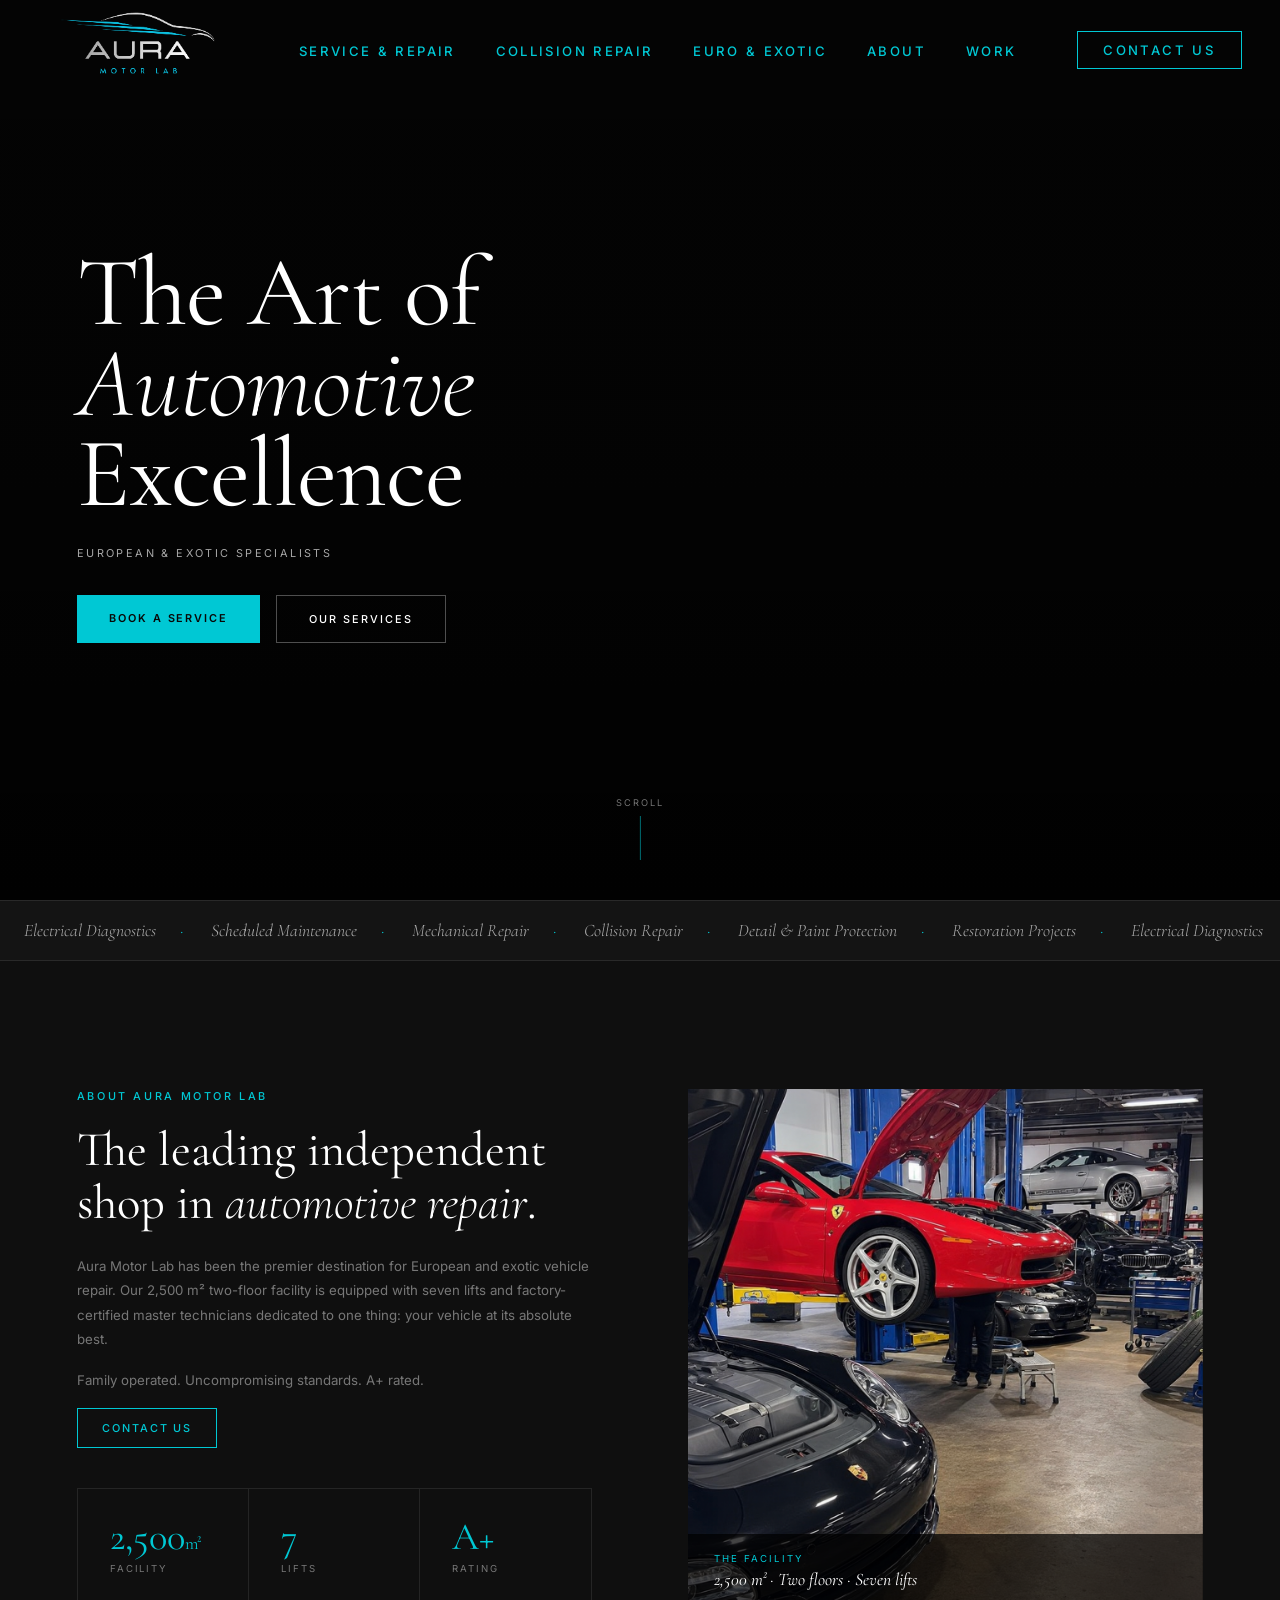
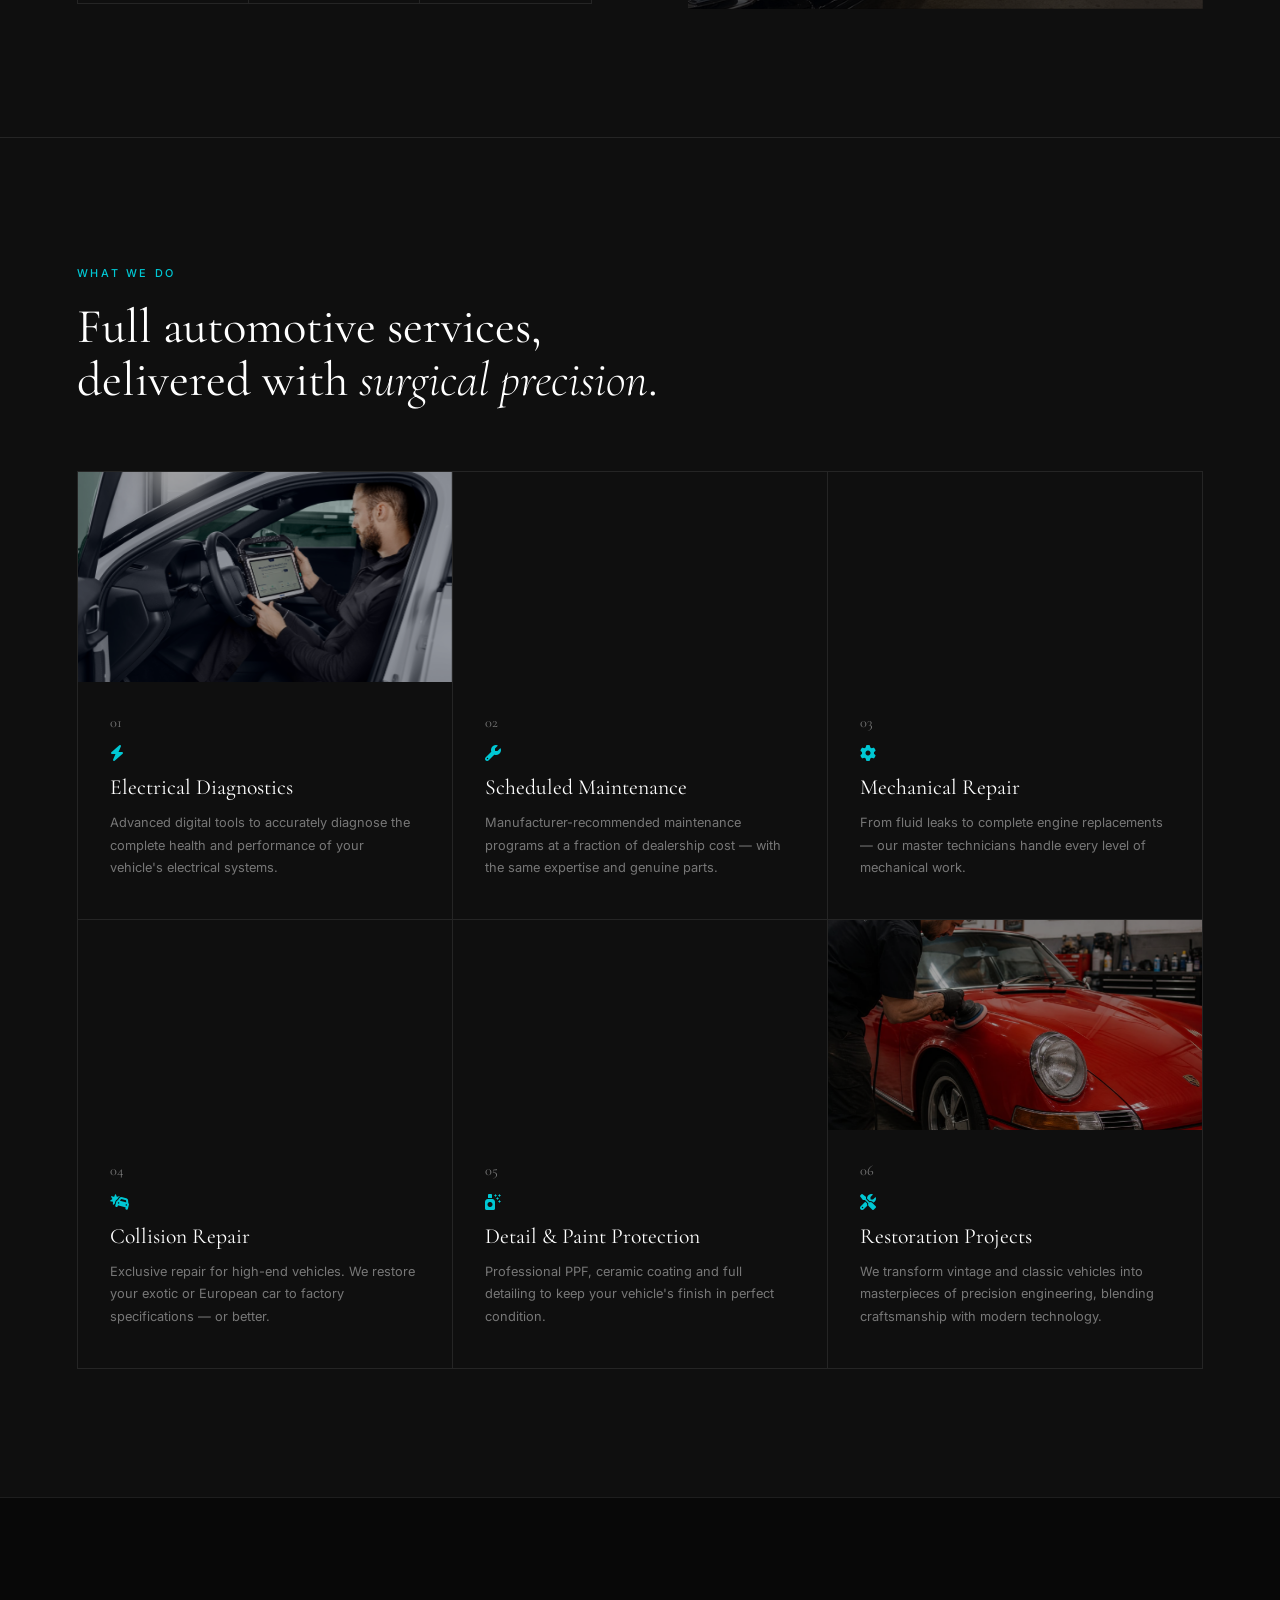
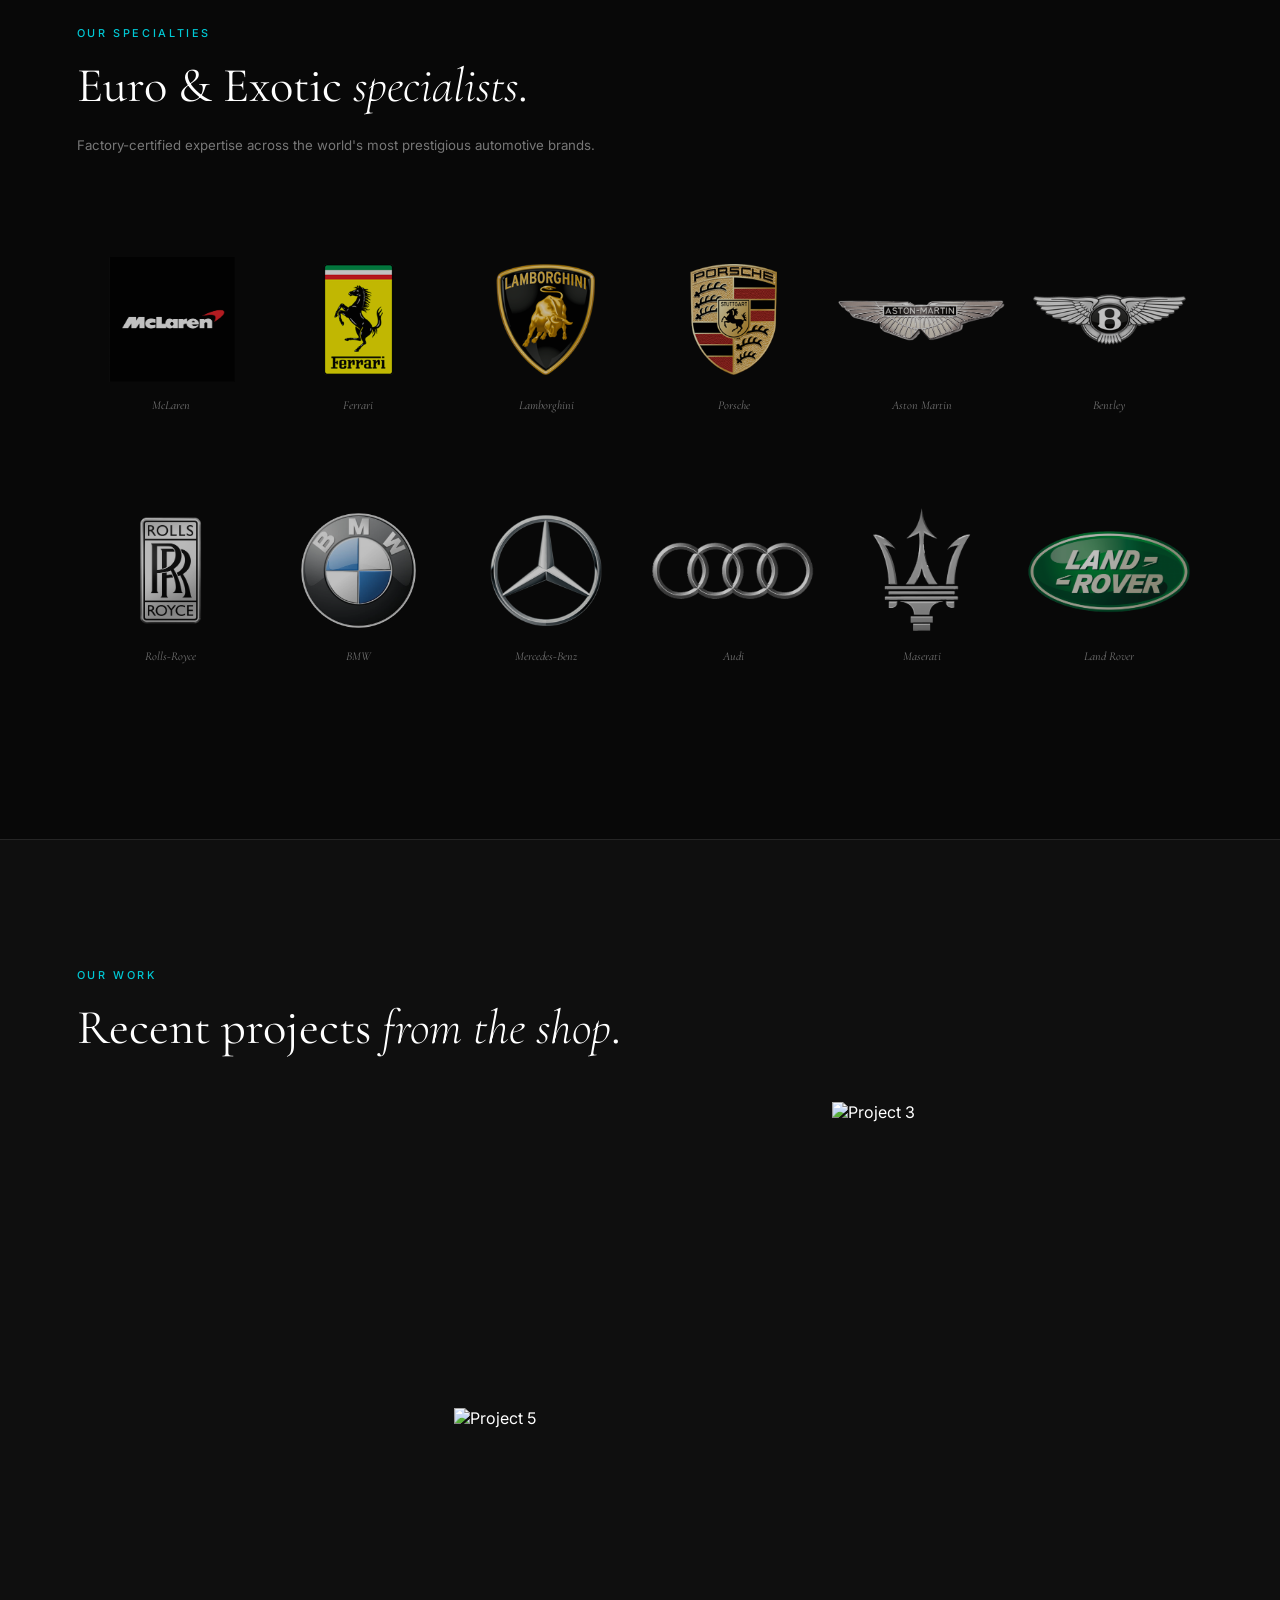
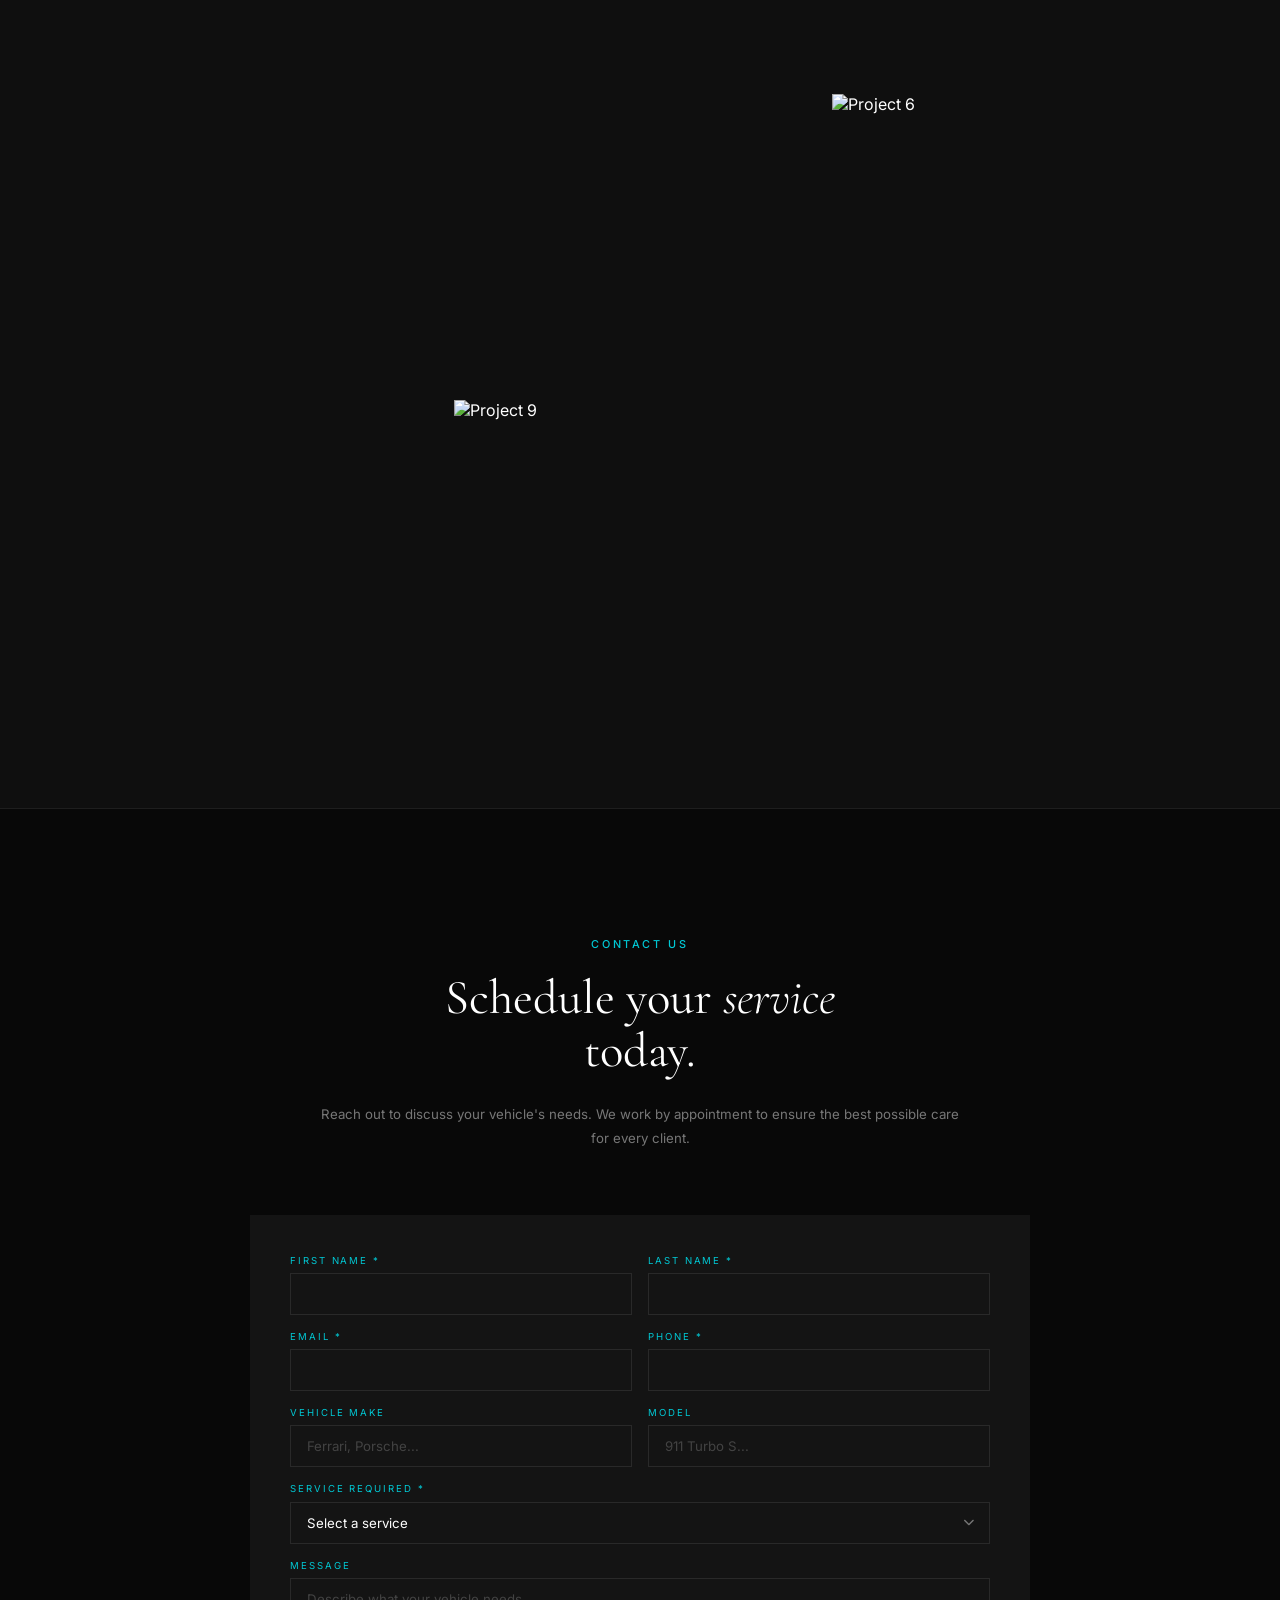
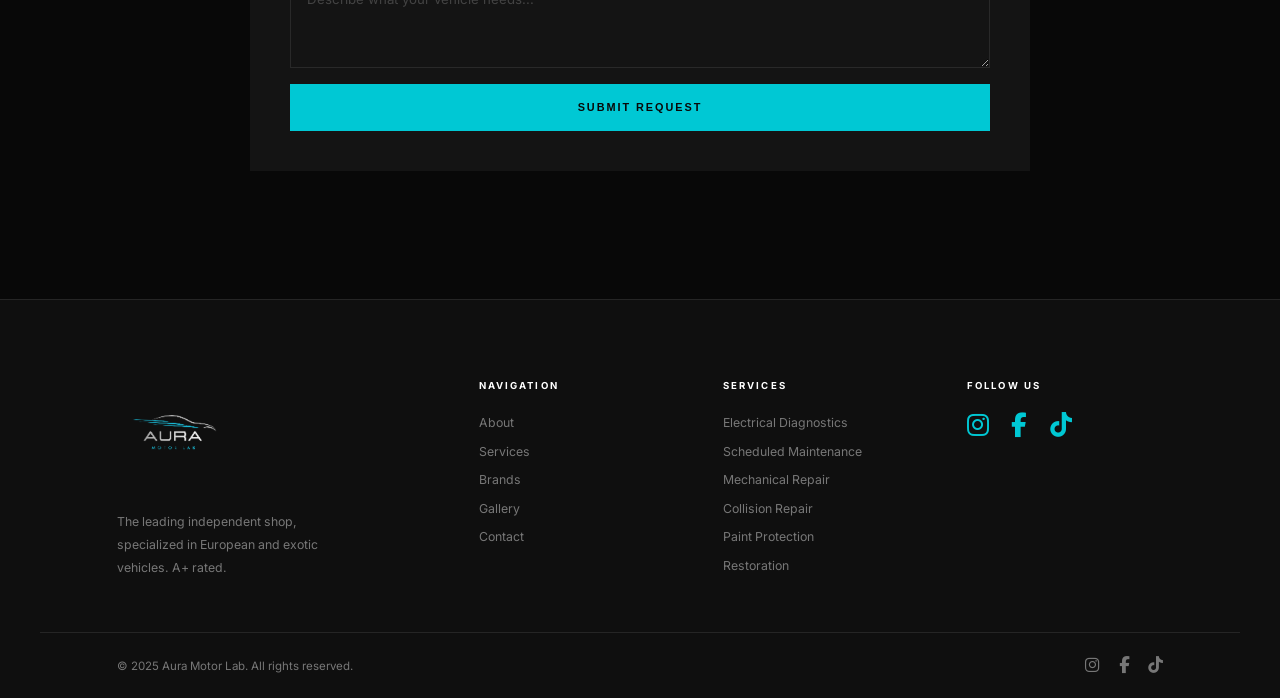
==== index.html @ b3bfc3ed "Galería: intercambiar contenido espacios 5 y 7 Co-Authored-By: Claude Sonnet 4.6 <noreply@anthropic." ====
<!DOCTYPE html>
<html lang="en">
<head>
  <meta charset="UTF-8" />
  <meta name="viewport" content="width=device-width, initial-scale=1.0" />
  <title>Aura Motor Lab — European & Exotic Vehicle Specialists</title>
  <meta name="description" content="The leading independent shop specialized in European and exotic vehicles. Factory-certified technicians. A+ rated." />

  <!-- Open Graph / WhatsApp / Facebook -->
  <meta property="og:type"        content="website" />
  <meta property="og:url"         content="https://auramotorlab.com/" />
  <meta property="og:title"       content="Aura Motor Lab — European & Exotic Vehicle Specialists" />
  <meta property="og:description" content="The leading independent shop specialized in European and exotic vehicles. Factory-certified technicians. A+ rated." />
  <meta property="og:image"       content="https://auramotorlab.com/assets/og-image.jpg" />

  <!-- Twitter Card -->
  <meta name="twitter:card"        content="summary_large_image" />
  <meta name="twitter:title"       content="Aura Motor Lab — European & Exotic Vehicle Specialists" />
  <meta name="twitter:description" content="The leading independent shop specialized in European and exotic vehicles. Factory-certified technicians. A+ rated." />
  <meta name="twitter:image"       content="https://auramotorlab.com/assets/og-image.jpg" />

  <!-- Favicon -->
  <link rel="icon" type="image/png" sizes="32x32" href="assets/favicon-32.png" />
  <link rel="icon" type="image/png" sizes="16x16" href="assets/favicon-16.png" />
  <link rel="apple-touch-icon" sizes="180x180" href="assets/apple-touch-icon.png" />

  <link rel="stylesheet" href="css/style.css" />
  <link rel="preconnect" href="https://fonts.googleapis.com" />
  <link rel="preconnect" href="https://fonts.gstatic.com" crossorigin />
  <link href="https://fonts.googleapis.com/css2?family=Cormorant+Garamond:ital,wght@0,300;0,400;0,500;1,300;1,400;1,500&family=Inter:wght@300;400;500;600&display=swap" rel="stylesheet" />
  <link rel="stylesheet" href="https://cdnjs.cloudflare.com/ajax/libs/font-awesome/6.5.0/css/all.min.css" />
</head>
<body>

  <!-- ── NAV ──────────────────────────────────────── -->
  <nav class="nav" id="nav">
    <a href="#home" class="nav__logo">
      <img src="assets/logo.png" alt="Aura Motor Lab" />
    </a>
    <button class="nav__toggle" id="navToggle" aria-label="Menu">
      <span></span><span></span><span></span>
    </button>
    <ul class="nav__menu" id="navMenu">
      <li><a href="service-repair.html">SERVICE &amp; REPAIR</a></li>
      <li><a href="collision-repair.html">COLLISION REPAIR</a></li>
      <li><a href="euro-exotic.html">EURO &amp; EXOTIC</a></li>
      <li><a href="#about">ABOUT</a></li>
      <li><a href="#gallery">WORK</a></li>
    </ul>
    <a href="#contact" class="nav__cta">CONTACT US</a>
  </nav>

  <!-- ── HERO ─────────────────────────────────────── -->
  <section class="hero" id="home">
    <div class="hero__video-wrap">
      <video class="hero__video" autoplay muted loop playsinline>
        <source src="assets/hero-main.mp4" type="video/mp4" />
      </video>
      <div class="hero__overlay"></div>
    </div>
    <div class="hero__content">
      <h1 class="hero__title">
        The Art of<br/>
        <em>Automotive</em><br/>
        Excellence
      </h1>
      <p class="hero__sub">EUROPEAN & EXOTIC SPECIALISTS</p>
      <div class="hero__btns">
        <a href="#contact" class="btn-primary">BOOK A SERVICE</a>
        <a href="#services" class="btn-ghost">OUR SERVICES</a>
      </div>
    </div>
    <div class="hero__scroll">
      <span>SCROLL</span>
      <div class="hero__scroll-line"></div>
    </div>
  </section>

  <!-- ── MARQUEE ──────────────────────────────────── -->
  <div class="marquee-wrap">
    <div class="marquee-track">
      <span>Electrical Diagnostics</span><span class="dot">·</span>
      <span>Scheduled Maintenance</span><span class="dot">·</span>
      <span>Mechanical Repair</span><span class="dot">·</span>
      <span>Collision Repair</span><span class="dot">·</span>
      <span>Detail &amp; Paint Protection</span><span class="dot">·</span>
      <span>Restoration Projects</span><span class="dot">·</span>
      <span>Electrical Diagnostics</span><span class="dot">·</span>
      <span>Scheduled Maintenance</span><span class="dot">·</span>
      <span>Mechanical Repair</span><span class="dot">·</span>
      <span>Collision Repair</span><span class="dot">·</span>
      <span>Detail &amp; Paint Protection</span><span class="dot">·</span>
      <span>Restoration Projects</span><span class="dot">·</span>
    </div>
  </div>

  <!-- ── ABOUT ────────────────────────────────────── -->
  <section class="about" id="about">
    <div class="about__inner">
      <div class="about__left reveal">
        <p class="label">About Aura Motor Lab</p>
        <h2 class="heading-xl">The leading independent shop in <em>automotive repair</em>.</h2>
        <p class="body-text">Aura Motor Lab has been the premier destination for European and exotic vehicle repair. Our 2,500 m² two-floor facility is equipped with seven lifts and factory-certified master technicians dedicated to one thing: your vehicle at its absolute best.</p>
        <p class="body-text">Family operated. Uncompromising standards. A+ rated.</p>
        <a href="#contact" class="btn-outline">CONTACT US</a>
        <div class="stats-grid">
          <div class="stat">
            <span class="stat__num">2,500<small>m²</small></span>
            <span class="stat__label">FACILITY</span>
          </div>
          <div class="stat">
            <span class="stat__num">7</span>
            <span class="stat__label">LIFTS</span>
          </div>
          <div class="stat">
            <span class="stat__num">A+</span>
            <span class="stat__label">RATING</span>
          </div>
        </div>
      </div>
      <div class="about__right reveal">
        <div class="about__photo">
          <img src="assets/taller.PNG" alt="Aura Motor Lab Facility" />
          <div class="about__caption">
            <span class="caption-label">THE FACILITY</span>
            <span class="caption-text">2,500 m² &middot; Two floors &middot; Seven lifts</span>
          </div>
        </div>
      </div>
    </div>
  </section>

  <!-- ── SERVICES ──────────────────────────────────── -->
  <section class="services" id="services">
    <div class="services__header reveal">
      <p class="label">What We Do</p>
      <h2 class="heading-xl">Full automotive services,<br/>delivered with <em>surgical precision</em>.</h2>
    </div>
    <div class="services__grid">

      <article class="service-card reveal">
        <div class="service-card__photo" style="background-image:url('assets/diagnostico.jpg')"></div>
        <div class="service-card__body">
          <span class="service-num">01</span>
          <i class="fa-solid fa-bolt service-icon"></i>
          <h3>Electrical Diagnostics</h3>
          <p>Advanced digital tools to accurately diagnose the complete health and performance of your vehicle's electrical systems.</p>
        </div>
      </article>

      <article class="service-card reveal">
        <div class="service-card__photo" style="background-image:url('https://motor-lab-enhanced.preview.static.emergentagent.com/assets/services/mechanical.jpg')"></div>
        <div class="service-card__body">
          <span class="service-num">02</span>
          <i class="fa-solid fa-wrench service-icon"></i>
          <h3>Scheduled Maintenance</h3>
          <p>Manufacturer-recommended maintenance programs at a fraction of dealership cost — with the same expertise and genuine parts.</p>
        </div>
      </article>

      <article class="service-card reveal">
        <div class="service-card__photo" style="background-image:url('https://motor-lab-enhanced.preview.static.emergentagent.com/assets/services/maintenance.jpg')"></div>
        <div class="service-card__body">
          <span class="service-num">03</span>
          <i class="fa-solid fa-gear service-icon"></i>
          <h3>Mechanical Repair</h3>
          <p>From fluid leaks to complete engine replacements — our master technicians handle every level of mechanical work.</p>
        </div>
      </article>

      <article class="service-card reveal">
        <div class="service-card__photo" style="background-image:url('https://motor-lab-enhanced.preview.static.emergentagent.com/assets/services/collision.jpg')"></div>
        <div class="service-card__body">
          <span class="service-num">04</span>
          <i class="fa-solid fa-car-burst service-icon"></i>
          <h3>Collision Repair</h3>
          <p>Exclusive repair for high-end vehicles. We restore your exotic or European car to factory specifications — or better.</p>
        </div>
      </article>

      <article class="service-card reveal">
        <div class="service-card__photo" style="background-image:url('https://motor-lab-enhanced.preview.static.emergentagent.com/assets/services/restoration.jpg')"></div>
        <div class="service-card__body">
          <span class="service-num">05</span>
          <i class="fa-solid fa-spray-can-sparkles service-icon"></i>
          <h3>Detail & Paint Protection</h3>
          <p>Professional PPF, ceramic coating and full detailing to keep your vehicle's finish in perfect condition.</p>
        </div>
      </article>

      <article class="service-card reveal">
        <div class="service-card__photo" style="background-image:url('assets/pulido rojo.JPG')"></div>
        <div class="service-card__body">
          <span class="service-num">06</span>
          <i class="fa-solid fa-screwdriver-wrench service-icon"></i>
          <h3>Restoration Projects</h3>
          <p>We transform vintage and classic vehicles into masterpieces of precision engineering, blending craftsmanship with modern technology.</p>
        </div>
      </article>

    </div>
  </section>

  <!-- ── BRANDS ────────────────────────────────────── -->
  <section class="brands" id="brands">
    <div class="brands__header reveal">
      <p class="label">Our Specialties</p>
      <h2 class="heading-xl">Euro &amp; Exotic <em>specialists</em>.</h2>
      <p class="brands__sub">Factory-certified expertise across the world's most prestigious automotive brands.</p>
    </div>
    <div class="brands__grid reveal">
      <div class="brand-item"><img src="assets/brands/mclaren1.png" alt="McLaren" /><em>McLaren</em></div>
      <div class="brand-item"><img src="assets/brands/ferrari.png" alt="Ferrari" /><em>Ferrari</em></div>
      <div class="brand-item"><img src="assets/brands/lamborghini.png" alt="Lamborghini" /><em>Lamborghini</em></div>
      <div class="brand-item"><img src="assets/brands/porsche.png" alt="Porsche" /><em>Porsche</em></div>
      <div class="brand-item"><img src="assets/brands/aston1.png" alt="Aston Martin" /><em>Aston Martin</em></div>
      <div class="brand-item"><img src="assets/brands/bentley.png" alt="Bentley" /><em>Bentley</em></div>
      <div class="brand-item"><img src="assets/brands/rollsroyce1.png" alt="Rolls-Royce" /><em>Rolls-Royce</em></div>
      <div class="brand-item"><img src="assets/brands/bmw1.png" alt="BMW" /><em>BMW</em></div>
      <div class="brand-item"><img src="assets/brands/mercedes.png" alt="Mercedes-Benz" /><em>Mercedes-Benz</em></div>
      <div class="brand-item"><img src="assets/brands/audi1.png" alt="Audi" /><em>Audi</em></div>
      <div class="brand-item"><img src="assets/brands/maserati1.png" alt="Maserati" /><em>Maserati</em></div>
      <div class="brand-item"><img src="assets/brands/land1.png" alt="Land Rover" /><em>Land Rover</em></div>
    </div>
  </section>

  <!-- ── GALLERY ───────────────────────────────────── -->
  <section class="gallery" id="gallery">
    <div class="gallery__header reveal">
      <p class="label">Our Work</p>
      <h2 class="heading-xl">Recent projects <em>from the shop</em>.</h2>
    </div>
    <div class="gallery__grid">
      <div class="gallery__item gallery__item--video reveal">
        <video autoplay muted loop playsinline>
          <source src="assets/gallery-video4.mp4" type="video/mp4" />
        </video>
      </div>
      <div class="gallery__item reveal"><img src="https://acnews.blob.core.windows.net/imgnews/medium/NAZ_145af78025e8434f9cd2d7f0791e7f81.webp" alt="Project 3" /></div>
      <div class="gallery__item gallery__item--video reveal">
        <video autoplay muted loop playsinline>
          <source src="assets/gallery-video.mp4" type="video/mp4" />
        </video>
      </div>
      <div class="gallery__item reveal"><img src="https://tootautokorjaamo.fi/wp-content/uploads/2025/10/Maserati.webp" alt="Project 5" /></div>
      <div class="gallery__item gallery__item--video reveal">
        <video autoplay muted loop playsinline>
          <source src="assets/gallery-video3.mp4" type="video/mp4" />
        </video>
      </div>
      <div class="gallery__item reveal"><img src="assets/porsche-911.jpg" alt="Project 6" /></div>
      <div class="gallery__item gallery__item--video reveal">
        <video autoplay muted loop playsinline>
          <source src="assets/gallery-video2.mp4" type="video/mp4" />
        </video>
      </div>
      <div class="gallery__item reveal"><img src="https://hdpic.club/uploads/posts/2022-01/1643311565_1-hdpic-club-p-lamborgini-khurakan-oranzhevii-pepel-1.jpg" alt="Project 9" /></div>
    </div>
  </section>

  <!-- ── CONTACT ───────────────────────────────────── -->
  <section class="contact" id="contact">
    <div class="contact__inner contact__inner--centered">
      <div class="contact__header reveal">
        <p class="label">Contact Us</p>
        <h2 class="heading-xl">Schedule your <em>service</em><br/>today.</h2>
        <p class="body-text">Reach out to discuss your vehicle's needs. We work by appointment to ensure the best possible care for every client.</p>
      </div>

      <div class="contact__right reveal">
        <form class="contact__form" id="contactForm">
          <div class="form-row">
            <div class="form-group">
              <label>FIRST NAME *</label>
              <input type="text" name="firstname" required />
            </div>
            <div class="form-group">
              <label>LAST NAME *</label>
              <input type="text" name="lastname" required />
            </div>
          </div>
          <div class="form-row">
            <div class="form-group">
              <label>EMAIL *</label>
              <input type="email" name="email" required />
            </div>
            <div class="form-group">
              <label>PHONE *</label>
              <input type="tel" name="phone" required />
            </div>
          </div>
          <div class="form-row">
            <div class="form-group">
              <label>VEHICLE MAKE</label>
              <input type="text" name="make" placeholder="Ferrari, Porsche..." />
            </div>
            <div class="form-group">
              <label>MODEL</label>
              <input type="text" name="model" placeholder="911 Turbo S..." />
            </div>
          </div>
          <div class="form-group">
            <label>SERVICE REQUIRED *</label>
            <div class="select-wrap">
              <select name="service" required>
                <option value="">Select a service</option>
                <option>Electrical Diagnostics</option>
                <option>Scheduled Maintenance</option>
                <option>Mechanical Repair</option>
                <option>Collision Repair</option>
                <option>Detail & Paint Protection</option>
                <option>Restoration Project</option>
              </select>
              <i class="fa-solid fa-chevron-down"></i>
            </div>
          </div>
          <div class="form-group">
            <label>MESSAGE</label>
            <textarea name="message" rows="4" placeholder="Describe what your vehicle needs..."></textarea>
          </div>
          <button type="submit" class="btn-submit">SUBMIT REQUEST</button>
        </form>
      </div>
    </div>
  </section>

  <!-- ── FOOTER ────────────────────────────────────── -->
  <footer class="footer">
    <div class="footer__inner">
      <div class="footer__brand">
        <img src="assets/logo.png" alt="Aura Motor Lab" class="footer__logo" />
        <p>The leading independent shop, specialized in European and exotic vehicles. A+ rated.</p>
      </div>
      <div class="footer__col">
        <h4>NAVIGATION</h4>
        <a href="#about">About</a>
        <a href="#services">Services</a>
        <a href="#brands">Brands</a>
        <a href="#gallery">Gallery</a>
        <a href="#contact">Contact</a>
      </div>
      <div class="footer__col">
        <h4>SERVICES</h4>
        <a href="#services">Electrical Diagnostics</a>
        <a href="#services">Scheduled Maintenance</a>
        <a href="#services">Mechanical Repair</a>
        <a href="#services">Collision Repair</a>
        <a href="#services">Paint Protection</a>
        <a href="#services">Restoration</a>
      </div>
      <div class="footer__col">
        <h4>FOLLOW US</h4>
        <div class="footer__social-col">
          <a href="https://www.instagram.com/aura.motorlab/" target="_blank" rel="noopener" aria-label="Instagram">
            <i class="fa-brands fa-instagram"></i>
          </a>
          <a href="https://www.facebook.com/profile.php?id=61587093707535" target="_blank" rel="noopener" aria-label="Facebook">
            <i class="fa-brands fa-facebook-f"></i>
          </a>
          <a href="https://www.tiktok.com/@auramotorlab" target="_blank" rel="noopener" aria-label="TikTok">
            <i class="fa-brands fa-tiktok"></i>
          </a>
        </div>
      </div>
    </div>
    <div class="footer__bottom">
      <p>© 2025 Aura Motor Lab. All rights reserved.</p>
      <div class="footer__social">
        <a href="https://www.instagram.com/aura.motorlab/" target="_blank" rel="noopener" aria-label="Instagram">
          <i class="fa-brands fa-instagram"></i>
        </a>
        <a href="https://www.facebook.com/profile.php?id=61587093707535" target="_blank" rel="noopener" aria-label="Facebook">
          <i class="fa-brands fa-facebook-f"></i>
        </a>
        <a href="https://www.tiktok.com/@auramotorlab" target="_blank" rel="noopener" aria-label="TikTok">
          <i class="fa-brands fa-tiktok"></i>
        </a>
      </div>
    </div>
  </footer>

  <script src="js/main.js"></script>
</body>
</html>
---- css/style.css ----
/* ── RESET & ROOT ──────────────────────────────────── */
*, *::before, *::after { box-sizing: border-box; margin: 0; padding: 0; }

:root {
  --black:  #080808;
  --dark:   #0f0f0f;
  --card:   #141414;
  --cyan:   #00c8d4;
  --white:  #ffffff;
  --gray:   #777777;
  --border: rgba(255,255,255,0.09);
  --serif:  'Cormorant Garamond', Georgia, serif;
  --sans:   'Inter', system-ui, sans-serif;
}

html { scroll-behavior: smooth; }

body {
  background: var(--black);
  color: var(--white);
  font-family: var(--sans);
  -webkit-font-smoothing: antialiased;
}

img { display: block; max-width: 100%; }
a   { text-decoration: none; color: inherit; }

/* ── HELPERS ───────────────────────────────────────── */
.label {
  display: block;
  font-size: 0.68rem;
  font-weight: 500;
  letter-spacing: 0.24em;
  color: var(--cyan);
  text-transform: uppercase;
  margin-bottom: 1.2rem;
}

.heading-xl {
  font-family: var(--serif);
  font-size: clamp(2rem, 3.8vw, 3.4rem);
  font-weight: 400;
  line-height: 1.1;
  color: var(--white);
  margin-bottom: 1.5rem;
}
.heading-xl em { font-style: italic; font-weight: 300; }

.body-text {
  font-size: 0.83rem;
  line-height: 1.85;
  color: var(--gray);
  margin-bottom: 1rem;
}

/* ── BUTTONS ───────────────────────────────────────── */
.btn-primary {
  display: inline-block;
  background: var(--cyan);
  color: var(--black);
  font-size: 0.68rem;
  font-weight: 600;
  letter-spacing: 0.18em;
  text-transform: uppercase;
  padding: 1rem 2rem;
  transition: opacity 0.2s;
  cursor: pointer;
  border: none;
}
.btn-primary:hover { opacity: 0.82; }

.btn-ghost {
  display: inline-block;
  background: transparent;
  color: var(--white);
  font-size: 0.68rem;
  font-weight: 500;
  letter-spacing: 0.18em;
  text-transform: uppercase;
  padding: 1rem 2rem;
  border: 1px solid rgba(255,255,255,0.3);
  transition: border-color 0.2s;
}
.btn-ghost:hover { border-color: var(--white); }

.btn-outline {
  display: inline-block;
  background: transparent;
  color: var(--cyan);
  font-size: 0.68rem;
  font-weight: 500;
  letter-spacing: 0.18em;
  text-transform: uppercase;
  padding: 0.75rem 1.5rem;
  border: 1px solid var(--cyan);
  transition: background 0.25s, border-color 0.25s, color 0.25s;
  margin-bottom: 2.5rem;
}
.btn-outline:hover,
.btn-outline:active { background: var(--cyan); border-color: var(--cyan); color: #0a0a0a; }

.btn-submit {
  display: block;
  width: 100%;
  background: var(--cyan);
  color: var(--black);
  font-size: 0.68rem;
  font-weight: 600;
  letter-spacing: 0.18em;
  text-transform: uppercase;
  padding: 1.1rem;
  border: none;
  cursor: pointer;
  transition: opacity 0.2s;
  text-align: center;
}
.btn-submit:hover { opacity: 0.82; }

/* ── NAV ───────────────────────────────────────────── */
.nav {
  position: fixed;
  top: 0; left: 0; right: 0;
  z-index: 200;
  display: flex;
  align-items: center;
  justify-content: space-between;
  padding: 0 3vw;
  height: 100px;
  overflow: visible;
  background: transparent;
  transition: background 0.4s, backdrop-filter 0.4s;
}
.nav.scrolled {
  background: rgba(8,8,8,0.94);
  backdrop-filter: blur(14px);
}

.nav__logo img {
  height: 200px;
  width: auto;
  object-fit: contain;
  mix-blend-mode: screen;
  transition: opacity 0.3s;
}
.nav__logo:hover img {
  opacity: 0.82;
}

.nav__menu {
  display: flex;
  list-style: none;
  gap: 2.5rem;
}
.nav__menu a {
  font-size: 0.82rem;
  font-weight: 500;
  letter-spacing: 0.18em;
  color: var(--cyan);
  text-transform: uppercase;
  transition: opacity 0.2s;
}
.nav__menu a:hover { opacity: 0.65; }

.nav__cta {
  font-size: 0.82rem;
  font-weight: 500;
  letter-spacing: 0.18em;
  color: var(--cyan);
  text-transform: uppercase;
  padding: 0.65rem 1.6rem;
  background: transparent;
  border: 1px solid var(--cyan);
  transition: background 0.25s, border-color 0.25s, color 0.25s;
}
.nav__cta:hover,
.nav__cta:active { background: var(--cyan); border-color: var(--cyan); color: #0a0a0a; }

.nav__toggle {
  display: none;
  flex-direction: column;
  gap: 5px;
  background: none;
  border: none;
  cursor: pointer;
  padding: 4px;
}
.nav__toggle span {
  display: block;
  width: 22px;
  height: 1.5px;
  background: var(--white);
  transition: opacity 0.2s;
}

/* ── HERO ──────────────────────────────────────────── */
.hero {
  position: relative;
  height: 100vh;
  min-height: 620px;
  display: flex;
  align-items: flex-start;
  padding-top: calc(200px + 3rem);
  overflow: hidden;
}

.hero__video-wrap {
  position: absolute;
  inset: 0;
}
.hero__video {
  width: 100%; height: 100%;
  object-fit: cover;
}
.hero__overlay {
  position: absolute;
  inset: 0;
  background: linear-gradient(
    to bottom,
    rgba(0,0,0,0.55) 0%,
    rgba(0,0,0,0.6) 50%,
    rgba(0,0,0,0.88) 100%
  );
}

.hero__content {
  position: relative;
  z-index: 2;
  padding: 0 6vw;
  max-width: 900px;
}

.hero__title {
  font-family: var(--serif);
  font-size: clamp(3.15rem, 7.7vw, 7.7rem);
  font-weight: 400;
  line-height: 0.92;
  color: var(--white);
  margin-bottom: 1.6rem;
  letter-spacing: -0.01em;
}
.hero__title em { font-style: italic; font-weight: 300; }

.hero__sub {
  font-size: 0.68rem;
  font-weight: 400;
  letter-spacing: 0.22em;
  color: rgba(255,255,255,0.65);
  text-transform: uppercase;
  margin-bottom: 2.2rem;
}

.hero__btns { display: flex; gap: 1rem; flex-wrap: wrap; }

.hero__scroll {
  position: absolute;
  bottom: 2.5rem;
  left: 50%;
  transform: translateX(-50%);
  z-index: 2;
  display: flex;
  flex-direction: column;
  align-items: center;
  gap: 0.5rem;
}
.hero__scroll span {
  font-size: 0.58rem;
  letter-spacing: 0.22em;
  color: rgba(255,255,255,0.45);
}
.hero__scroll-line {
  width: 1px;
  height: 44px;
  background: var(--cyan);
  opacity: 0.55;
}

/* ── MARQUEE ───────────────────────────────────────── */
.marquee-wrap {
  background: var(--card);
  border-top: 1px solid var(--border);
  border-bottom: 1px solid var(--border);
  overflow: hidden;
  padding: 1.2rem 0;
  white-space: nowrap;
}

.marquee-track {
  display: inline-block;
  animation: marquee 30s linear infinite;
}

.marquee-track span {
  font-family: var(--serif);
  font-style: italic;
  font-size: 1.1rem;
  font-weight: 300;
  color: rgba(255,255,255,0.65);
  padding: 0 1.5rem;
}

.marquee-track .dot {
  color: var(--cyan);
  font-style: normal;
  padding: 0;
}

@keyframes marquee {
  0%   { transform: translateX(0); }
  100% { transform: translateX(-50%); }
}

/* ── ABOUT ─────────────────────────────────────────── */
.about {
  background: var(--dark);
  padding: 8rem 6vw;
}
.about__inner {
  max-width: 1200px;
  margin: 0 auto;
  display: grid;
  grid-template-columns: 1fr 1fr;
  gap: 6rem;
  align-items: start;
}

.stats-grid {
  display: grid;
  grid-template-columns: repeat(3, 1fr);
  border: 1px solid var(--border);
}
.stat {
  padding: 1.8rem 2rem;
  border-right: 1px solid var(--border);
  display: flex;
  flex-direction: column;
  gap: 0.4rem;
}
.stat:last-child { border-right: none; }

.stat__num {
  font-family: var(--serif);
  font-size: 2.4rem;
  font-weight: 400;
  color: var(--cyan);
  line-height: 1;
}
.stat__num small { font-size: 1.1rem; }
.stat__label {
  font-size: 0.6rem;
  letter-spacing: 0.2em;
  color: var(--gray);
  text-transform: uppercase;
}

.about__photo {
  position: relative;
  overflow: hidden;
}
.about__photo img {
  width: 100%;
  height: 520px;
  object-fit: cover;
  display: block;
  animation: kenburns 18s ease-in-out infinite alternate;
  transform-origin: center center;
  will-change: transform;
}

@keyframes kenburns {
  0%   { transform: scale(1.08) translate(-2%, 1%); }
  25%  { transform: scale(1.12) translate(1%, -2%); }
  50%  { transform: scale(1.06) translate(2%, 2%); }
  75%  { transform: scale(1.1)  translate(-1%, -1%); }
  100% { transform: scale(1.08) translate(0%, 1%); }
}
.about__caption {
  position: absolute;
  bottom: 0; left: 0; right: 0;
  background: rgba(0,0,0,0.72);
  padding: 1.2rem 1.6rem;
  display: flex;
  flex-direction: column;
  gap: 0.3rem;
}
.caption-label {
  font-size: 0.6rem;
  letter-spacing: 0.22em;
  color: var(--cyan);
  text-transform: uppercase;
}
.caption-text {
  font-family: var(--serif);
  font-size: 1.1rem;
  font-style: italic;
  color: var(--white);
}

/* ── SERVICES ──────────────────────────────────────── */
.services {
  background: var(--dark);
  border-top: 1px solid var(--border);
  padding: 8rem 6vw;
}
.services__header {
  max-width: 1200px;
  margin: 0 auto 4rem;
}

.services__grid {
  max-width: 1200px;
  margin: 0 auto;
  display: grid;
  grid-template-columns: repeat(3, 1fr);
  border-top: 1px solid var(--border);
  border-left: 1px solid var(--border);
}

.service-card {
  border-right: 1px solid var(--border);
  border-bottom: 1px solid var(--border);
  overflow: hidden;
}

.service-card__photo {
  height: 210px;
  background-size: 110%;
  background-position: center;
  filter: brightness(0.65);
  transition: filter 0.45s;
  animation: kenburns-svc 20s ease-in-out infinite alternate;
  will-change: transform, background-position;
}
.service-card:hover .service-card__photo { filter: brightness(0.88); }

@keyframes kenburns-svc {
  0%   { transform: scale(1.0)  translate(0%,   0%); }
  25%  { transform: scale(1.06) translate(-2%,  1%); }
  50%  { transform: scale(1.04) translate(1%,  -2%); }
  75%  { transform: scale(1.08) translate(2%,   1%); }
  100% { transform: scale(1.05) translate(-1%, -1%); }
}

.service-card__body { padding: 2rem 2rem 2.5rem; }

.service-num {
  display: block;
  font-family: var(--serif);
  font-size: 0.9rem;
  color: var(--gray);
  margin-bottom: 0.8rem;
}
.service-icon {
  color: var(--cyan);
  font-size: 1rem;
  margin-bottom: 0.8rem;
  display: block;
}
.service-card h3 {
  font-family: var(--serif);
  font-size: 1.35rem;
  font-weight: 400;
  color: var(--white);
  margin-bottom: 0.75rem;
}
.service-card p {
  font-size: 0.8rem;
  line-height: 1.75;
  color: var(--gray);
}

/* ── BRANDS ────────────────────────────────────────── */
.brands {
  background: var(--black);
  border-top: 1px solid var(--border);
  padding: 8rem 6vw;
}
.brands__header {
  max-width: 1200px;
  margin: 0 auto 3.5rem;
}
.brands__sub {
  font-size: 0.83rem;
  color: var(--gray);
  margin-top: 0.5rem;
}

.brands__grid {
  max-width: 1200px;
  margin: 0 auto;
  display: grid;
  grid-template-columns: repeat(6, 1fr);
}
.brand-item {
  display: flex;
  flex-direction: column;
  align-items: center;
  justify-content: center;
  gap: 1rem;
  padding: 3rem 1.5rem;
  border: none;
  transition: background 0.3s;
  position: relative;
  overflow: hidden;
}
.brand-item::after {
  content: '';
  position: absolute;
  top: -50%;
  left: -80%;
  width: 50%;
  height: 200%;
  background: linear-gradient(
    120deg,
    transparent 0%,
    rgba(255,255,255,0.12) 50%,
    transparent 100%
  );
  transform: skewX(-15deg);
  transition: left 0s;
  pointer-events: none;
}
.brand-item:hover::after {
  left: 160%;
  transition: left 0.65s ease;
}
.brand-item:hover { background: rgba(255,255,255,0.03); }

.brand-item img {
  height: 125px;
  width: auto;
  max-width: 220px;
  object-fit: contain;
  opacity: 0.75;
  transition: opacity 0.3s, transform 0.3s;
}
.brand-item:hover img {
  opacity: 1;
  transform: scale(1.08);
}

.brand-item em {
  font-family: var(--serif);
  font-style: italic;
  font-size: 0.75rem;
  color: var(--gray);
  text-align: center;
}

/* ── GALLERY ───────────────────────────────────────── */
.gallery {
  background: var(--dark);
  border-top: 1px solid var(--border);
  padding: 8rem 6vw;
}
.gallery__header {
  max-width: 1200px;
  margin: 0 auto 3rem;
}

.gallery__grid {
  max-width: 1200px;
  margin: 0 auto;
  display: grid;
  grid-template-columns: repeat(3, 1fr);
  grid-template-rows: 300px 280px 300px 280px;
  gap: 6px;
  grid-template-areas:
    "i1 i1 i2"
    "i3 i4 i4"
    "i5 i5 i6"
    "i7 i8 i8";
}
.gallery__item { overflow: hidden; }
.gallery__item:nth-child(1) { grid-area: i1; }
.gallery__item:nth-child(2) { grid-area: i2; }
.gallery__item:nth-child(3) { grid-area: i3; }
.gallery__item:nth-child(3) video { transform: scale(1.4); }
.gallery__item:nth-child(4) { grid-area: i4; }
.gallery__item:nth-child(5) { grid-area: i5; }
.gallery__item:nth-child(6) { grid-area: i6; }
.gallery__item:nth-child(7) { grid-area: i7; }
.gallery__item:nth-child(8) { grid-area: i8; }
.gallery__item img,
.gallery__item video {
  width: 100%; height: 100%;
  object-fit: cover;
  transition: transform 0.6s ease;
  display: block;
}
.gallery__item:hover img,
.gallery__item:hover video { transform: scale(1.06); }

/* ── CONTACT ───────────────────────────────────────── */
.contact {
  background: var(--black);
  border-top: 1px solid var(--border);
  padding: 8rem 6vw;
}
.contact__inner {
  max-width: 1200px;
  margin: 0 auto;
  display: grid;
  grid-template-columns: 1fr 1.5fr;
  gap: 6rem;
  align-items: start;
}
.contact__inner--centered {
  display: flex;
  flex-direction: column;
  align-items: center;
  gap: 3rem;
}
.contact__header {
  text-align: center;
  max-width: 640px;
}
.contact__inner--centered .contact__right {
  width: 100%;
  max-width: 780px;
}

.contact__sep {
  width: 100%;
  height: 1px;
  background: var(--border);
  margin: 2rem 0;
}

.contact__detail {
  display: flex;
  align-items: flex-start;
  gap: 1.1rem;
  margin-bottom: 1.6rem;
}
.contact__detail i {
  color: var(--cyan);
  font-size: 0.88rem;
  margin-top: 0.18rem;
  width: 16px;
  flex-shrink: 0;
}
.detail-label {
  display: block;
  font-size: 0.58rem;
  letter-spacing: 0.2em;
  color: var(--gray);
  text-transform: uppercase;
  margin-bottom: 0.25rem;
}
.contact__detail a,
.contact__detail span {
  font-size: 0.83rem;
  color: var(--white);
  line-height: 1.65;
}
.contact__detail a:hover { color: var(--cyan); }

/* FORM */
.contact__form {
  background: var(--card);
  padding: 2.5rem;
}
.form-row {
  display: grid;
  grid-template-columns: 1fr 1fr;
  gap: 1rem;
}
.form-group {
  display: flex;
  flex-direction: column;
  gap: 0.45rem;
  margin-bottom: 1rem;
}
.form-group label {
  font-size: 0.6rem;
  letter-spacing: 0.2em;
  color: var(--cyan);
  text-transform: uppercase;
}
.form-group input,
.form-group textarea {
  background: transparent;
  border: 1px solid var(--border);
  color: var(--white);
  font-family: var(--sans);
  font-size: 0.83rem;
  padding: 0.75rem 1rem;
  outline: none;
  transition: border-color 0.2s;
}
.form-group input:focus,
.form-group textarea:focus { border-color: var(--cyan); }

.form-group input::placeholder,
.form-group textarea::placeholder { color: rgba(255,255,255,0.2); }

.form-group textarea { resize: vertical; }

.select-wrap { position: relative; }
.select-wrap select {
  width: 100%;
  background: var(--card);
  border: 1px solid var(--border);
  color: var(--white);
  font-family: var(--sans);
  font-size: 0.83rem;
  padding: 0.75rem 2.5rem 0.75rem 1rem;
  outline: none;
  appearance: none;
  cursor: pointer;
  transition: border-color 0.2s;
}
.select-wrap select:focus { border-color: var(--cyan); }
.select-wrap select option { background: var(--card); }
.select-wrap i {
  position: absolute;
  right: 1rem;
  top: 50%;
  transform: translateY(-50%);
  color: var(--gray);
  font-size: 0.7rem;
  pointer-events: none;
}

/* ── FOOTER ────────────────────────────────────────── */
.footer {
  background: var(--dark);
  border-top: 1px solid var(--border);
}
.footer__inner {
  max-width: 1200px;
  margin: 0 auto;
  padding: 5rem 6vw 3rem;
  display: grid;
  grid-template-columns: 1.6fr 1fr 1fr 1fr;
  gap: 3rem;
}

.footer__logo {
  height: 112px;
  width: auto;
  object-fit: contain;
  mix-blend-mode: screen;
  margin-bottom: 1.2rem;
}
.footer__brand p {
  font-size: 0.77rem;
  line-height: 1.85;
  color: var(--gray);
  max-width: 240px;
}

.footer__col h4 {
  font-size: 0.6rem;
  letter-spacing: 0.22em;
  color: var(--white);
  text-transform: uppercase;
  margin-bottom: 1.4rem;
}
.footer__col a,
.footer__col span {
  display: block;
  font-size: 0.77rem;
  color: var(--gray);
  line-height: 1.6;
  margin-bottom: 0.55rem;
  transition: color 0.2s;
}
.footer__col a:hover { color: var(--white); }

.footer__bottom {
  max-width: 1200px;
  margin: 0 auto;
  padding: 1.5rem 6vw;
  border-top: 1px solid var(--border);
  display: flex;
  justify-content: space-between;
  align-items: center;
}
.footer__bottom p {
  font-size: 0.72rem;
  color: var(--gray);
}
.footer__social {
  display: flex;
  gap: 1.2rem;
  align-items: center;
}
.footer__social a {
  color: var(--gray);
  font-size: 1.05rem;
  transition: color 0.25s, transform 0.25s;
  display: flex;
  align-items: center;
}
.footer__social a:hover {
  color: var(--cyan);
  transform: translateY(-2px);
}
.footer__social-col {
  display: flex;
  flex-direction: row;
  gap: 1.4rem;
  align-items: center;
  margin-top: 0.3rem;
}
.footer__social-col a {
  color: var(--cyan);
  font-size: 1.55rem;
  transition: color 0.25s, transform 0.25s;
  display: flex;
  align-items: center;
}
.footer__social-col a:hover {
  color: var(--white);
  transform: translateY(-3px);
}

/* ── SCROLL REVEAL ─────────────────────────────────── */
.reveal {
  opacity: 0;
  transform: translateY(28px);
  transition: opacity 0.75s ease, transform 0.75s ease;
}
.reveal.visible {
  opacity: 1;
  transform: none;
}

/* ── RESPONSIVE ────────────────────────────────────── */
/* ── TABLET ─────────────────────────────────────────── */
@media (max-width: 1024px) {
  .about__inner        { grid-template-columns: 1fr; gap: 3rem; }
  .about__photo img    { height: 380px; }
  .services__grid      { grid-template-columns: repeat(2, 1fr); }
  .brands__grid        { grid-template-columns: repeat(4, 1fr); }
  .contact__inner      { grid-template-columns: 1fr; gap: 3rem; }
  .footer__inner       { grid-template-columns: 1fr 1fr; gap: 2.5rem; }
}

/* ── MOBILE ─────────────────────────────────────────── */
@media (max-width: 768px) {
  /* NAV */
  .nav { padding: 0 1.2rem; height: 72px; }
  .nav__logo img { height: 120px; }
  .hero { padding-top: calc(120px + 2rem); }
  .nav__menu {
    display: none;
    flex-direction: column;
    position: fixed;
    top: 72px; left: 0; right: 0;
    background: rgba(8,8,8,0.98);
    padding: 2rem 1.5rem 3rem;
    gap: 1.6rem;
    border-bottom: 1px solid var(--border);
    z-index: 199;
  }
  .nav__menu.open { display: flex; }
  .nav__toggle    { display: flex; }
  .nav__cta       { display: none; }

  /* HERO */
  .hero__title { font-size: clamp(2.4rem, 10vw, 4.5rem); line-height: 1; }
  .hero__btns  { flex-direction: column; gap: 0.75rem; }
  .hero__btns a { text-align: center; }

  /* SECTIONS padding */
  .about, .services, .brands, .gallery, .contact { padding: 5rem 5vw; }

  /* ABOUT */
  .about__inner        { grid-template-columns: 1fr; gap: 2.5rem; }
  .about__photo img    { height: 280px; }
  .stats-grid          { grid-template-columns: repeat(3, 1fr); }
  .stat                { padding: 1.2rem 1rem; }
  .stat__num           { font-size: 1.8rem; }

  /* SERVICES */
  .services__grid      { grid-template-columns: 1fr; }
  .service-card__photo { height: 180px; }
  .service-card__body  { padding: 1.5rem; }

  /* BRANDS */
  .brands__grid        { grid-template-columns: repeat(3, 1fr); }
  .brand-item          { padding: 2rem 1rem; }
  .brand-item img      { height: 94px; }

  /* GALLERY */
  .gallery__grid {
    grid-template-columns: repeat(2, 1fr);
    grid-template-rows: 260px 220px 260px 220px;
    grid-template-areas:
      "i1 i1"
      "i2 i3"
      "i4 i4"
      "i5 i6"
      "i7 i7"
      "i8 i8";
  }

  /* CONTACT FORM */
  .contact__form       { padding: 1.5rem; }
  .form-row            { grid-template-columns: 1fr; }

  /* FOOTER */
  .footer__inner       { grid-template-columns: 1fr 1fr; gap: 2rem; padding: 3rem 5vw 2rem; }
  .footer__brand       { grid-column: 1 / -1; }
  .footer__brand p     { max-width: 100%; }
  .footer__bottom      { flex-direction: column; gap: 1rem; text-align: center; padding: 1.5rem 5vw; }
  .footer__social      { justify-content: center; }
}

/* ── SMALL MOBILE ───────────────────────────────────── */
@media (max-width: 480px) {
  /* NAV */
  .nav__logo img { height: 90px; }
  .hero { padding-top: calc(90px + 1.5rem); }

  /* HERO */
  .hero__title { font-size: clamp(2rem, 11vw, 3rem); }
  .hero__sub   { font-size: 0.6rem; letter-spacing: 0.15em; }

  /* SECTIONS padding */
  .about, .services, .brands, .gallery, .contact { padding: 4rem 4vw; }

  /* ABOUT stats */
  .stats-grid   { grid-template-columns: repeat(3, 1fr); }
  .stat         { padding: 1rem 0.6rem; }
  .stat__num    { font-size: 1.5rem; }
  .stat__label  { font-size: 0.52rem; letter-spacing: 0.12em; }

  /* BRANDS */
  .brands__grid { grid-template-columns: repeat(2, 1fr); }
  .brand-item   { padding: 1.5rem 0.75rem; }
  .brand-item img { height: 78px; }

  /* GALLERY */
  .gallery__grid {
    grid-template-columns: 1fr;
    grid-template-rows: repeat(9, 240px);
    grid-template-areas: "i1" "i2" "i3" "i4" "i5" "i6" "i7" "i8" "i9";
  }

  /* CONTACT FORM */
  .contact__form { padding: 1.2rem; }

  /* FOOTER */
  .footer__inner { grid-template-columns: 1fr; gap: 1.8rem; }
  .footer__social-col { gap: 1.2rem; }
  .footer__social-col a { font-size: 1.3rem; }
}

/* ── INNER PAGES ──────────────────────────────────────── */
.page-hero {
  position: relative;
  height: 60vh;
  min-height: 400px;
  display: flex;
  align-items: flex-end;
  padding: 0 6vw 5rem;
  overflow: hidden;
  margin-top: 100px;
}
.page-hero__bg {
  position: absolute;
  inset: -8%;
  background-size: cover;
  background-position: center;
  filter: brightness(0.35);
  animation: kenburns-hero 22s ease-in-out infinite alternate;
  transform-origin: center center;
  will-change: transform;
}

@keyframes kenburns-hero {
  0%   { transform: scale(1.0)  translate(0%,    0%);   }
  25%  { transform: scale(1.08) translate(-2%,   1%);   }
  50%  { transform: scale(1.05) translate(1.5%, -1.5%); }
  75%  { transform: scale(1.1)  translate(2%,    1%);   }
  100% { transform: scale(1.06) translate(-1%,  -1%);   }
}
.page-hero__overlay {
  position: absolute;
  inset: 0;
  background: linear-gradient(to top, rgba(8,8,8,0.95) 0%, rgba(8,8,8,0.3) 60%, transparent 100%);
}
.page-hero__content {
  position: relative;
  z-index: 2;
  max-width: 800px;
}
.page-hero__content .heading-xl { font-size: clamp(2.5rem, 5vw, 5rem); margin-bottom: 1rem; }

/* SERVICE DETAIL SECTIONS */
.svc-section {
  background: var(--dark);
  border-bottom: 1px solid var(--border);
  padding: 7rem 6vw;
}
.svc-section:nth-child(odd) { background: var(--black); }
.svc-section__inner {
  max-width: 1200px;
  margin: 0 auto;
  display: grid;
  grid-template-columns: 1fr 1fr;
  gap: 5rem;
  align-items: center;
}
.svc-section:nth-child(even) .svc-section__inner { direction: rtl; }
.svc-section:nth-child(even) .svc-section__content { direction: ltr; }
.svc-section__img {
  width: 100%;
  height: 420px;
  object-fit: cover;
  display: block;
  filter: brightness(0.85);
  transition: filter 0.4s;
  animation: kenburns-svc 18s ease-in-out infinite alternate;
  transform-origin: center center;
  will-change: transform;
}
.svc-section__img:hover { filter: brightness(1); }
.svc-section__inner > div:first-child,
.svc-section__inner > div:last-child { overflow: hidden; }
.svc-section__content .heading-xl { font-size: clamp(1.8rem, 3vw, 2.8rem); }
.svc-section__content .body-text { margin-bottom: 1rem; }
.svc-list {
  list-style: none;
  margin-top: 1.5rem;
  display: flex;
  flex-direction: column;
  gap: 0.6rem;
}
.svc-list li {
  font-size: 0.82rem;
  color: var(--gray);
  padding-left: 1.2rem;
  position: relative;
  line-height: 1.6;
}
.svc-list li::before {
  content: '—';
  position: absolute;
  left: 0;
  color: var(--cyan);
}

/* BRAND SECTIONS (euro-exotic) */
.brand-section {
  padding: 6rem 6vw;
  border-bottom: 1px solid var(--border);
}
.brand-section:nth-child(odd) { background: var(--black); }
.brand-section:nth-child(even) { background: var(--dark); }
.brand-section__inner {
  max-width: 1200px;
  margin: 0 auto;
  display: grid;
  grid-template-columns: 200px 1fr;
  gap: 4rem;
  align-items: start;
}
.brand-section__logo {
  height: 80px;
  width: auto;
  max-width: 180px;
  object-fit: contain;
  opacity: 0.9;
  mix-blend-mode: screen;
  margin-bottom: 1.5rem;
  transition: opacity 0.3s;
}
.brand-section__logo:hover { opacity: 1; }
.brand-section__models {
  display: flex;
  flex-wrap: wrap;
  gap: 0.5rem;
  margin-top: 1.2rem;
}
.model-tag {
  font-size: 0.68rem;
  letter-spacing: 0.1em;
  color: var(--gray);
  border: 1px solid var(--border);
  padding: 0.3rem 0.8rem;
  transition: border-color 0.2s, color 0.2s;
}
.model-tag:hover { border-color: var(--cyan); color: var(--white); }

/* PAGE CTA SECTION */
.page-cta {
  background: var(--card);
  border-top: 1px solid var(--border);
  padding: 7rem 6vw;
  text-align: center;
}
.page-cta .heading-xl { font-size: clamp(2rem, 4vw, 3.5rem); margin-bottom: 1rem; }
.page-cta .body-text { max-width: 540px; margin: 0 auto 2.5rem; }

/* RESPONSIVE INNER PAGES */
@media (max-width: 768px) {
  .page-hero { margin-top: 72px; padding: 0 5vw 3rem; height: 50vh; }
  .svc-section { padding: 4rem 5vw; }
  .svc-section__inner { grid-template-columns: 1fr; gap: 2.5rem; direction: ltr !important; }
  .svc-section__img { height: 260px; }
  .brand-section__inner { grid-template-columns: 1fr; gap: 2rem; }
  .brand-section { padding: 4rem 5vw; }
}
@media (max-width: 480px) {
  .page-hero { height: 45vh; min-height: 320px; }
  .svc-section__img { height: 200px; }
}
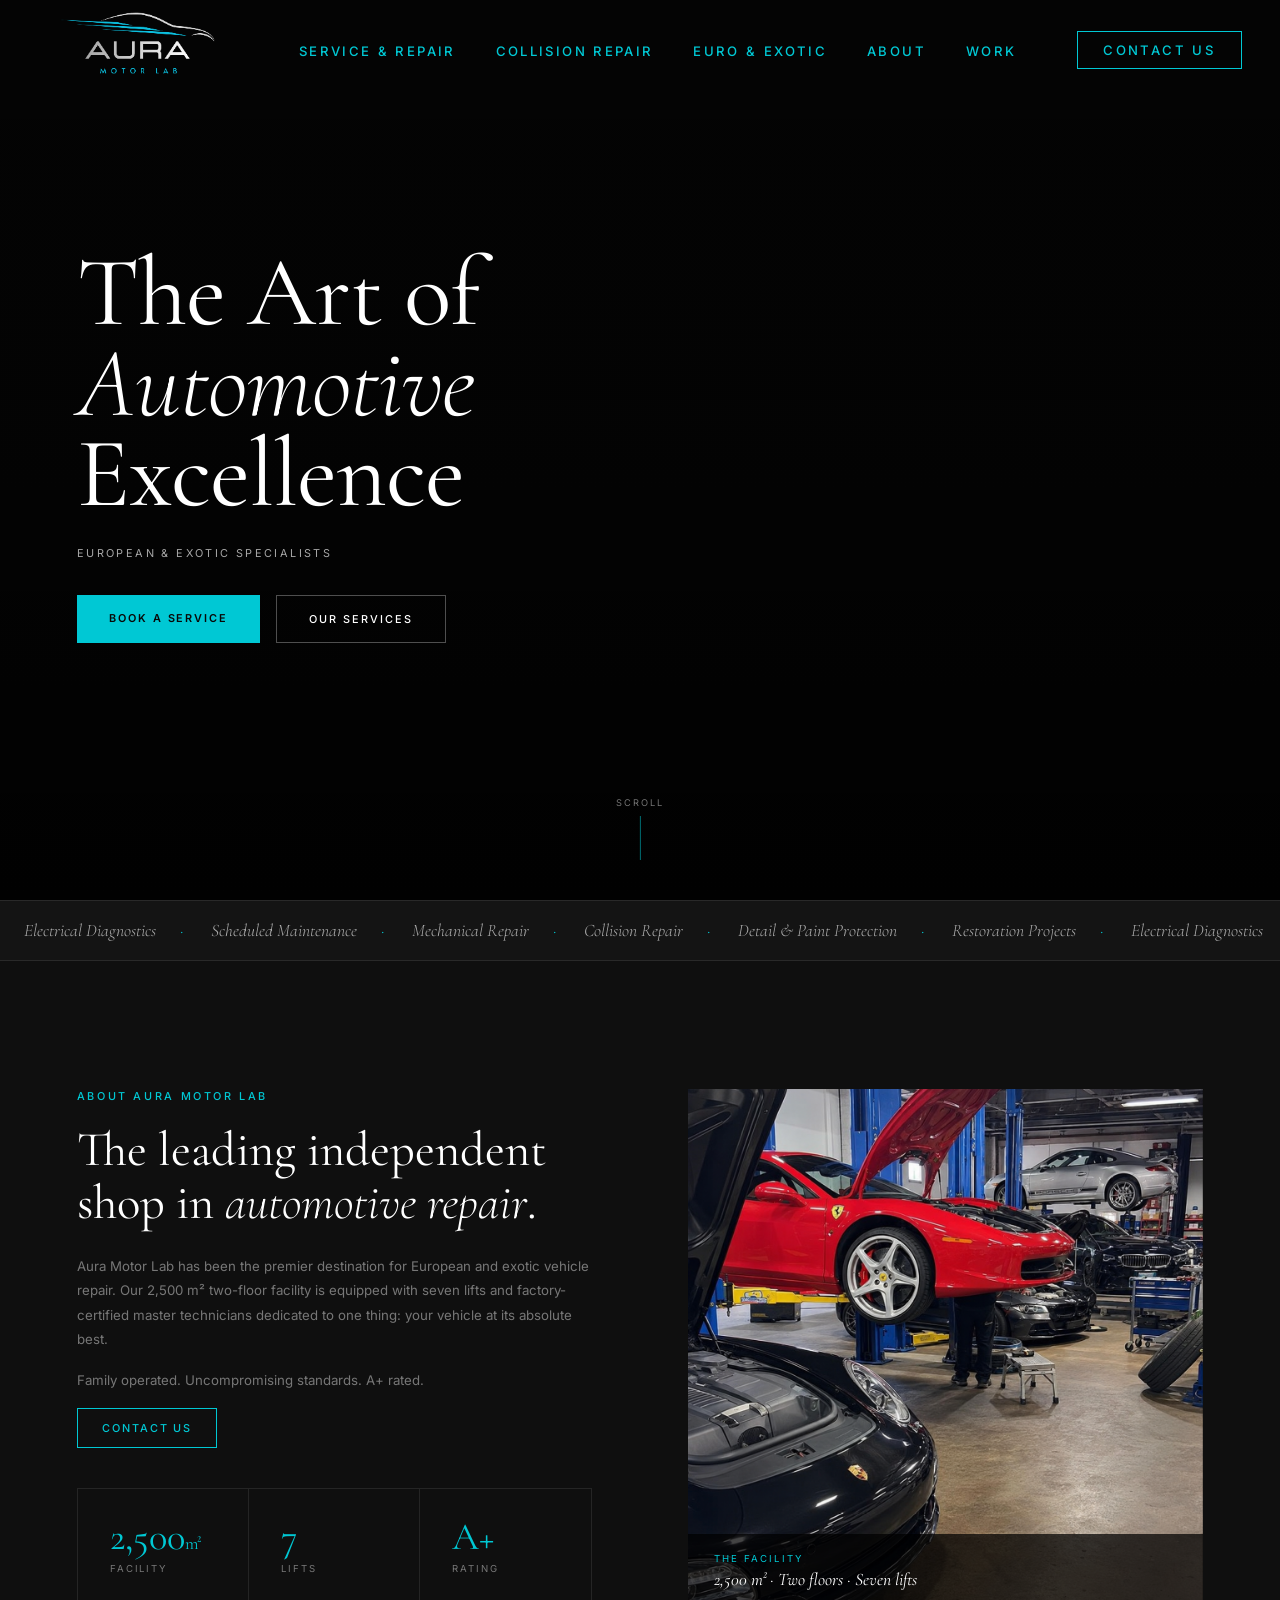
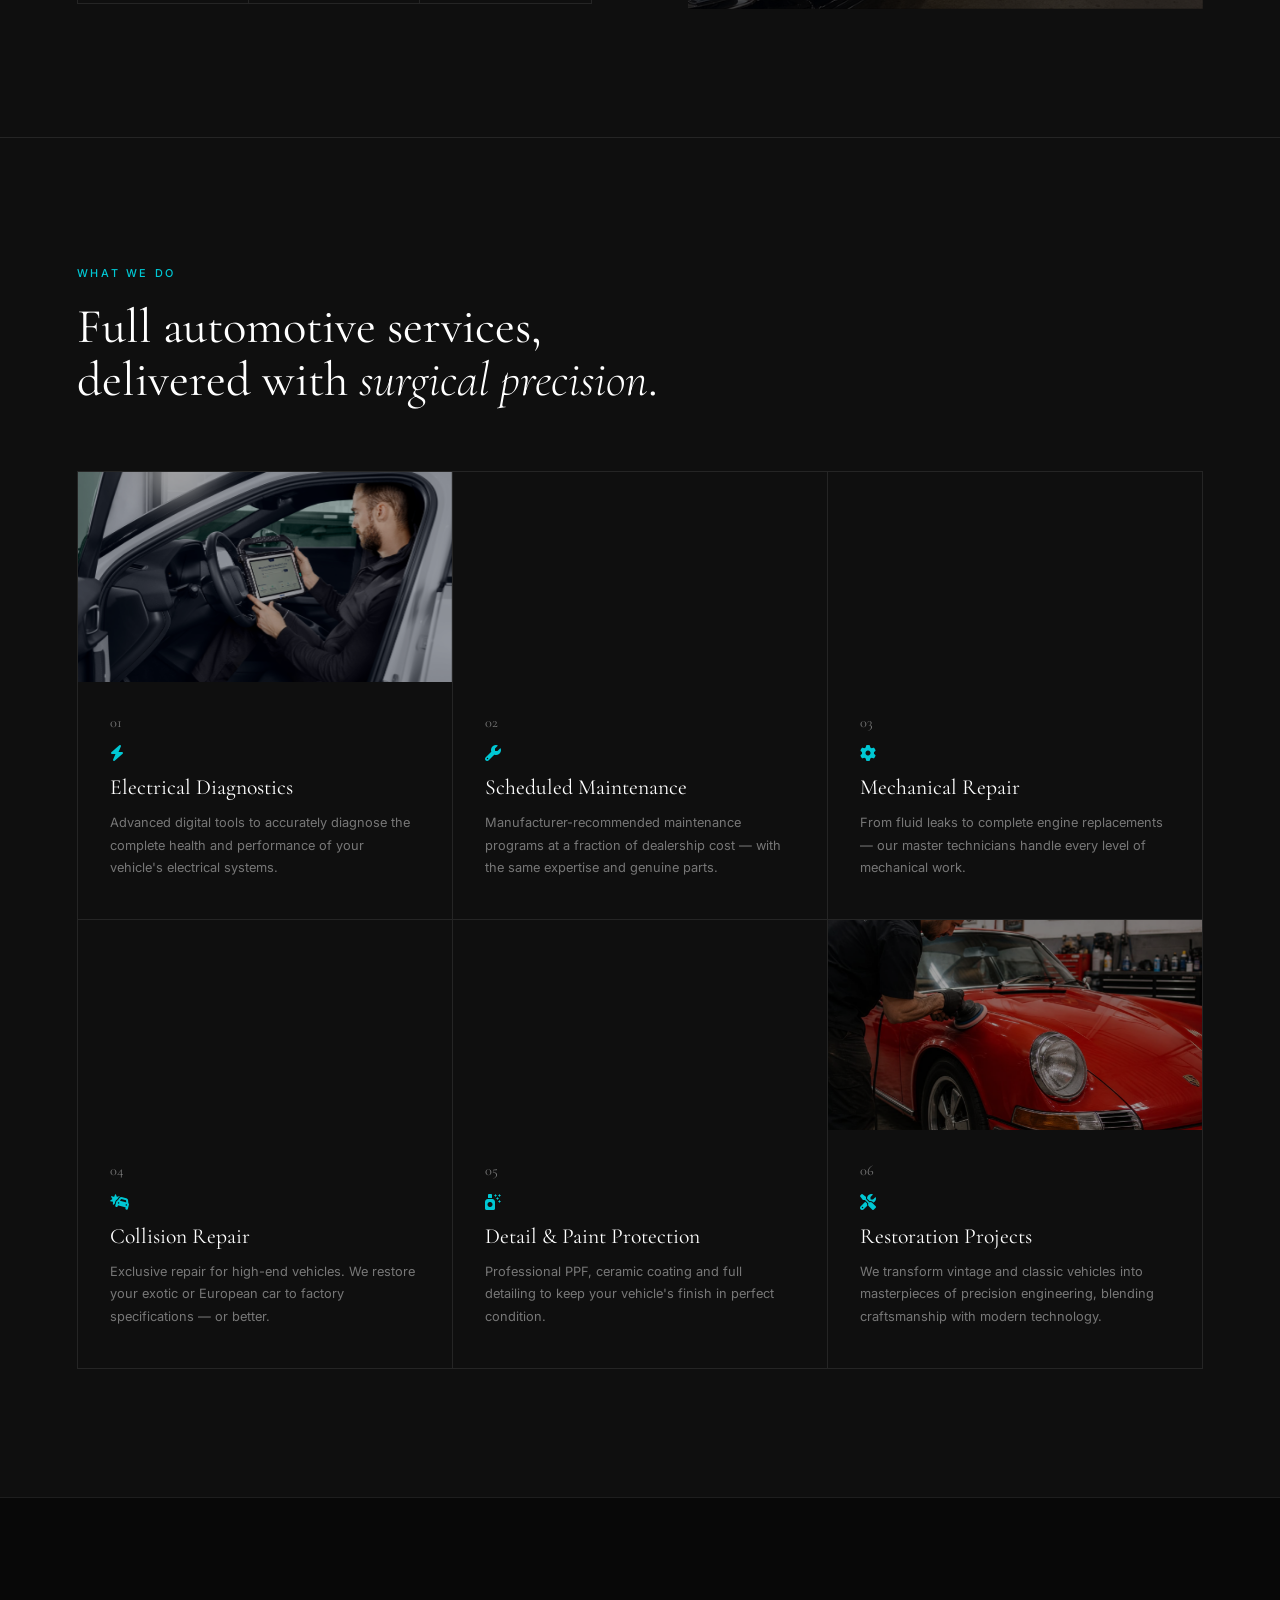
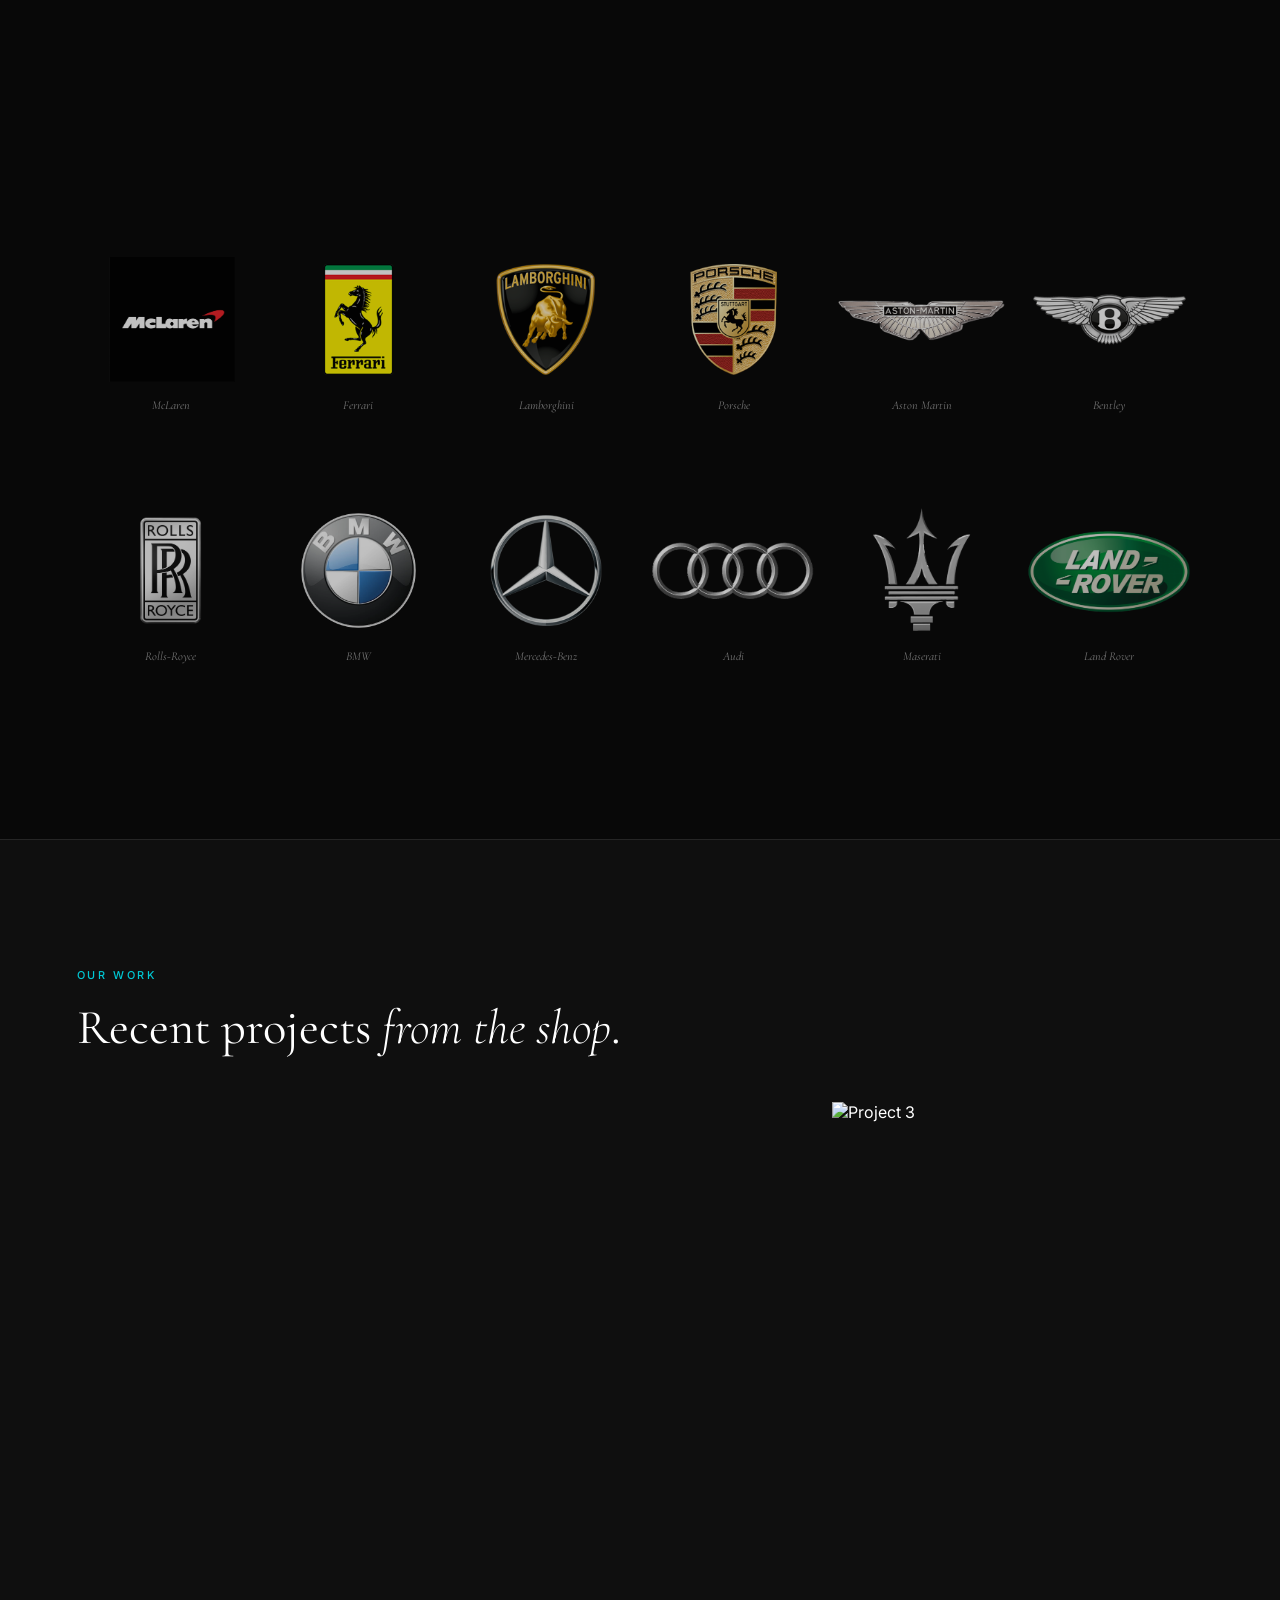
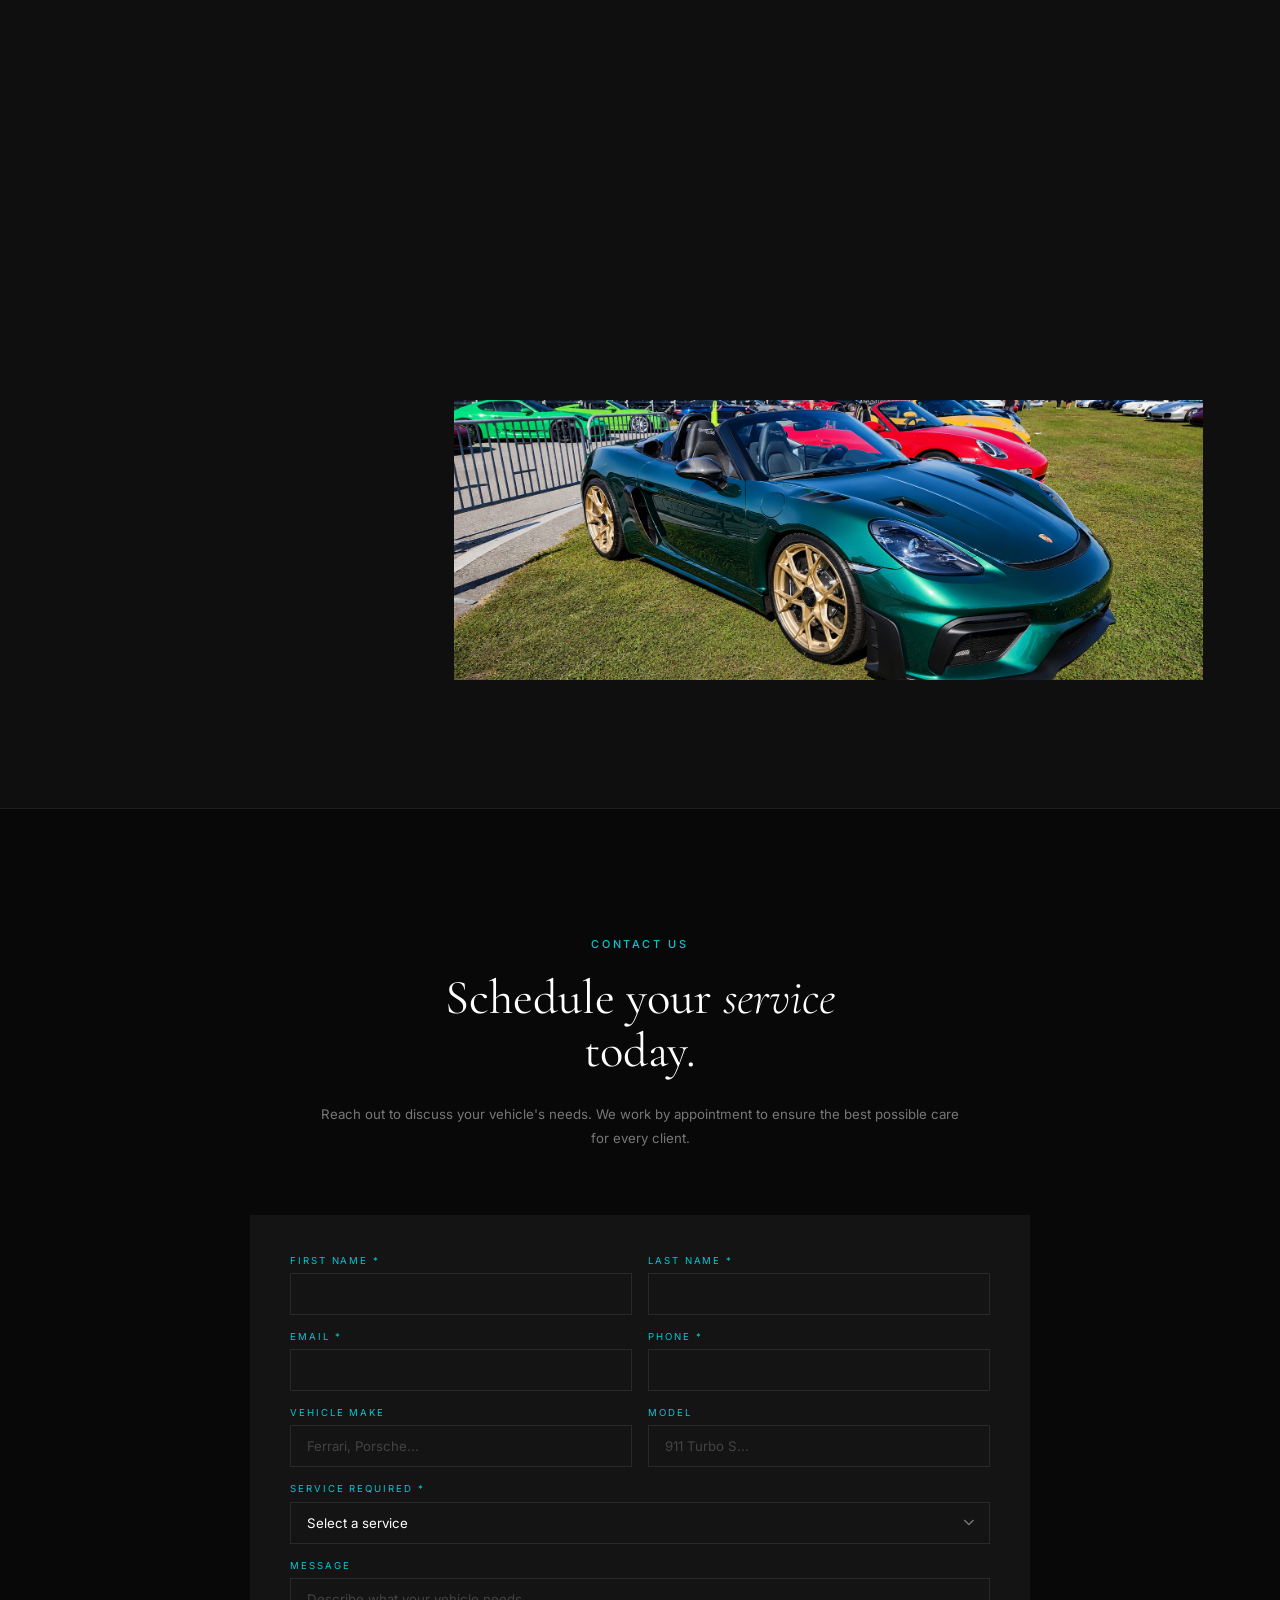
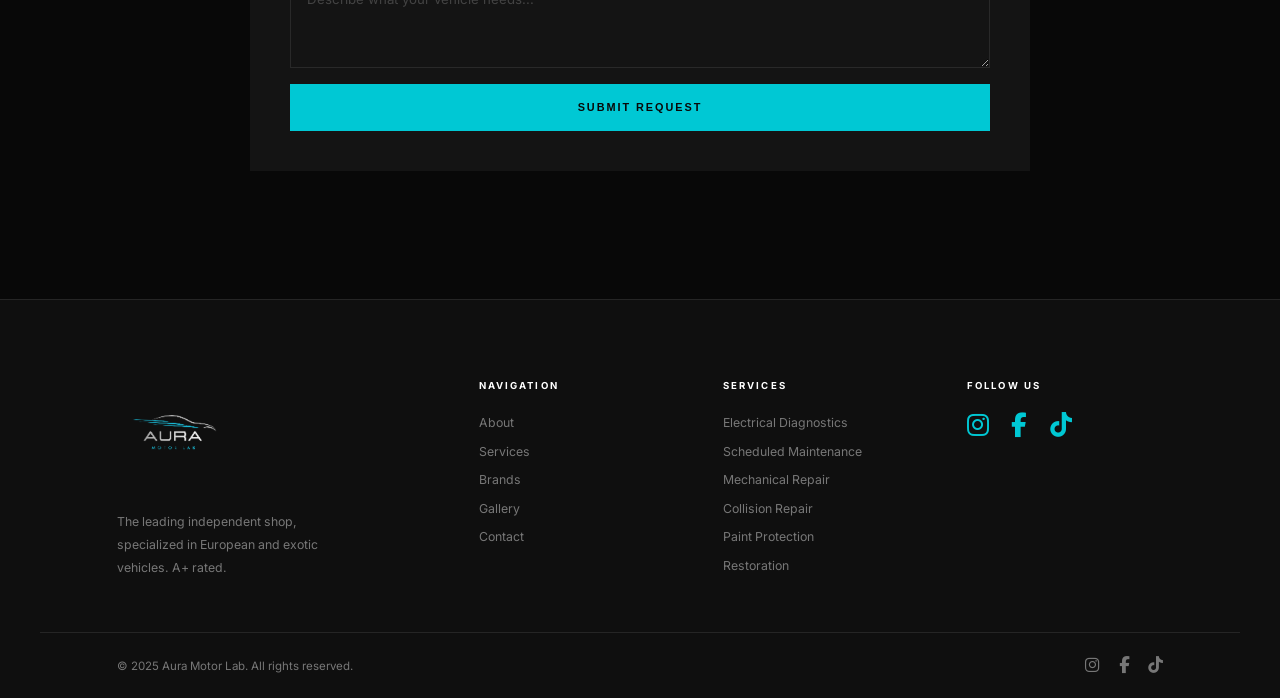
==== commit e0f56b05: "Galería: colocar Porsche Spyder verde en espacio 8 Co-Authored-By: Claude Sonnet 4.6 <noreply@anthro" ====
--- a/index.html
+++ b/index.html
@@ -254,7 +254,7 @@
           <source src="assets/gallery-video2.mp4" type="video/mp4" />
         </video>
       </div>
-      <div class="gallery__item reveal"><img src="https://hdpic.club/uploads/posts/2022-01/1643311565_1-hdpic-club-p-lamborgini-khurakan-oranzhevii-pepel-1.jpg" alt="Project 9" /></div>
+      <div class="gallery__item reveal"><img src="assets/porsche-spyder.png" alt="Project 8" /></div>
     </div>
   </section>
 
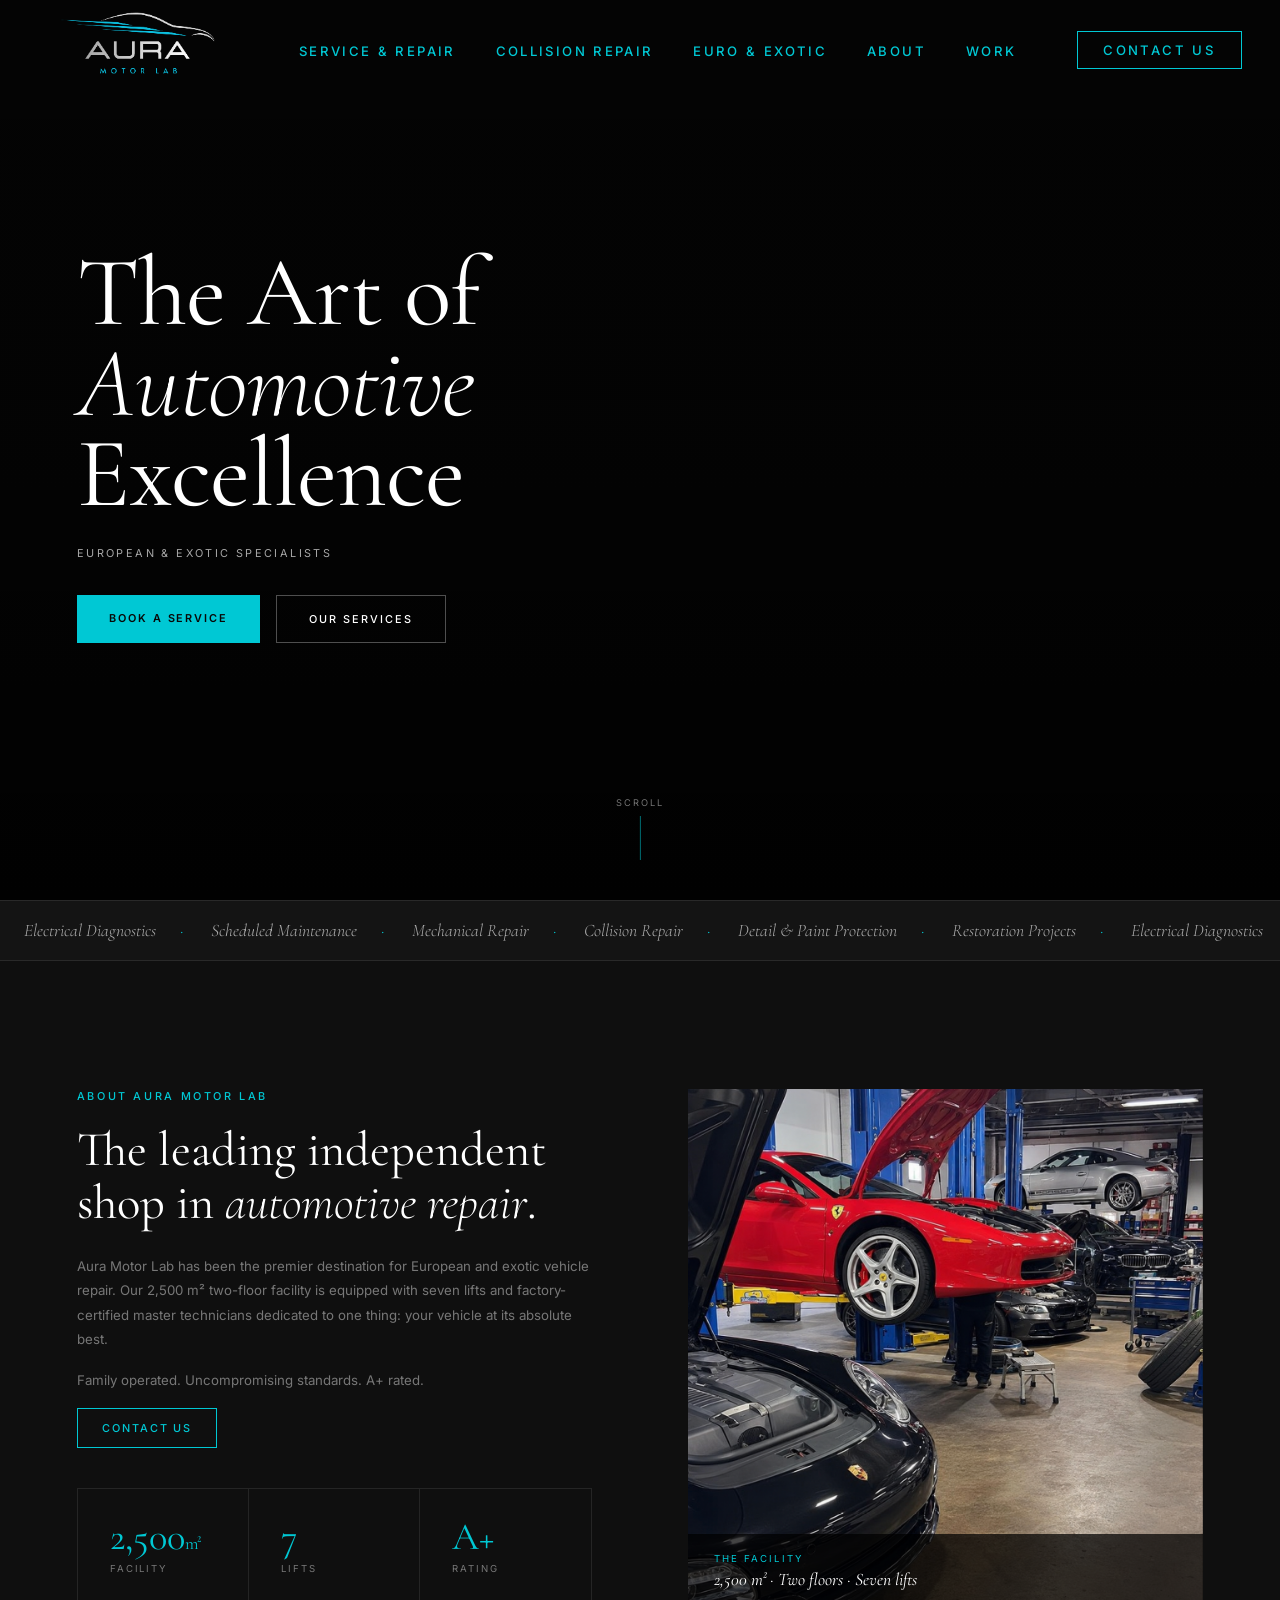
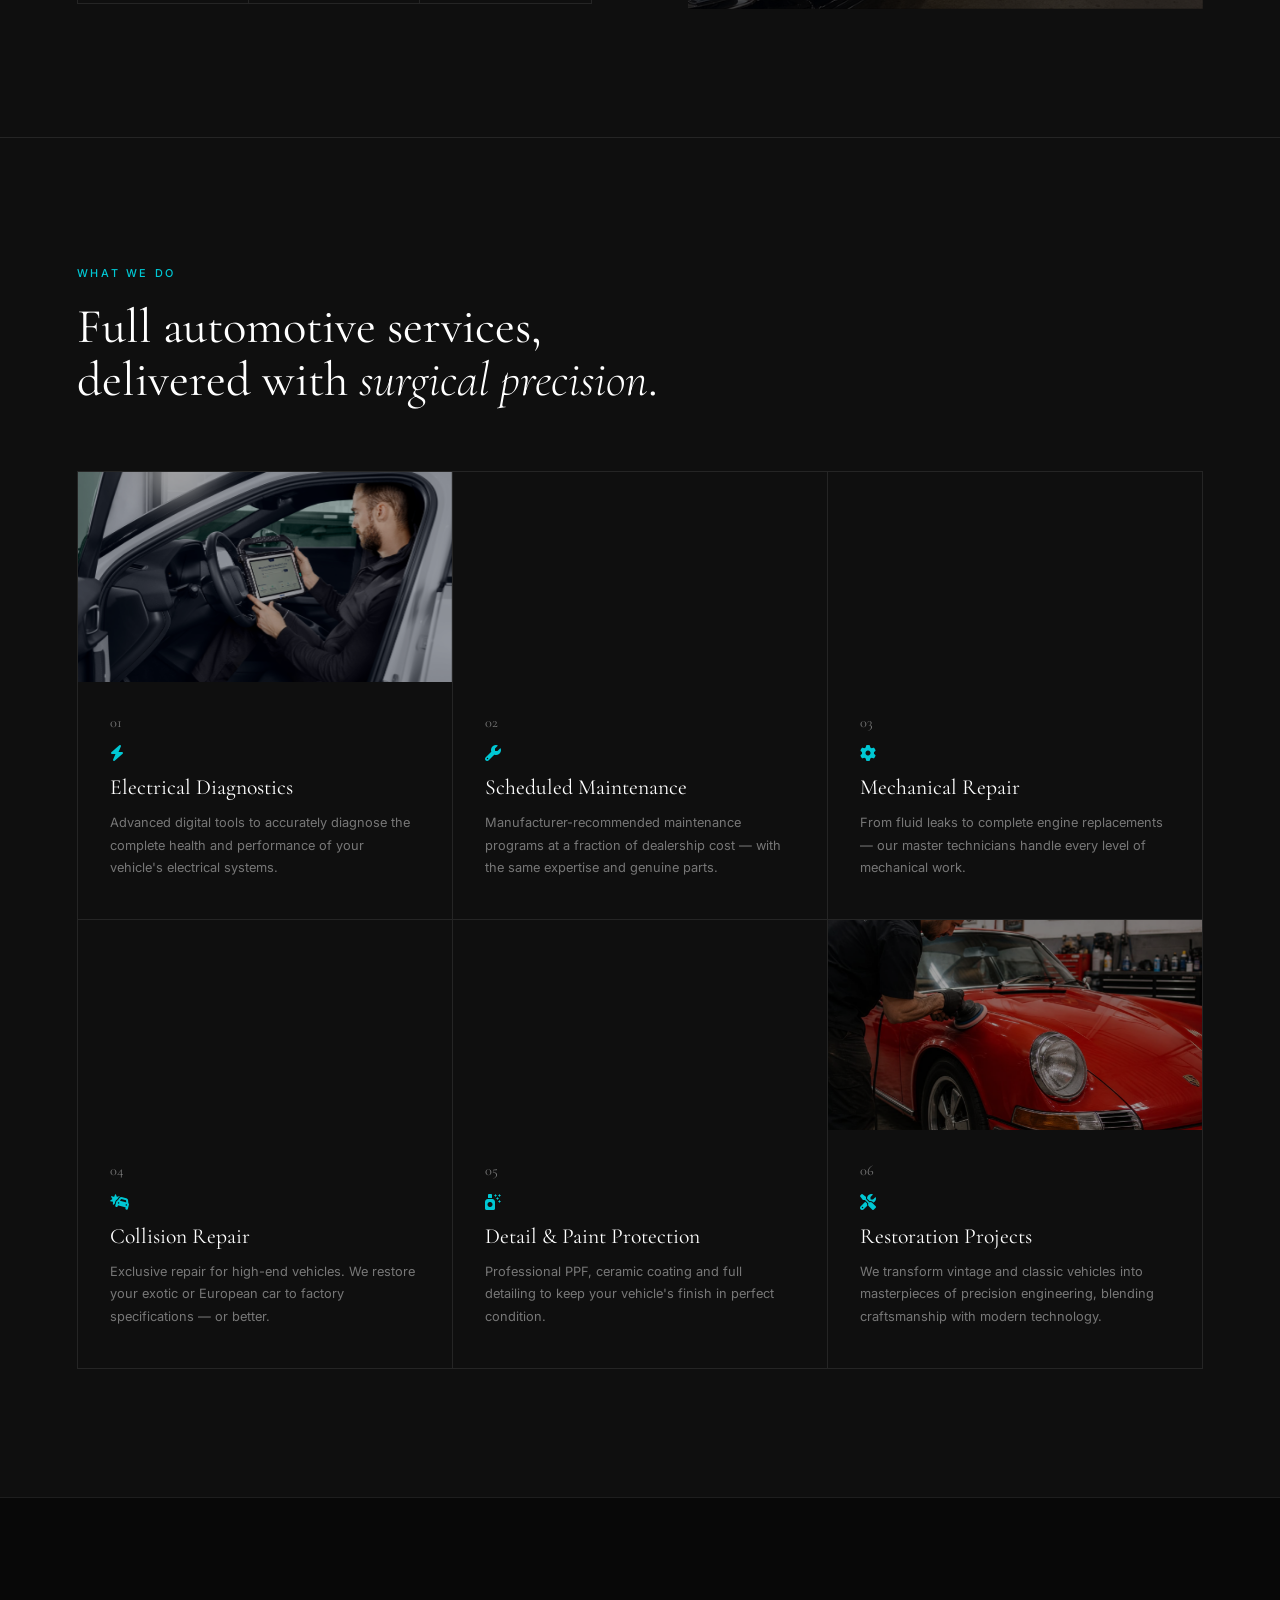
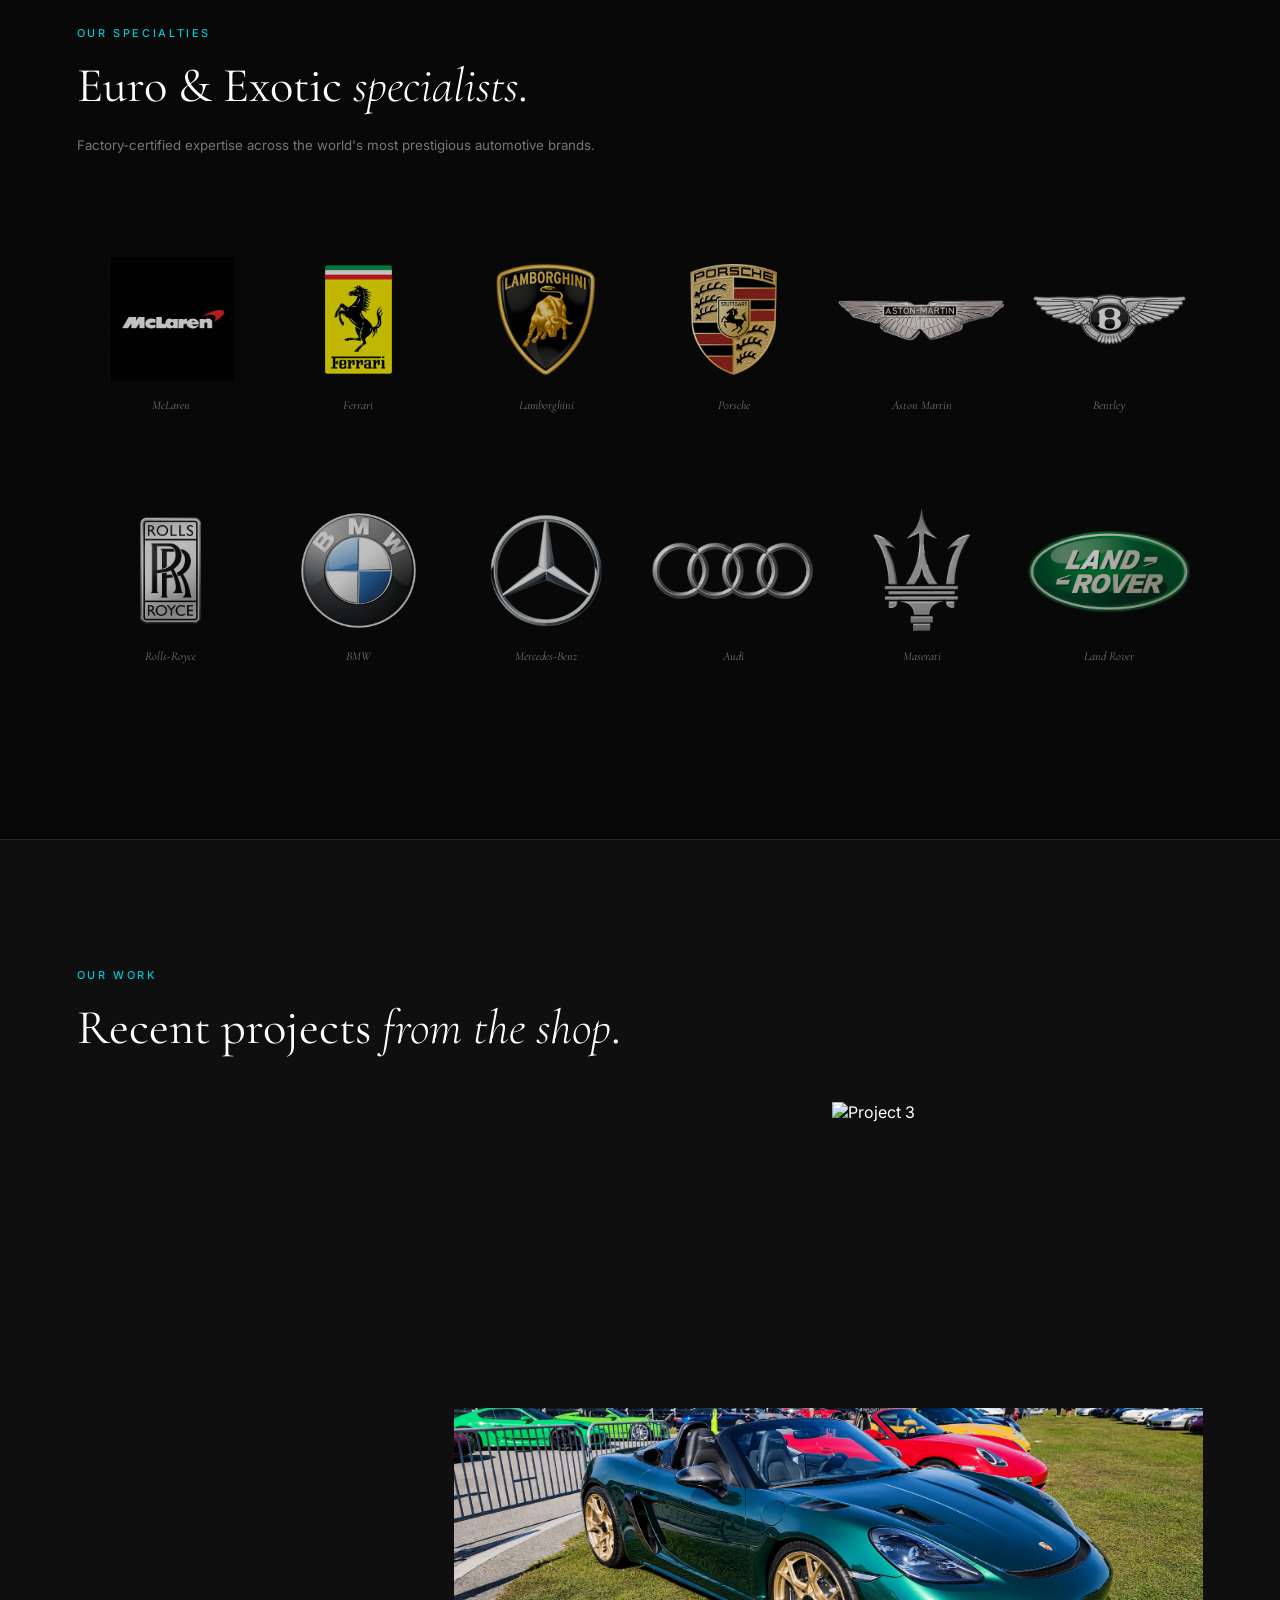
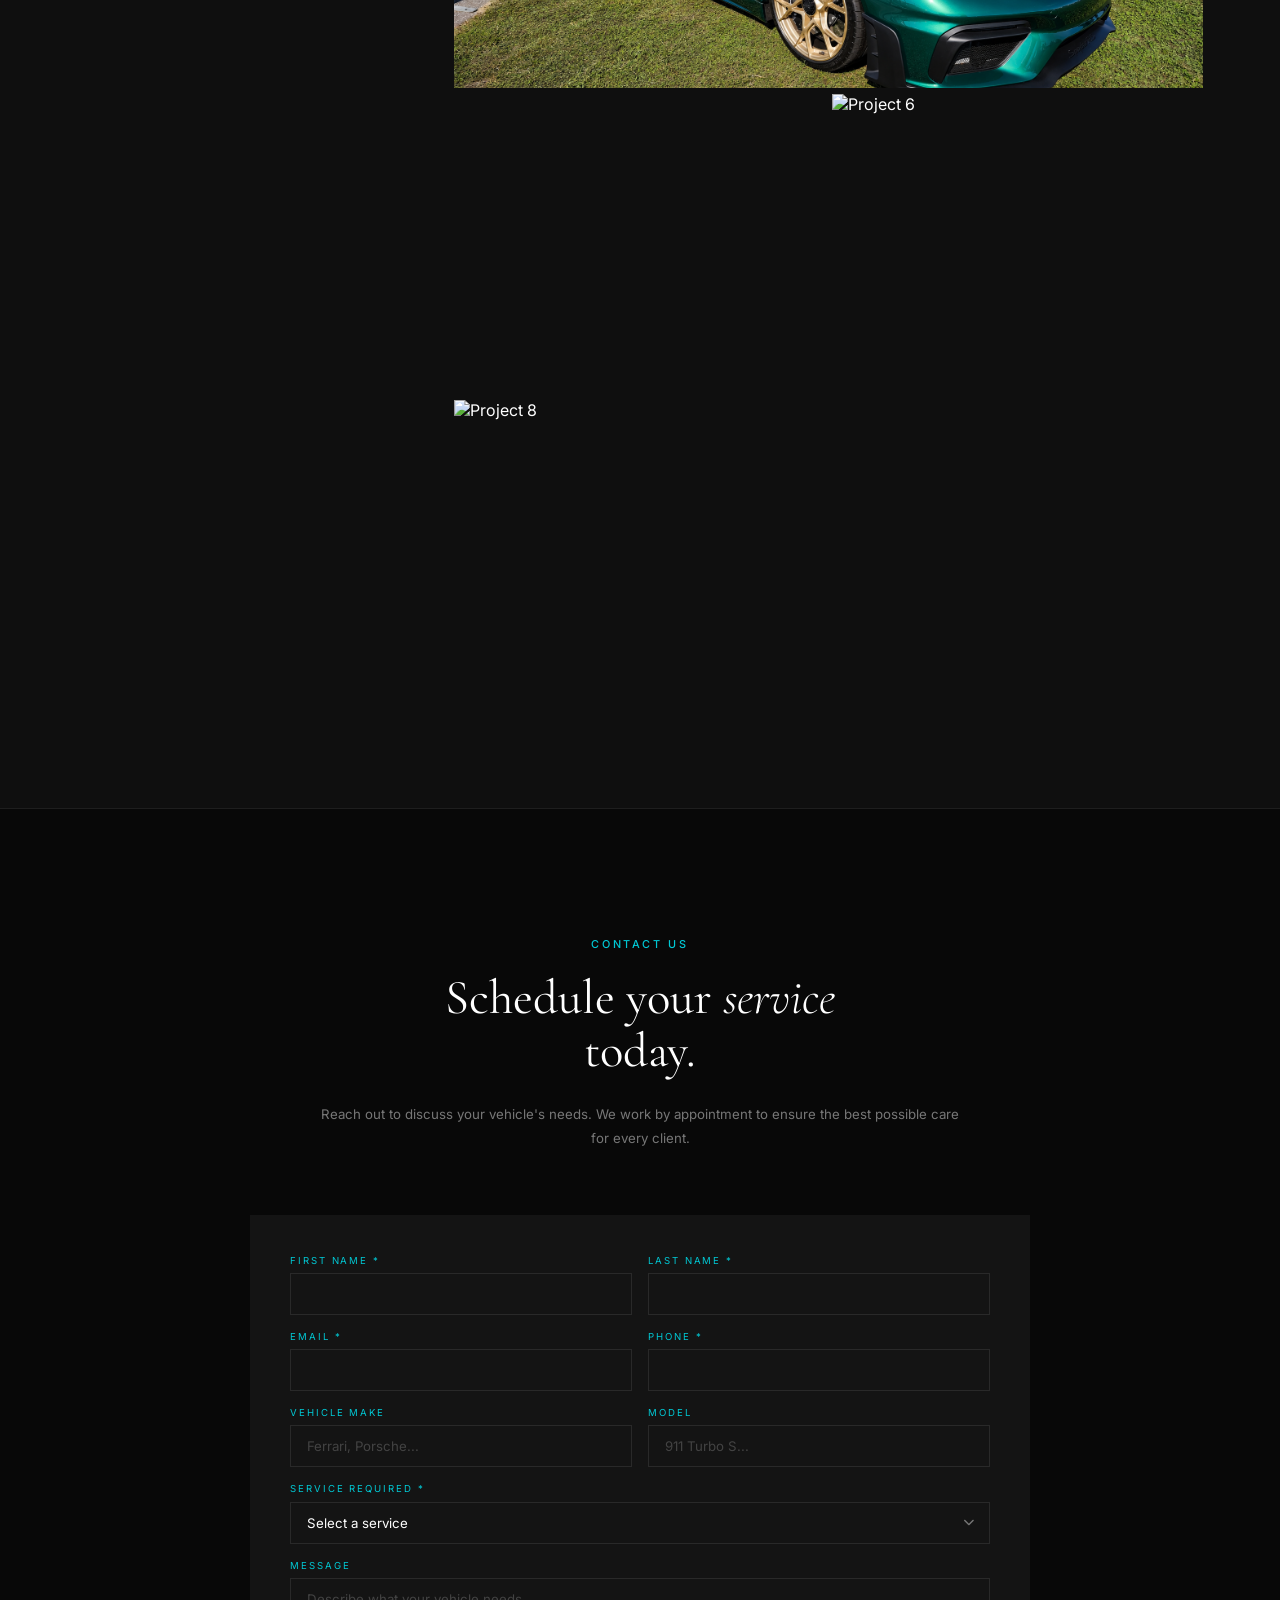
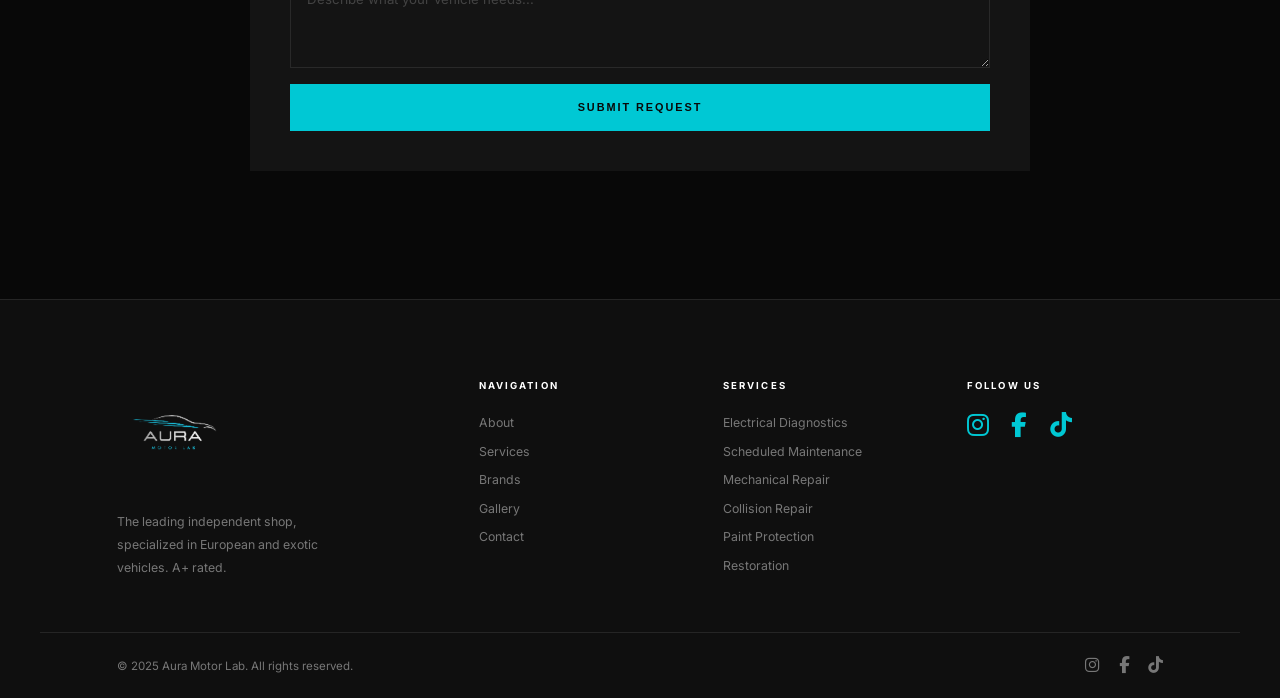
==== commit ca7335bc: "Galería: intercambiar espacios 4 (Maserati) y 8 (Porsche Spyder) Co-Authored-By: Claude Sonnet 4.6 <" ====
--- a/index.html
+++ b/index.html
@@ -242,7 +242,7 @@
           <source src="assets/gallery-video.mp4" type="video/mp4" />
         </video>
       </div>
-      <div class="gallery__item reveal"><img src="https://tootautokorjaamo.fi/wp-content/uploads/2025/10/Maserati.webp" alt="Project 5" /></div>
+      <div class="gallery__item reveal"><img src="assets/porsche-spyder.png" alt="Project 4" /></div>
       <div class="gallery__item gallery__item--video reveal">
         <video autoplay muted loop playsinline>
           <source src="assets/gallery-video3.mp4" type="video/mp4" />
@@ -254,7 +254,7 @@
           <source src="assets/gallery-video2.mp4" type="video/mp4" />
         </video>
       </div>
-      <div class="gallery__item reveal"><img src="assets/porsche-spyder.png" alt="Project 8" /></div>
+      <div class="gallery__item reveal"><img src="https://tootautokorjaamo.fi/wp-content/uploads/2025/10/Maserati.webp" alt="Project 8" /></div>
     </div>
   </section>
 
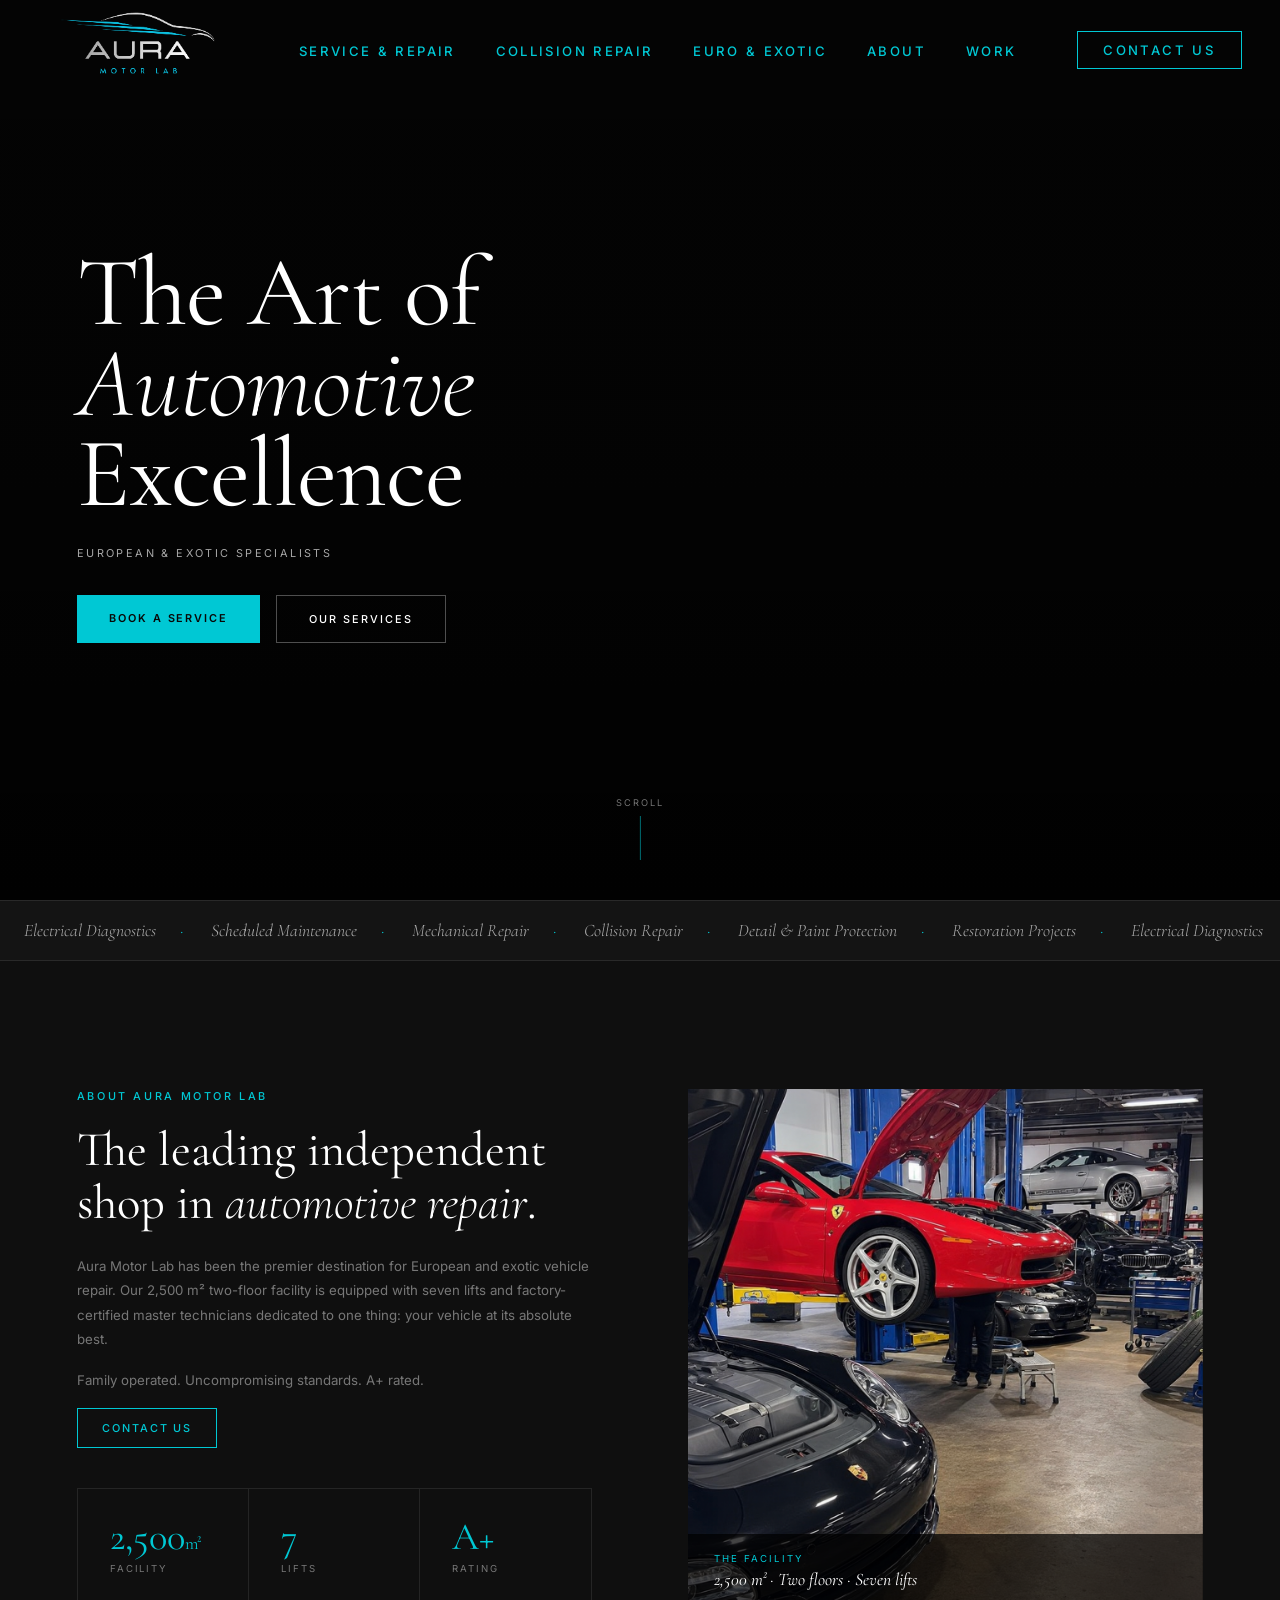
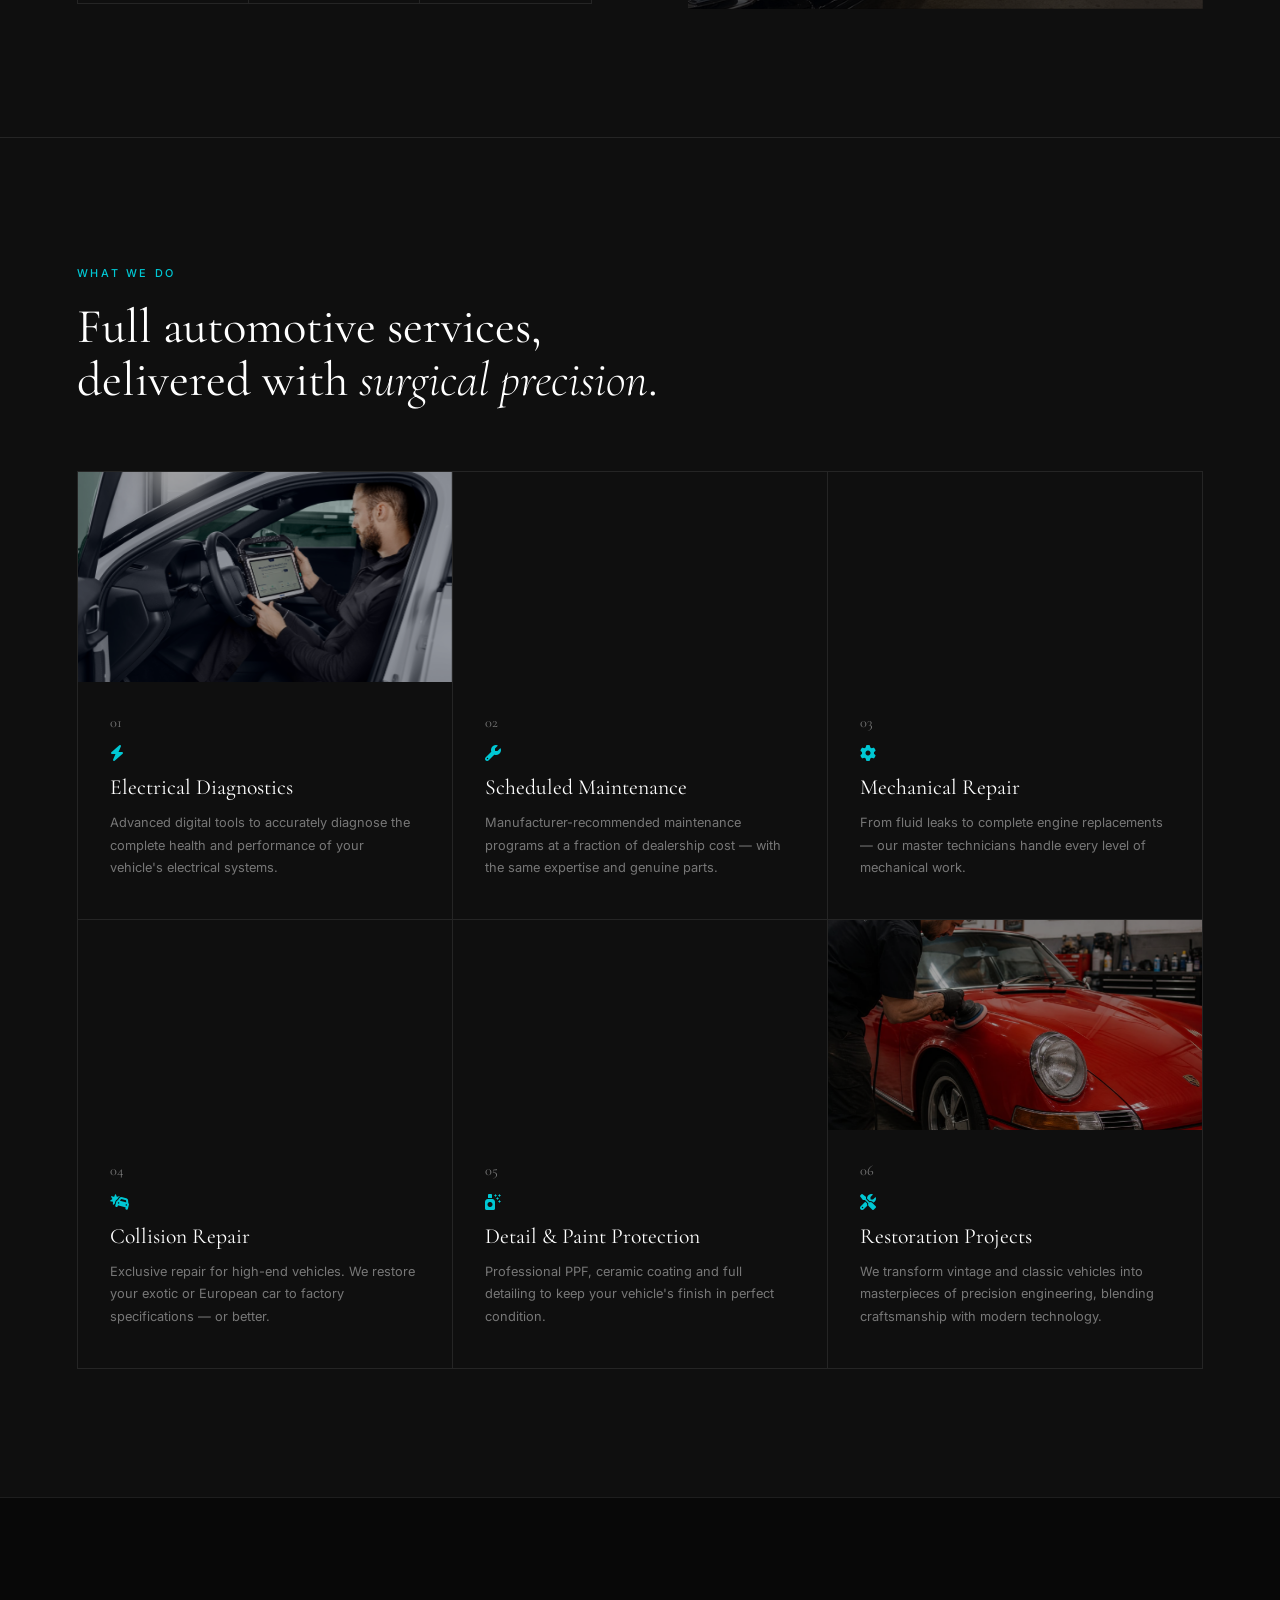
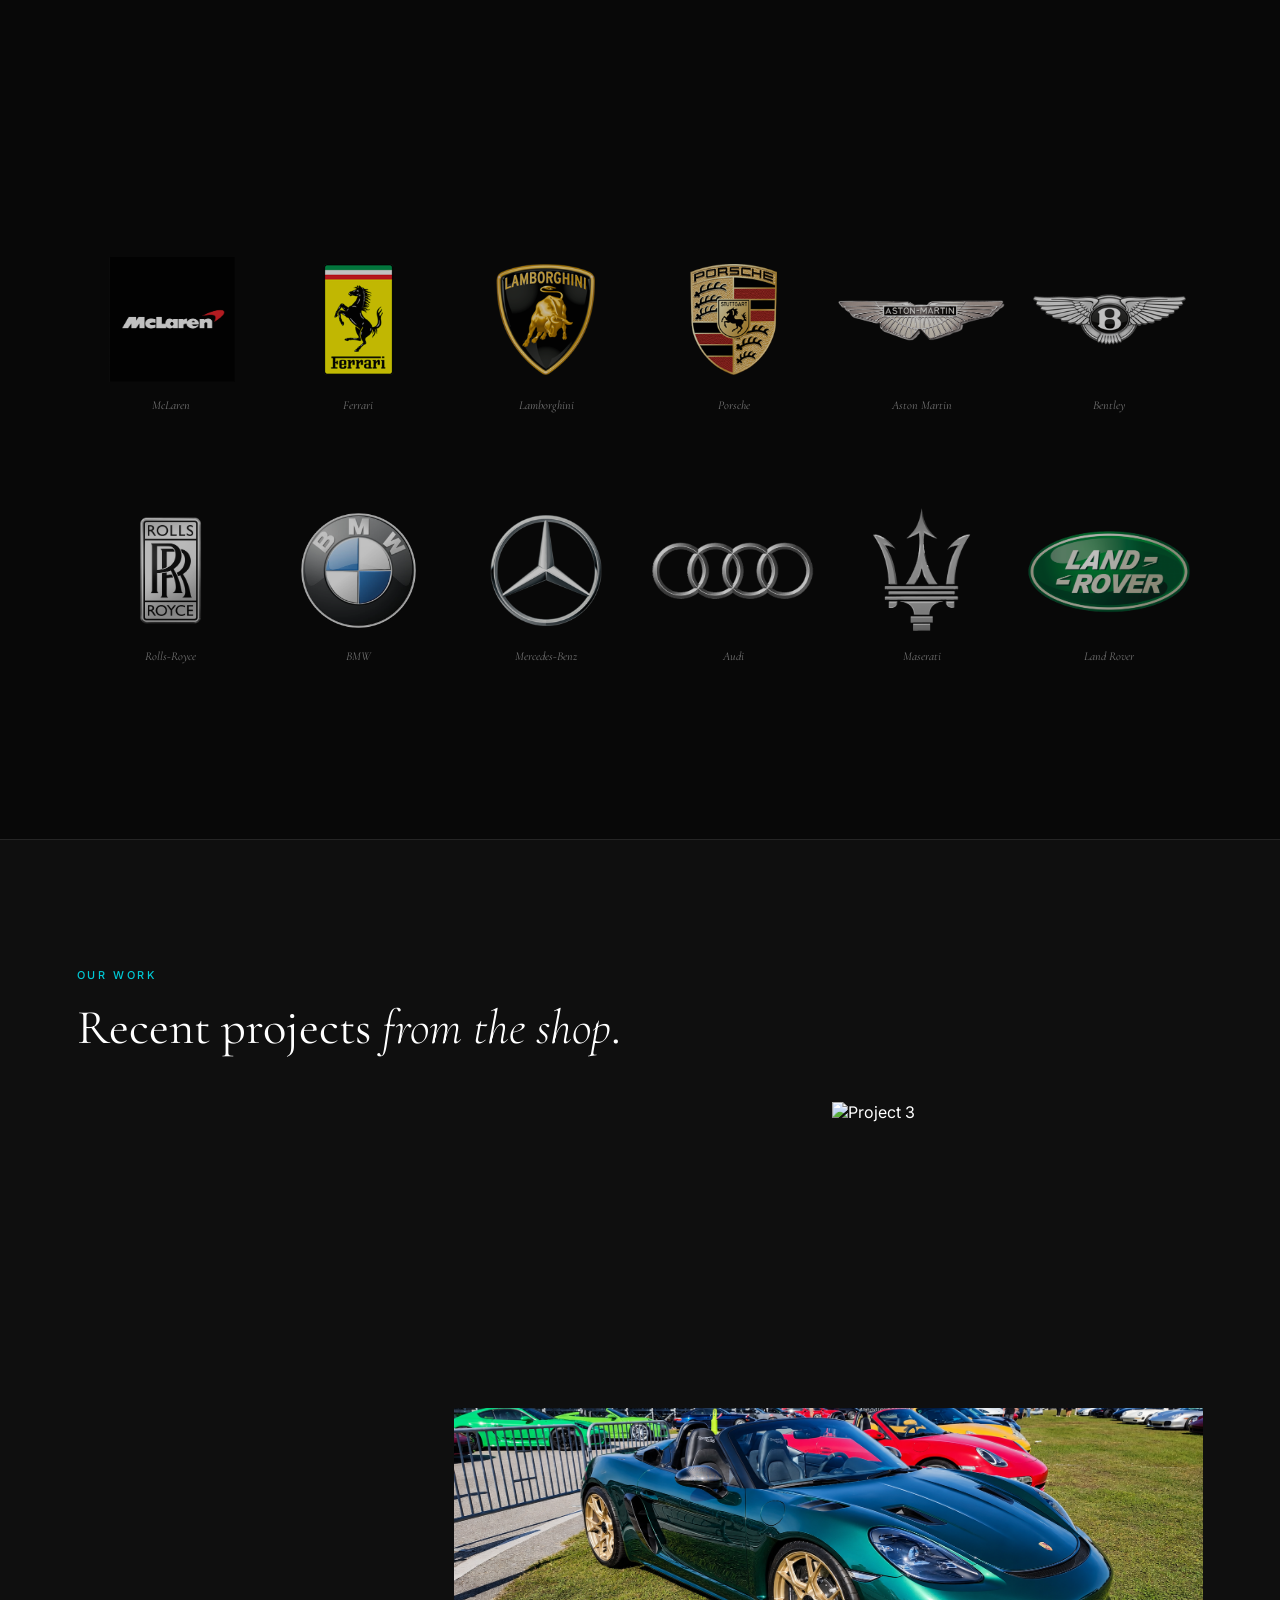
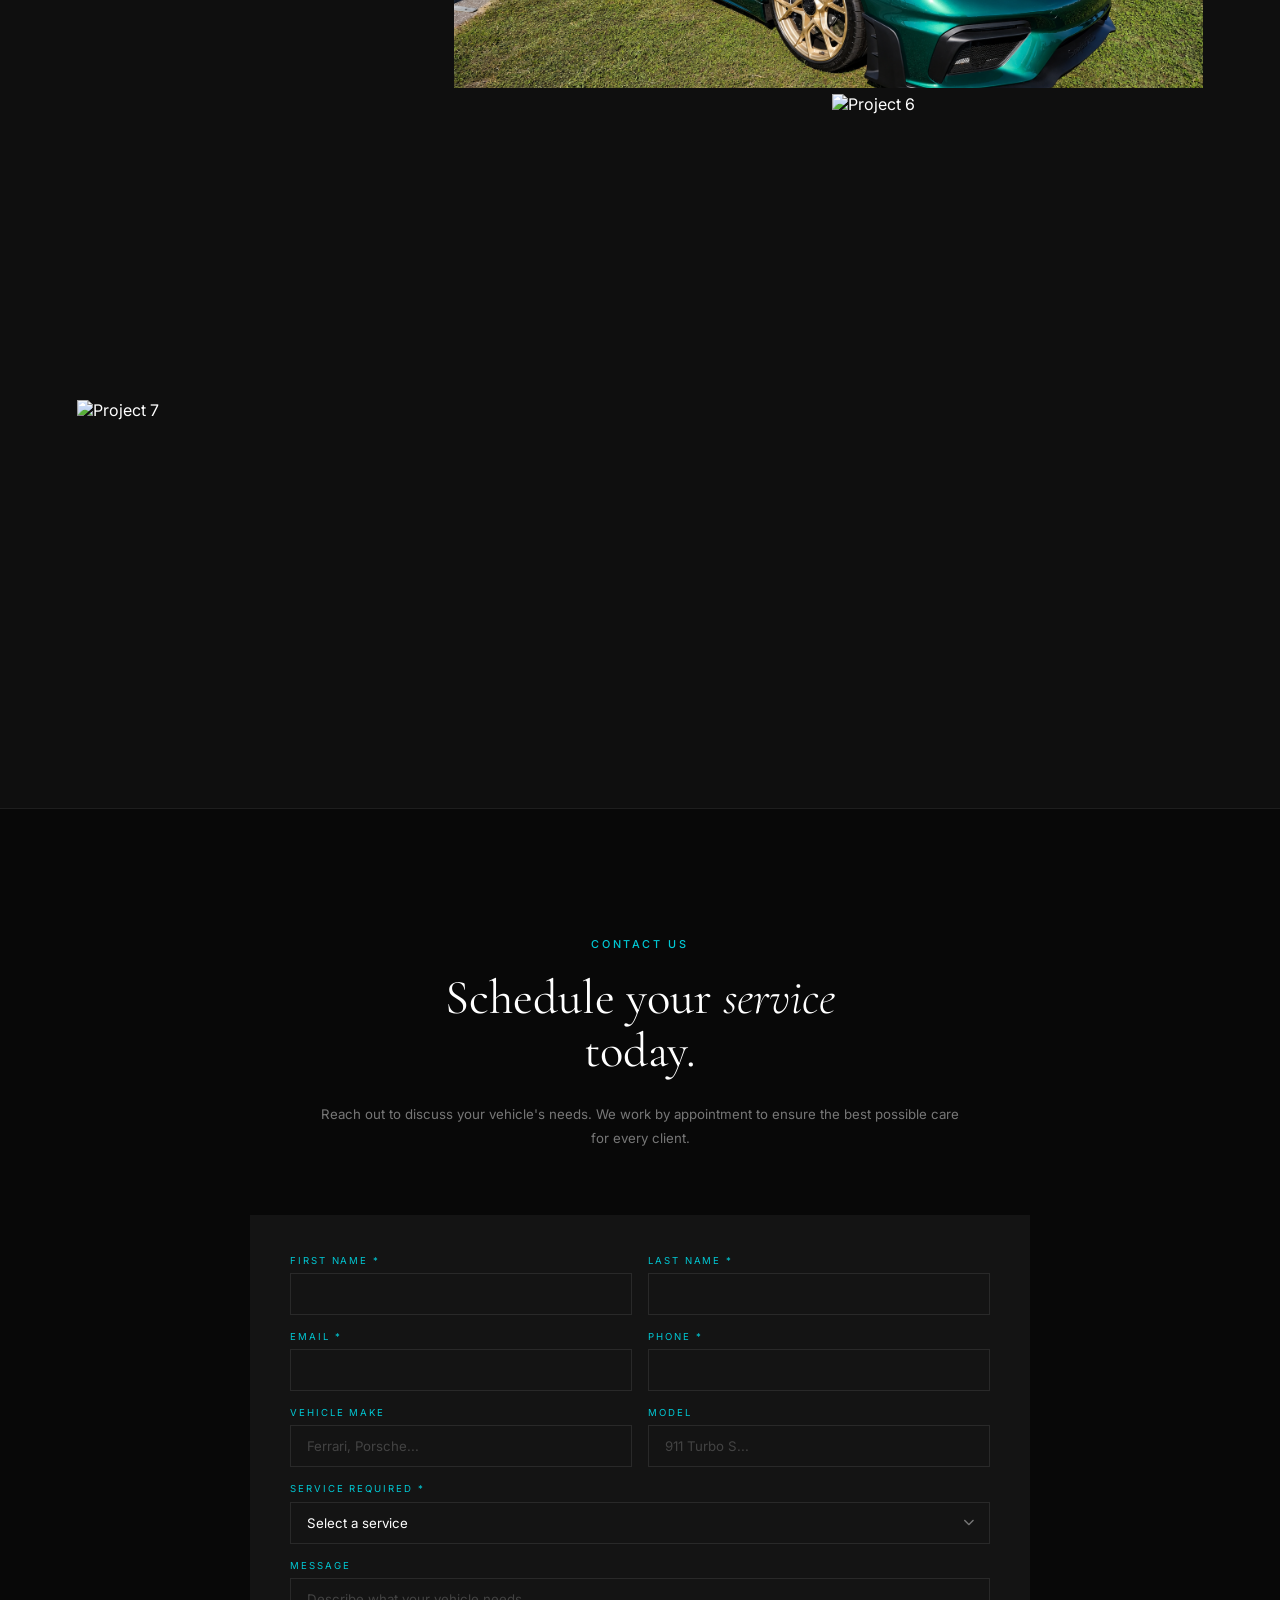
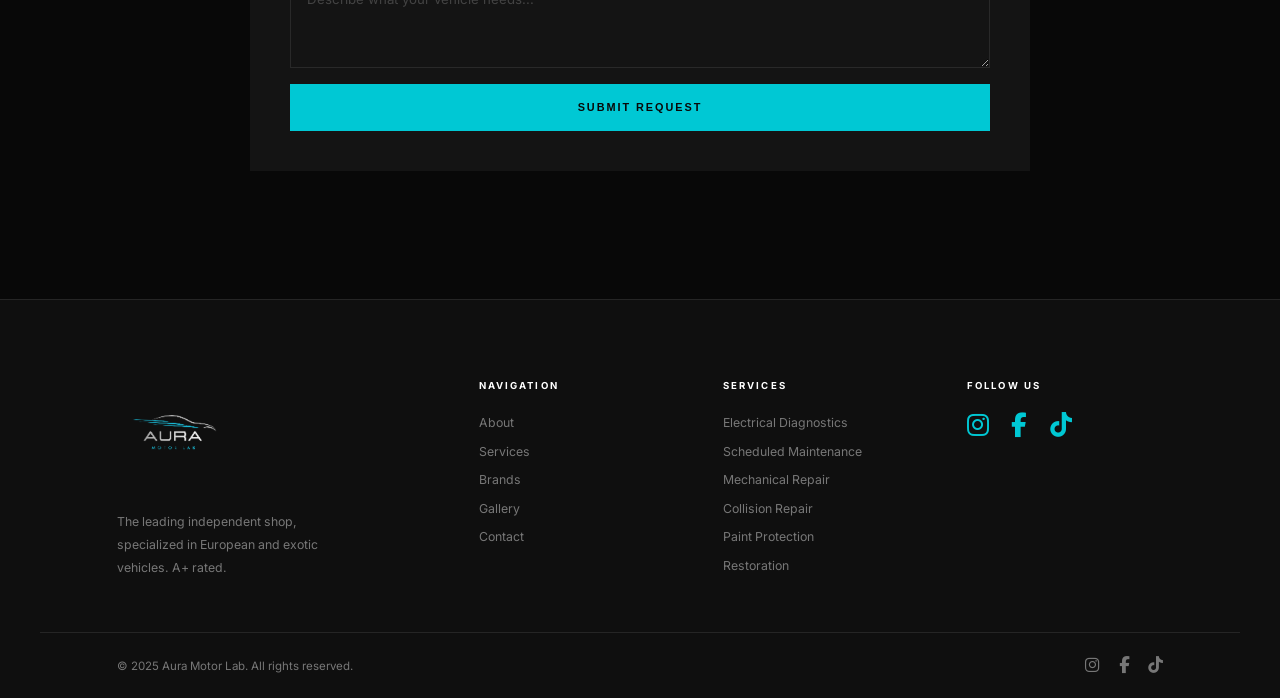
==== commit 65ec553e: "Galería: intercambiar espacios 7 y 8 Co-Authored-By: Claude Sonnet 4.6 <noreply@anthropic.com>" ====
--- a/index.html
+++ b/index.html
@@ -249,12 +249,12 @@
         </video>
       </div>
       <div class="gallery__item reveal"><img src="assets/porsche-911.jpg" alt="Project 6" /></div>
+      <div class="gallery__item reveal"><img src="https://tootautokorjaamo.fi/wp-content/uploads/2025/10/Maserati.webp" alt="Project 7" /></div>
       <div class="gallery__item gallery__item--video reveal">
         <video autoplay muted loop playsinline>
           <source src="assets/gallery-video2.mp4" type="video/mp4" />
         </video>
       </div>
-      <div class="gallery__item reveal"><img src="https://tootautokorjaamo.fi/wp-content/uploads/2025/10/Maserati.webp" alt="Project 8" /></div>
     </div>
   </section>
 
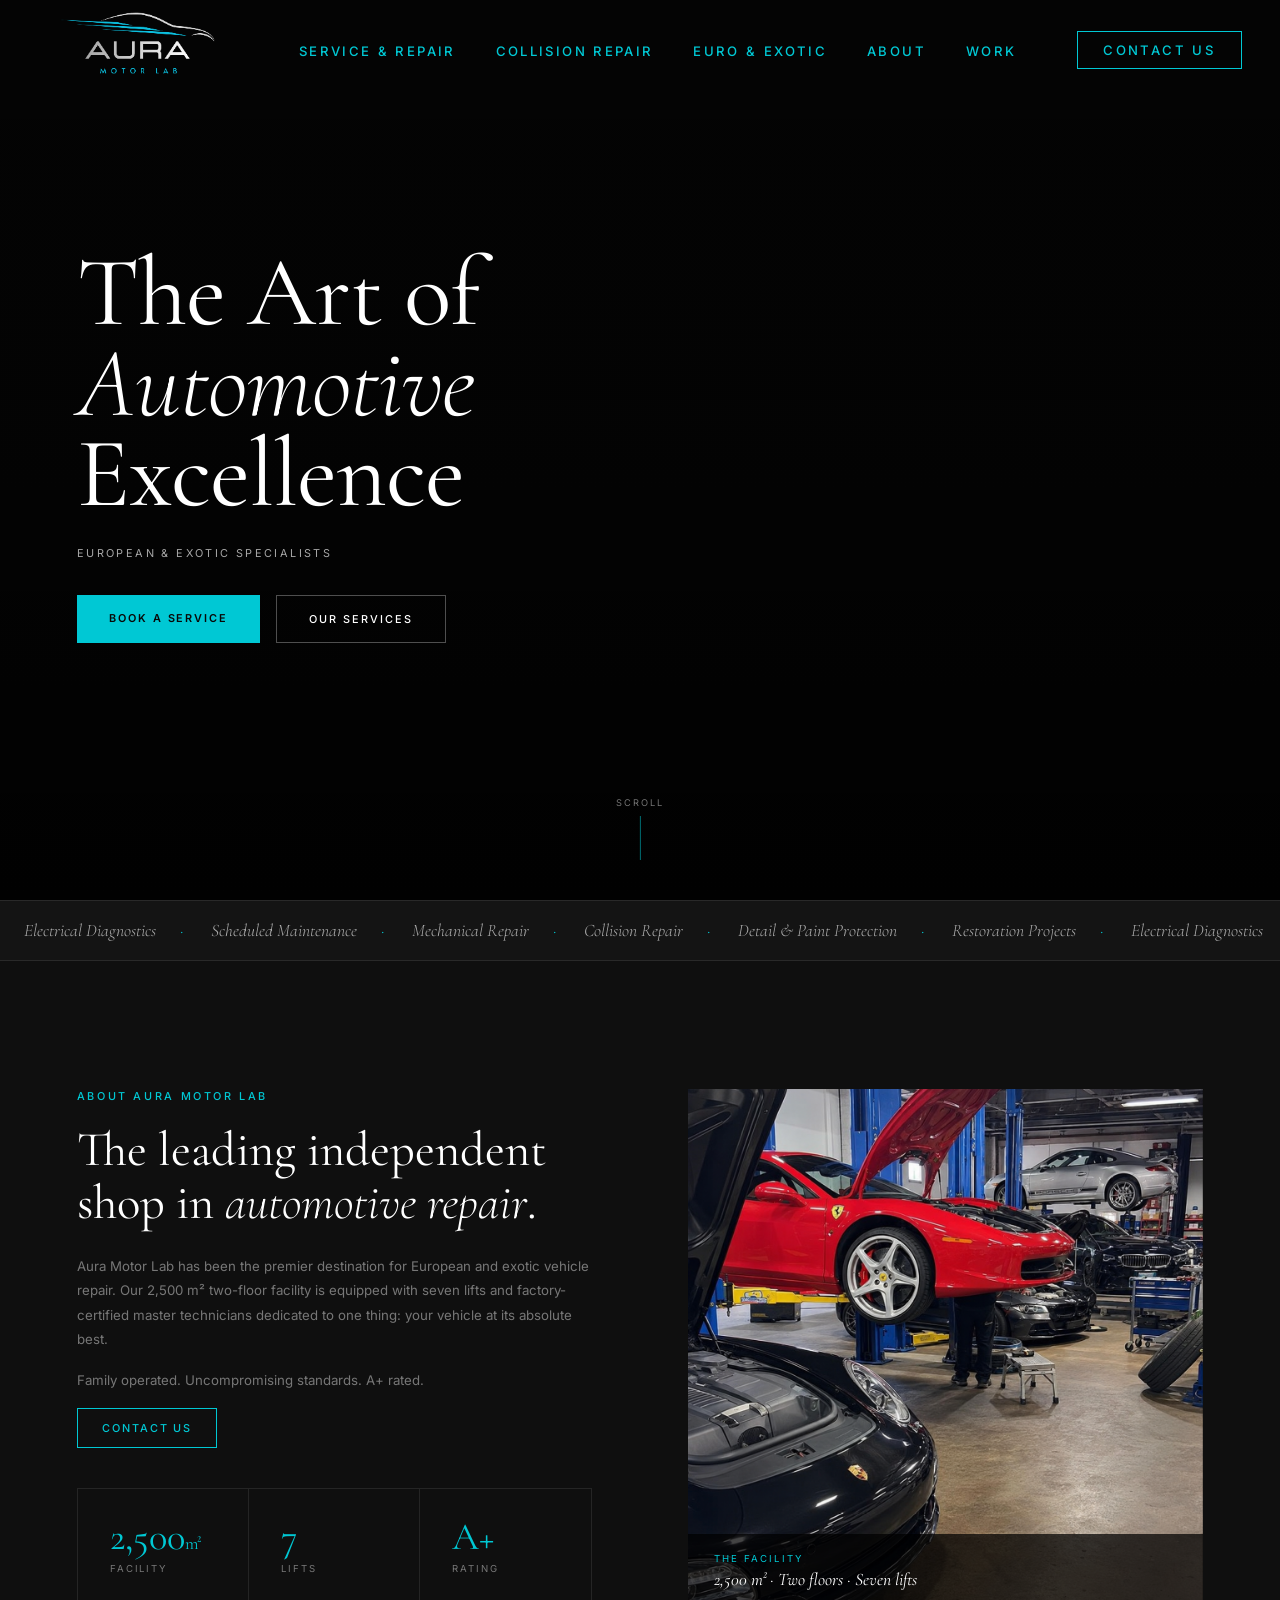
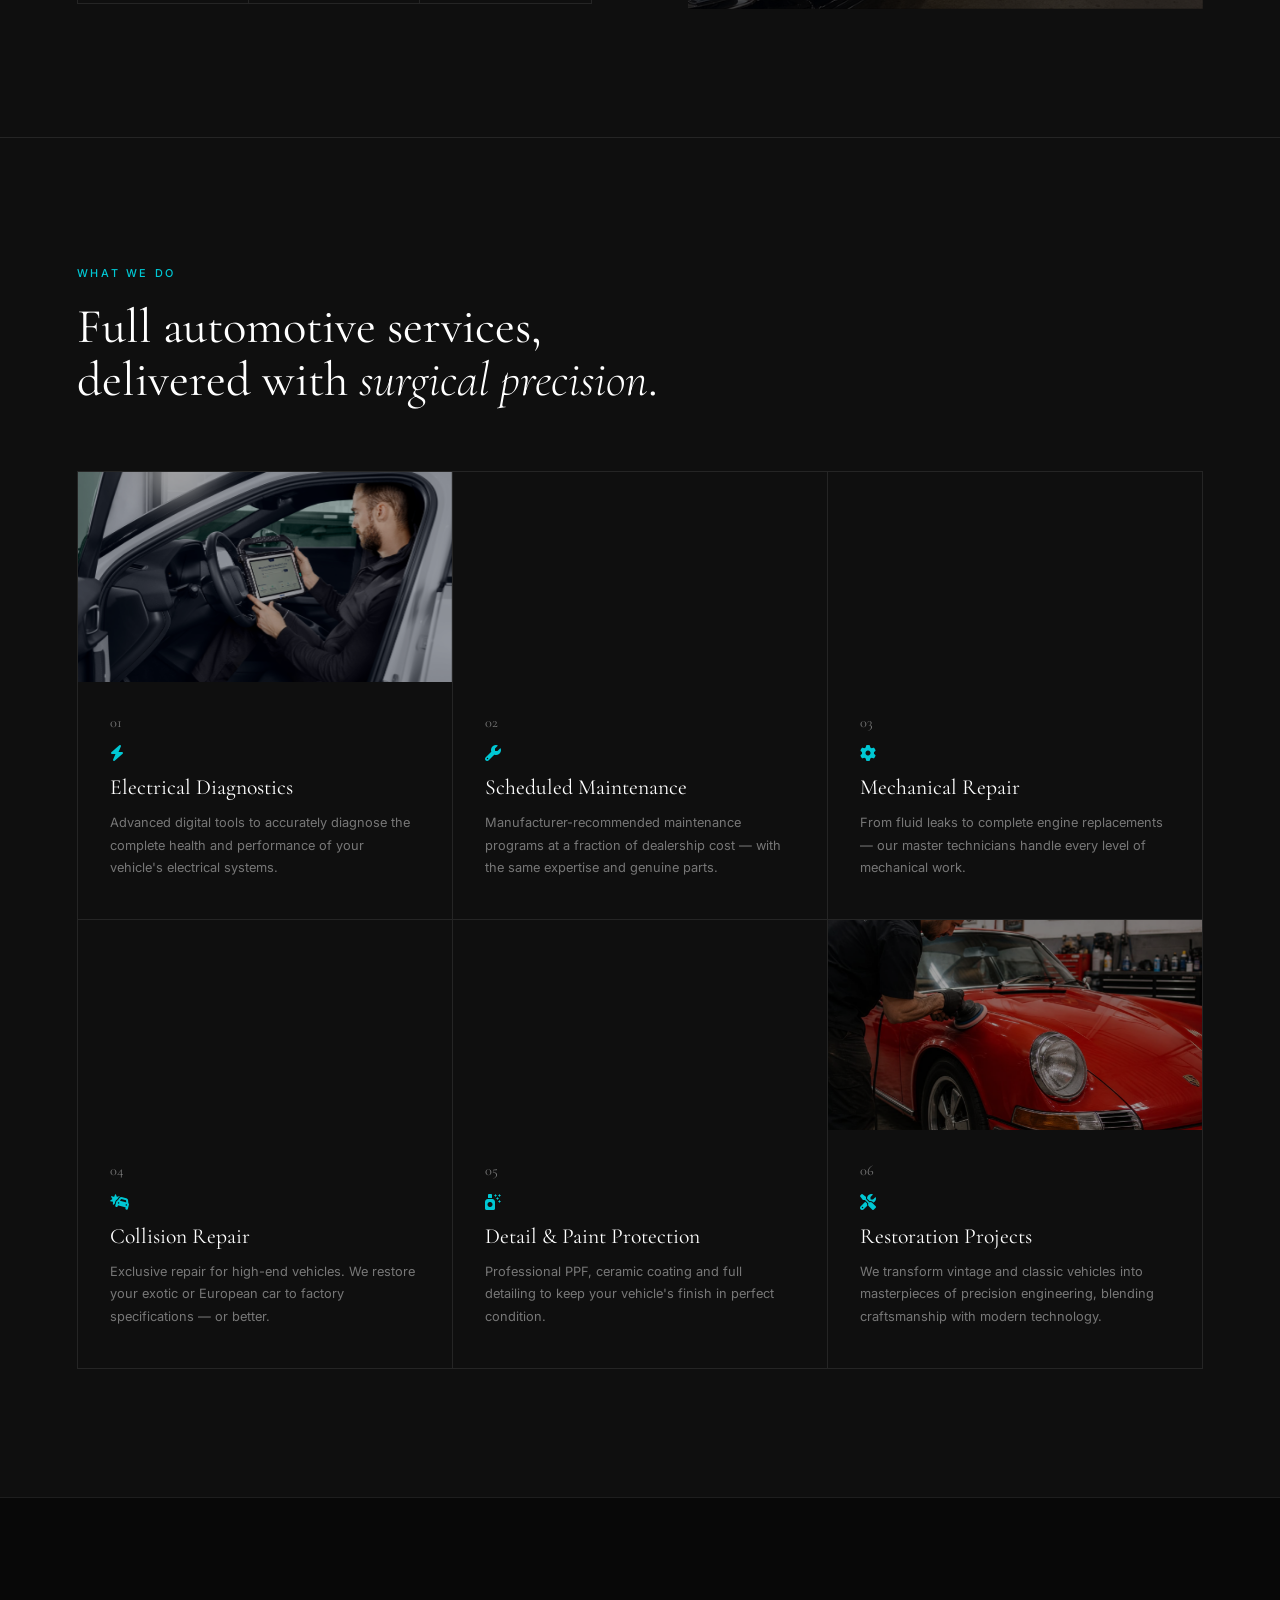
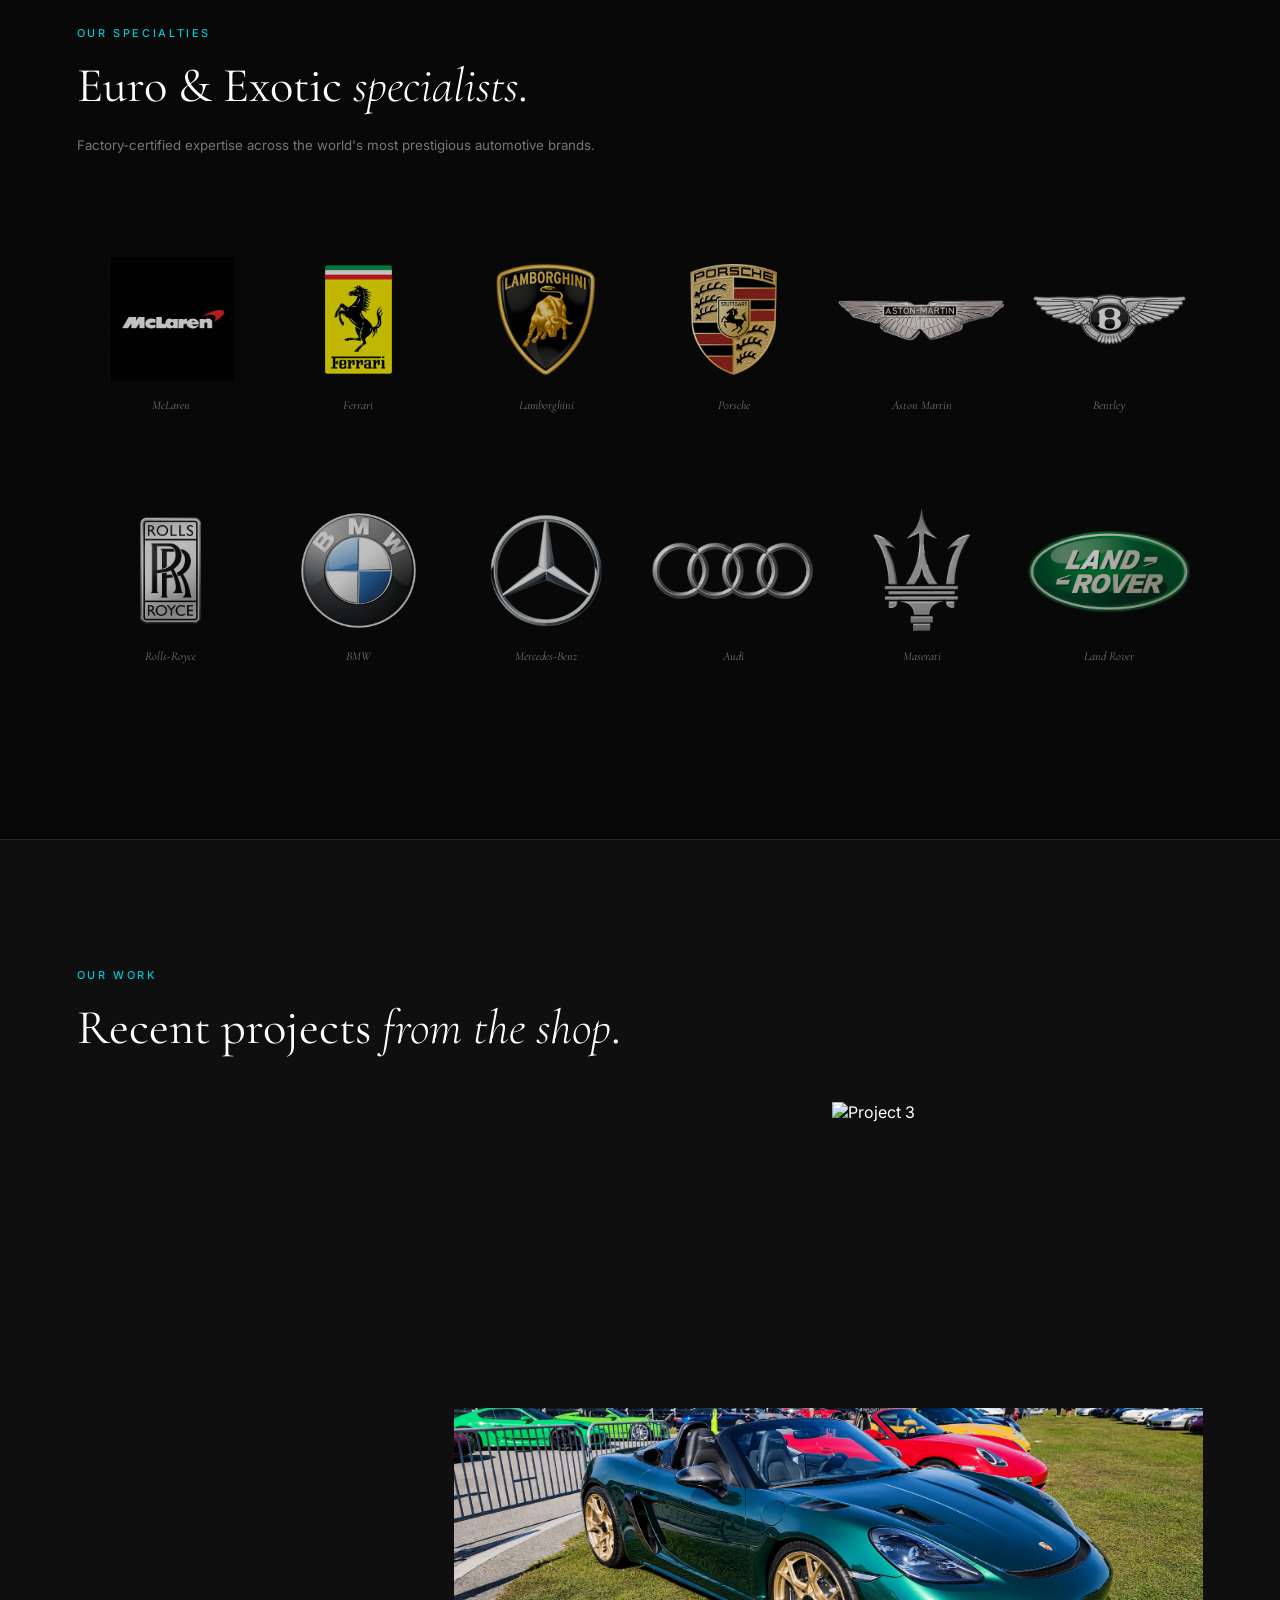
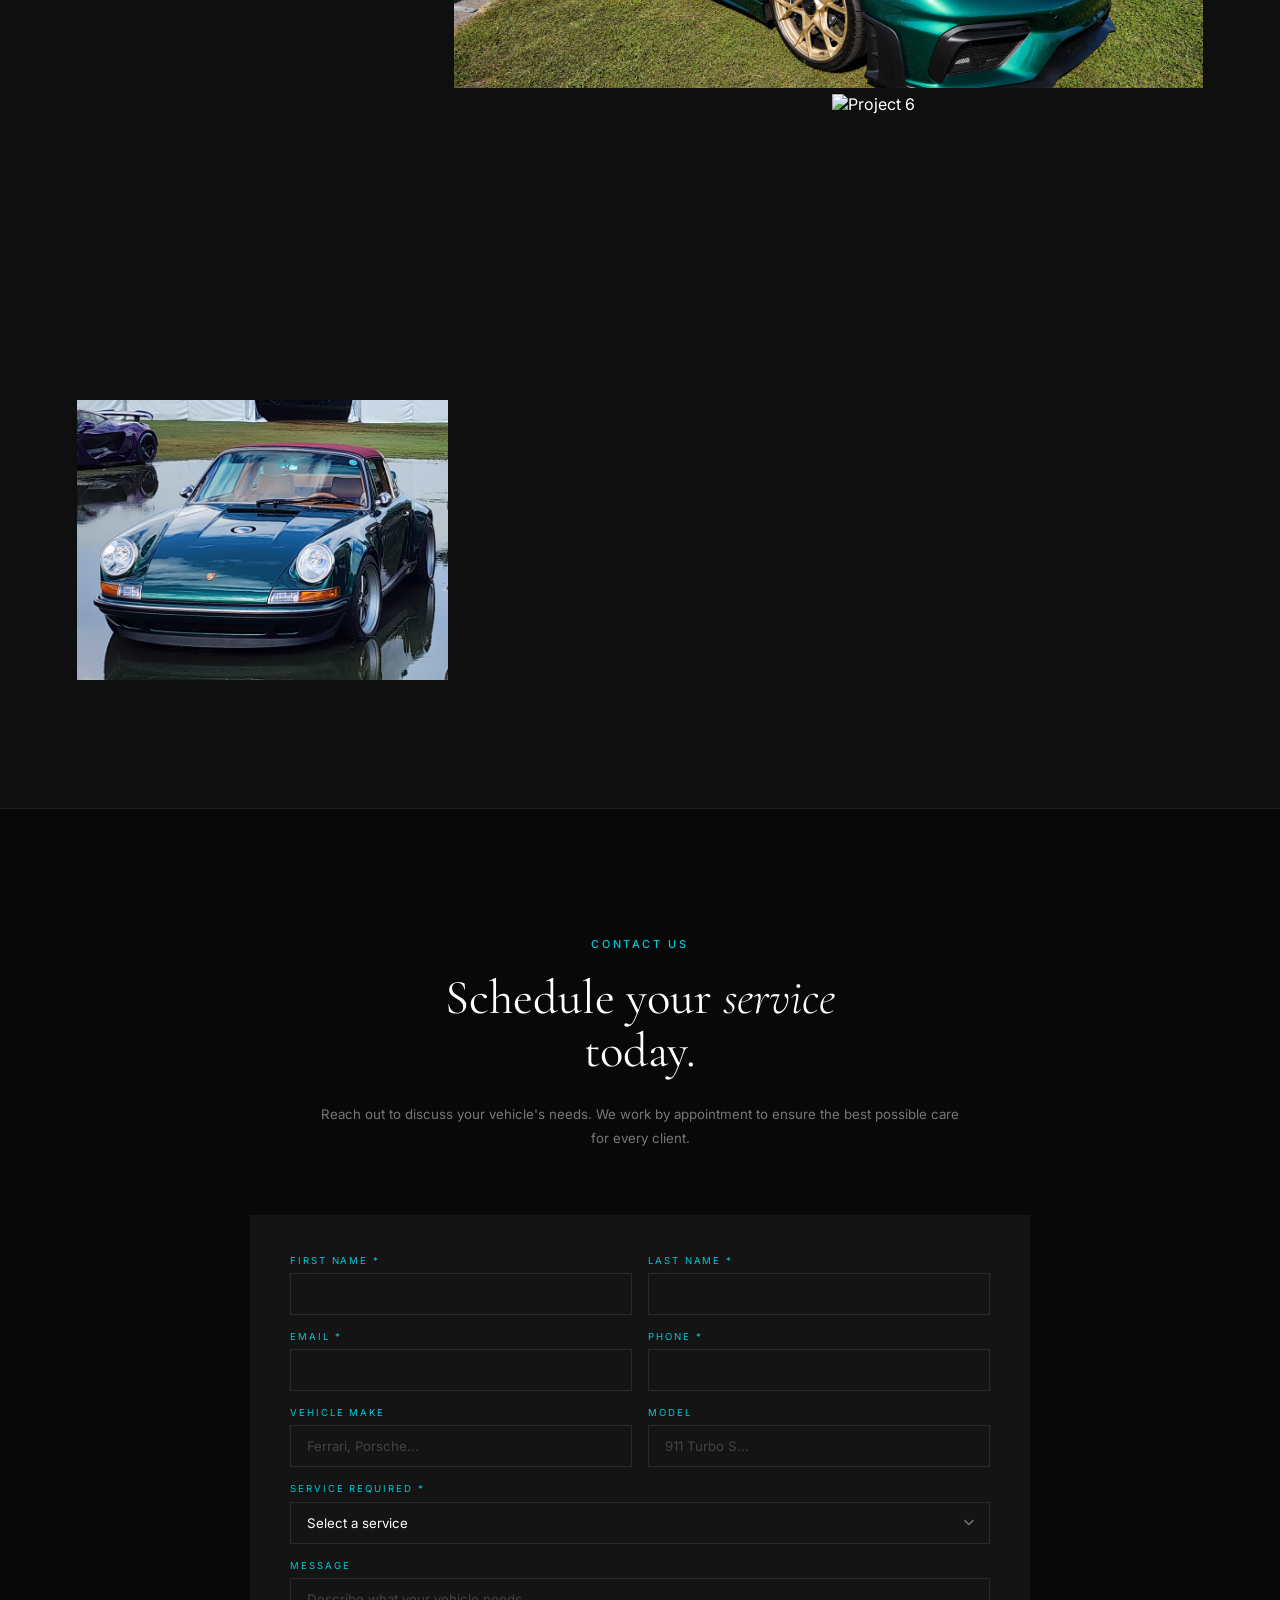
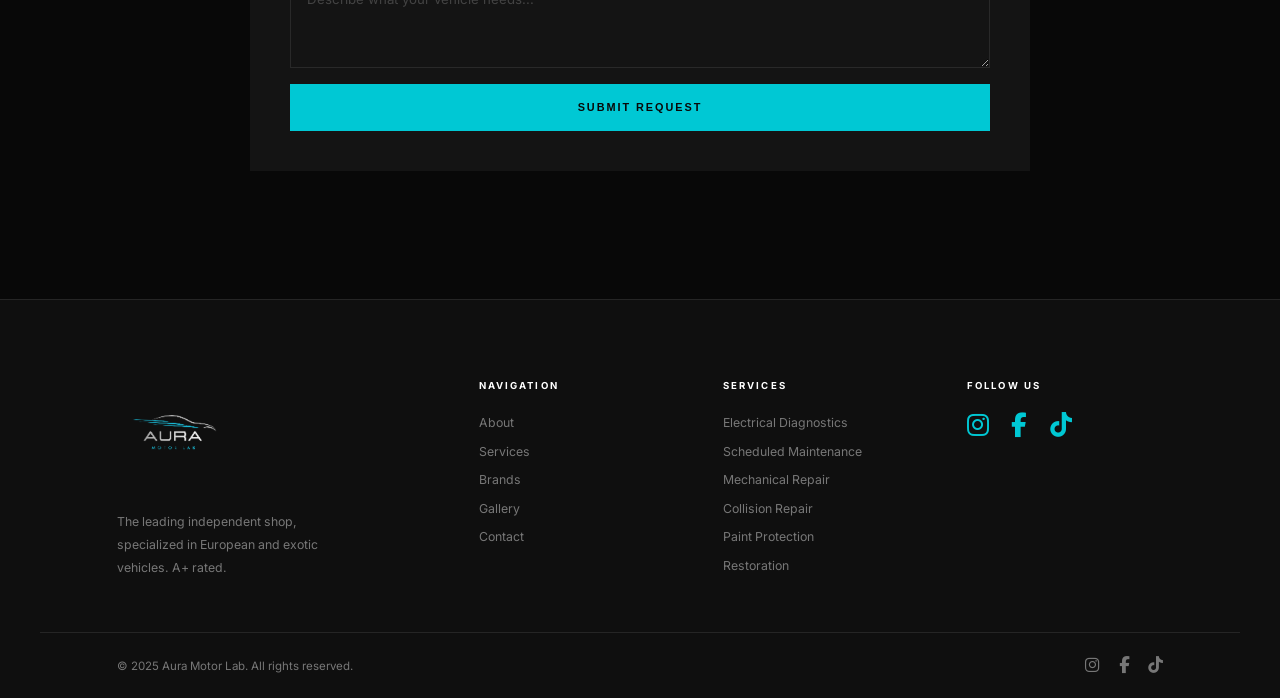
==== commit c75368c8: "Galería: colocar Porsche clásico verde en espacio 7 Co-Authored-By: Claude Sonnet 4.6 <noreply@anthr" ====
--- a/index.html
+++ b/index.html
@@ -249,7 +249,7 @@
         </video>
       </div>
       <div class="gallery__item reveal"><img src="assets/porsche-911.jpg" alt="Project 6" /></div>
-      <div class="gallery__item reveal"><img src="https://tootautokorjaamo.fi/wp-content/uploads/2025/10/Maserati.webp" alt="Project 7" /></div>
+      <div class="gallery__item reveal"><img src="assets/porsche-classic.jpeg" alt="Project 7" /></div>
       <div class="gallery__item gallery__item--video reveal">
         <video autoplay muted loop playsinline>
           <source src="assets/gallery-video2.mp4" type="video/mp4" />
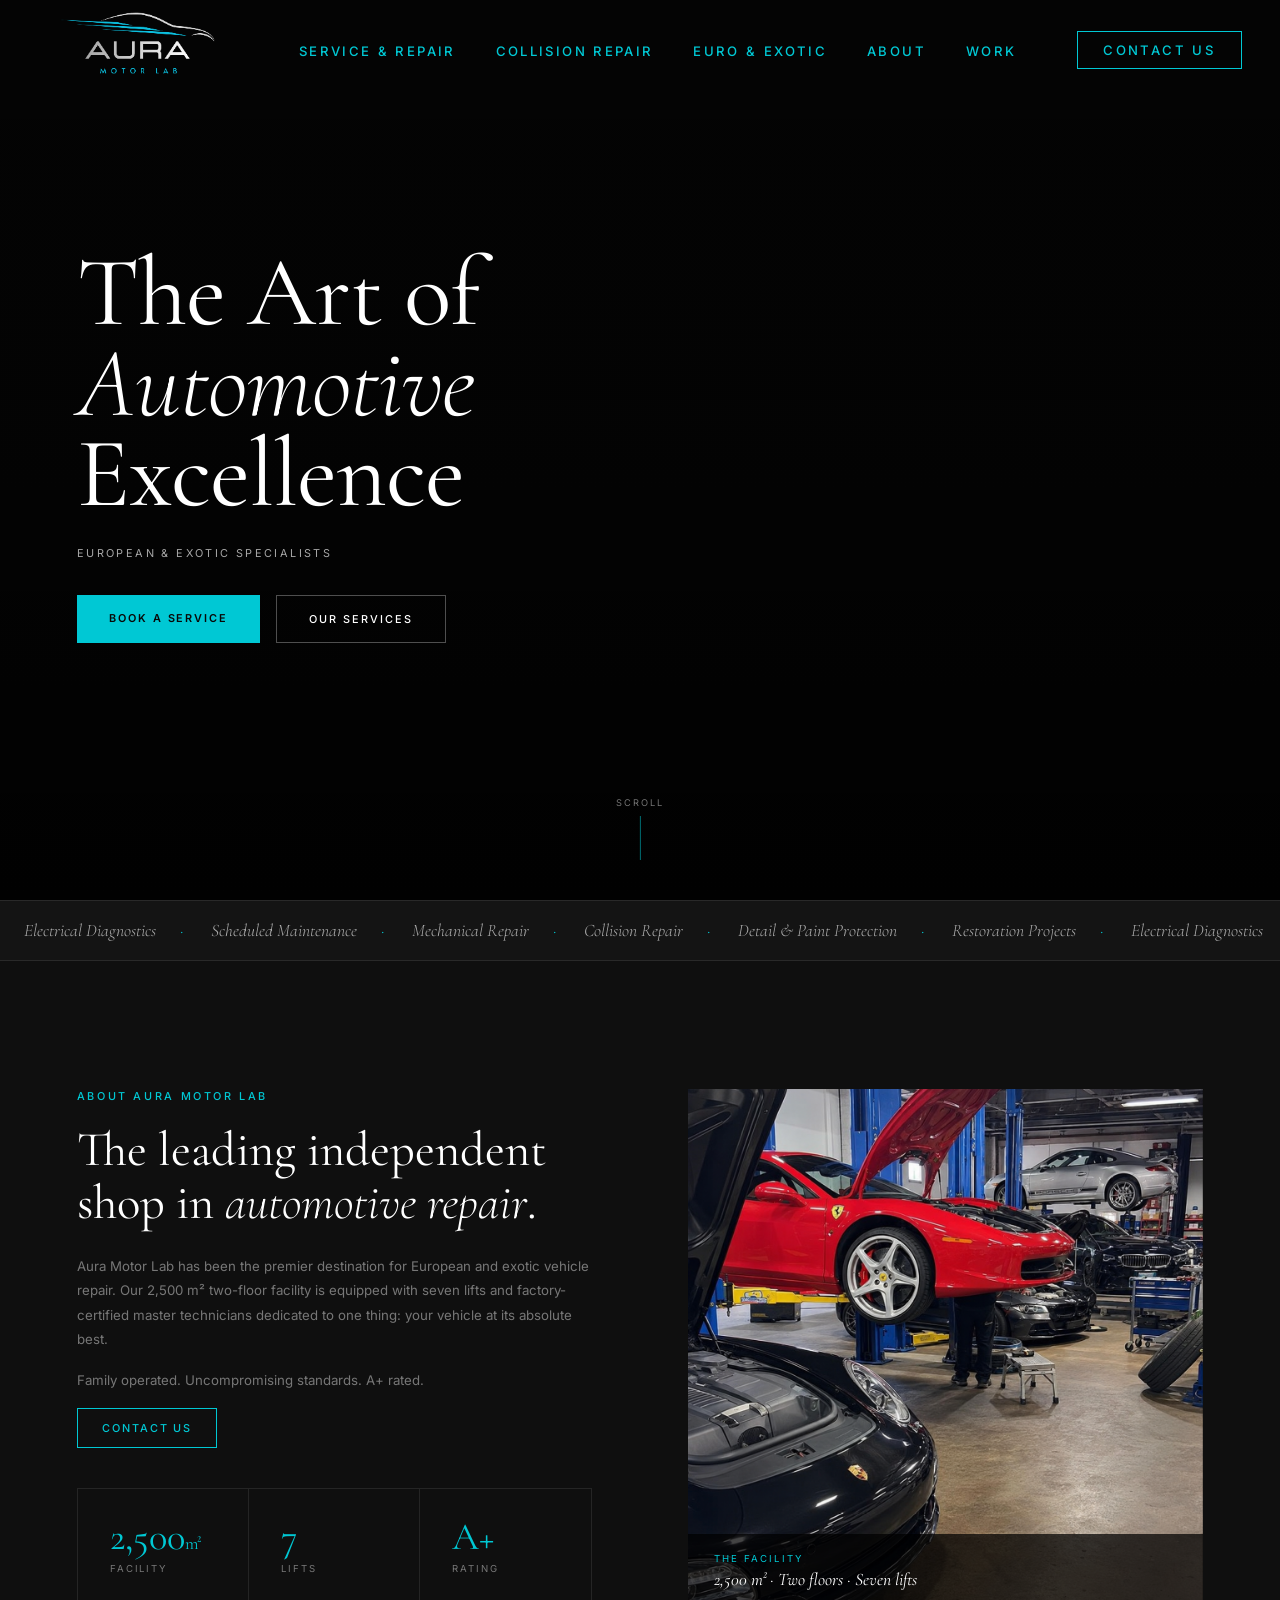
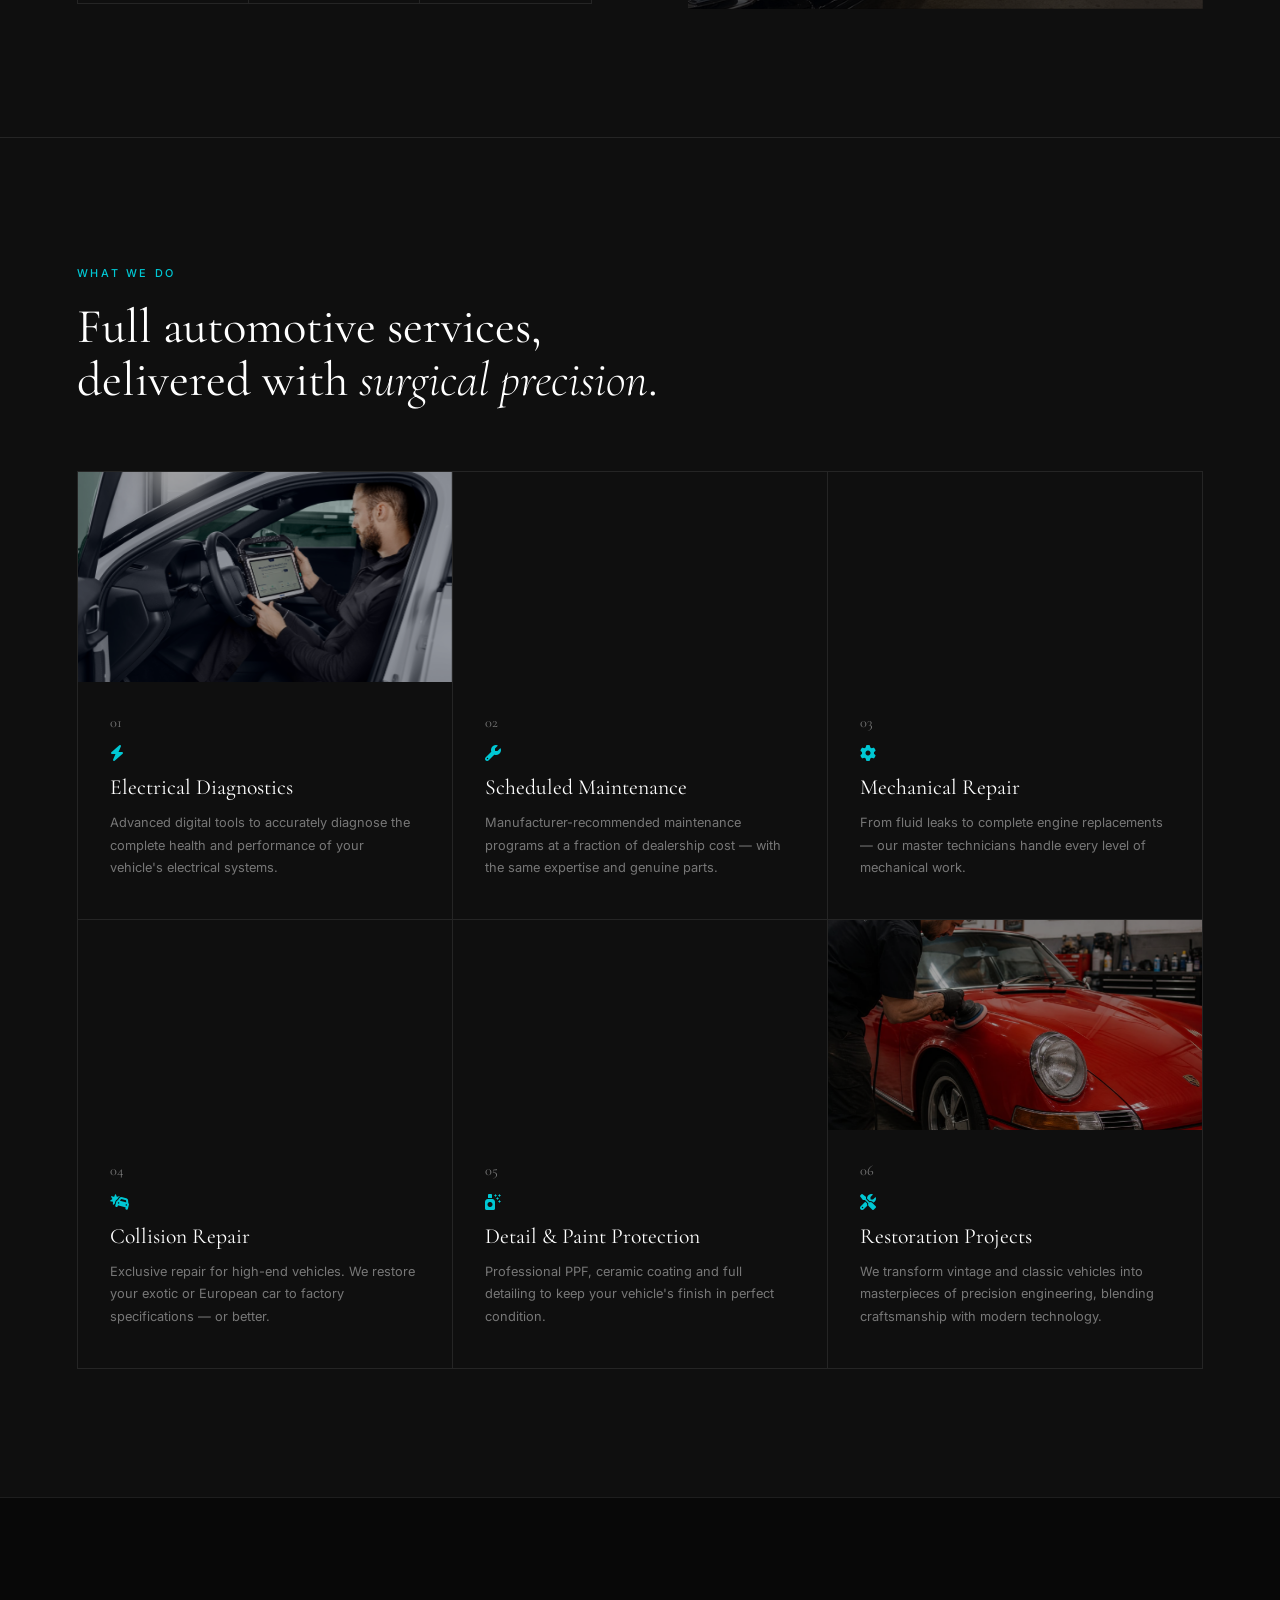
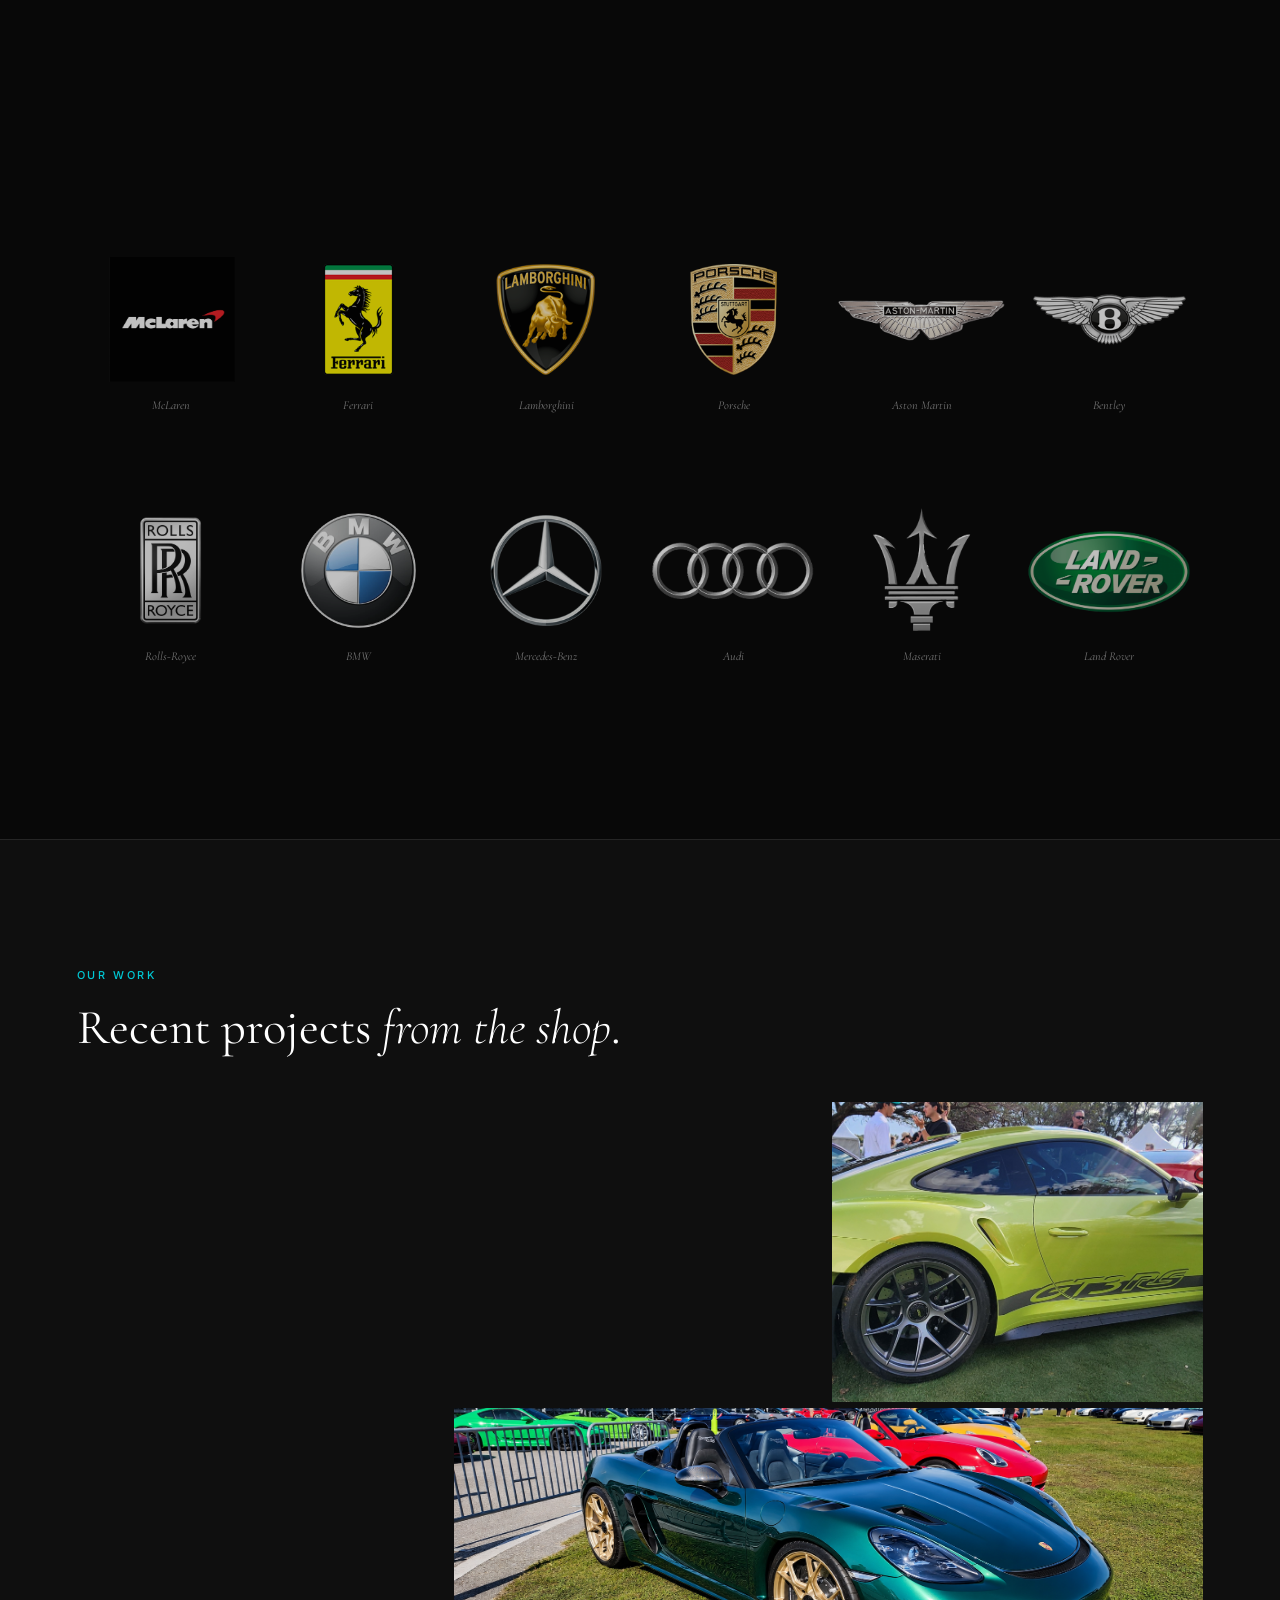
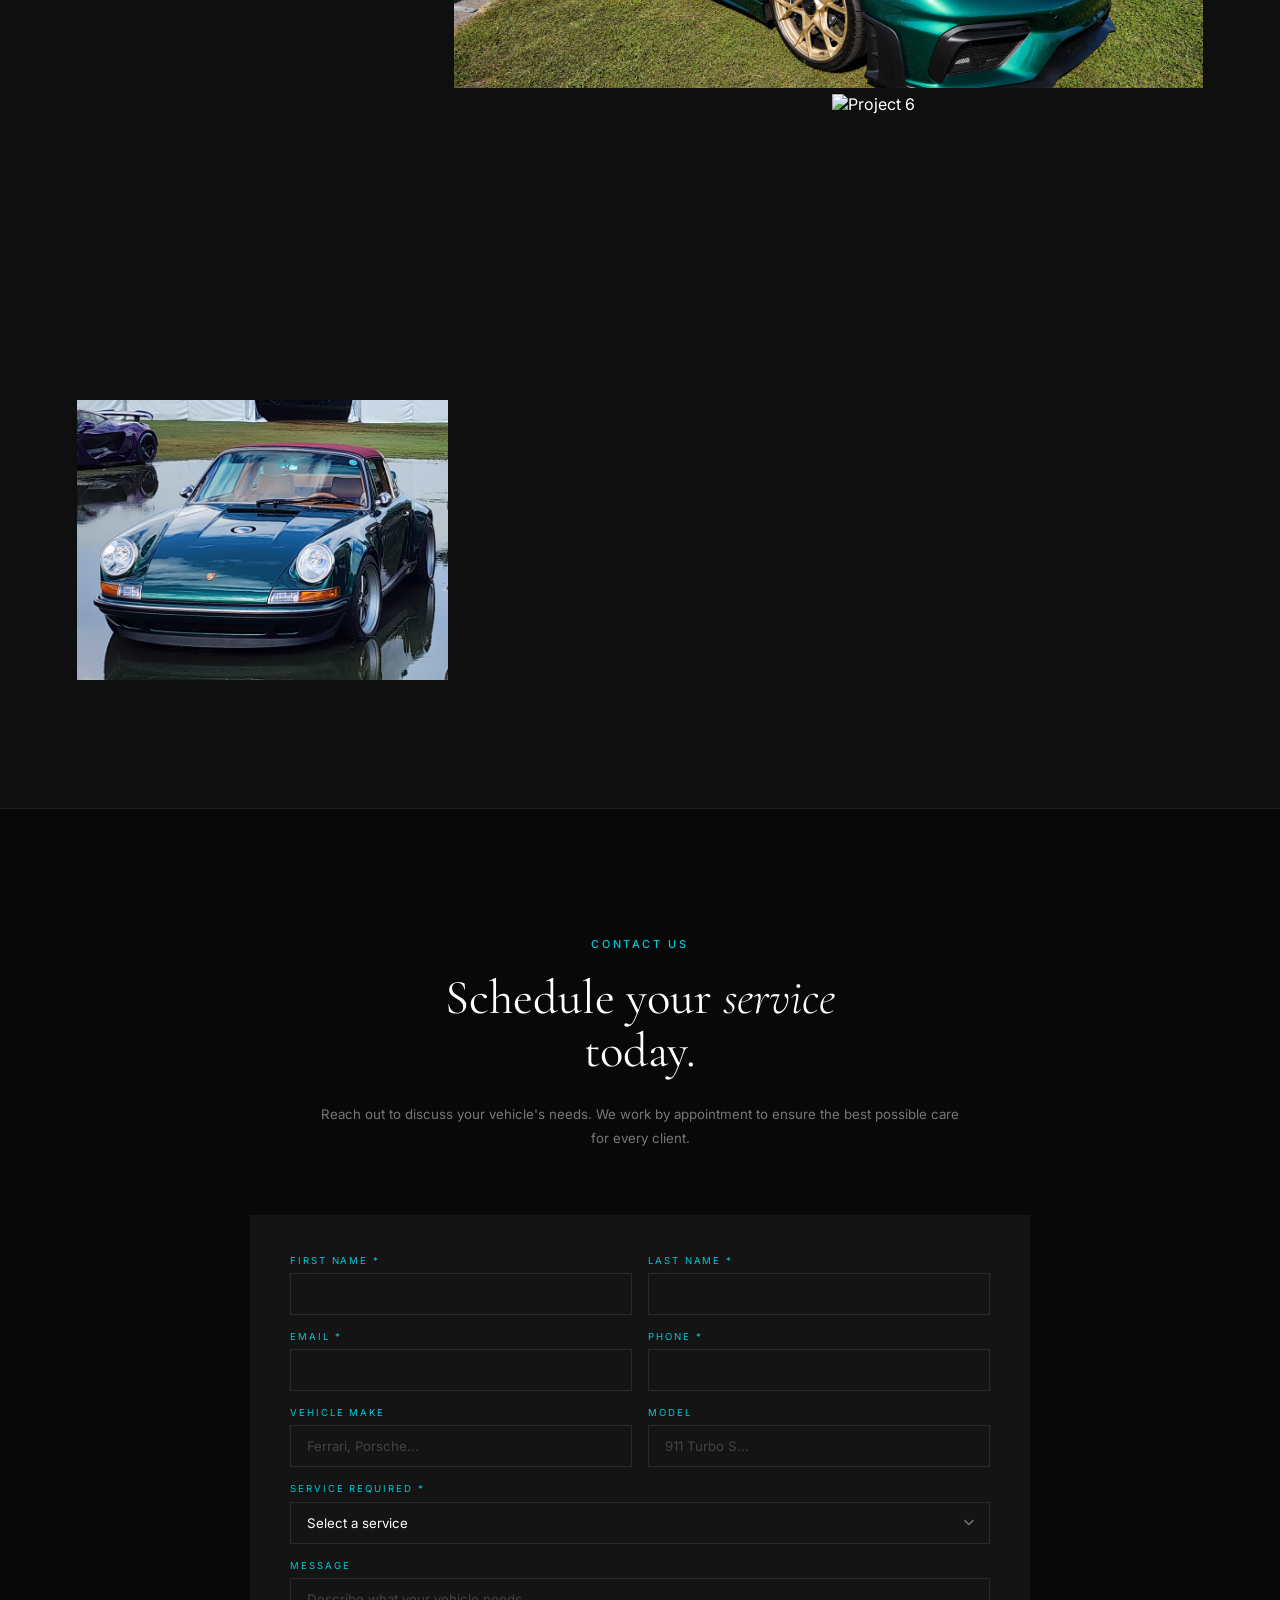
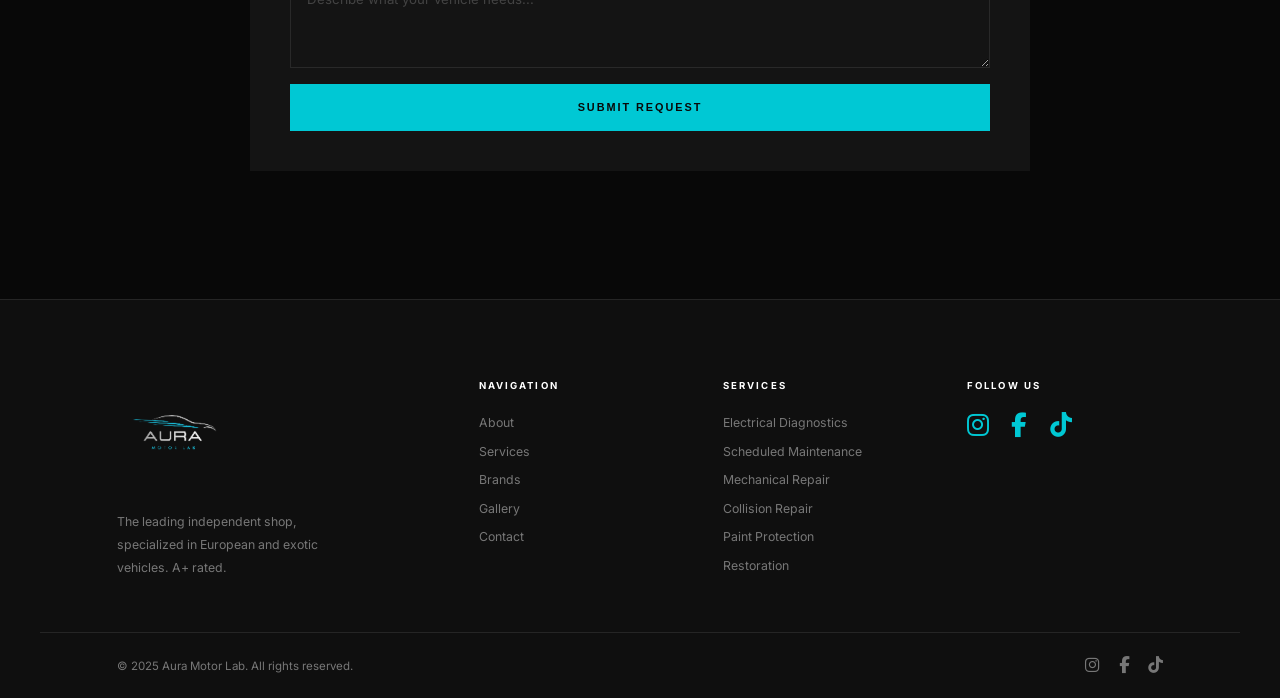
==== commit 1bd08362: "Galería: colocar Porsche GT3 RS verde en espacio 2 Co-Authored-By: Claude Sonnet 4.6 <noreply@anthro" ====
--- a/index.html
+++ b/index.html
@@ -236,7 +236,7 @@
           <source src="assets/gallery-video4.mp4" type="video/mp4" />
         </video>
       </div>
-      <div class="gallery__item reveal"><img src="https://acnews.blob.core.windows.net/imgnews/medium/NAZ_145af78025e8434f9cd2d7f0791e7f81.webp" alt="Project 3" /></div>
+      <div class="gallery__item reveal"><img src="assets/porsche-gt3rs-green.jpeg" alt="Project 2" /></div>
       <div class="gallery__item gallery__item--video reveal">
         <video autoplay muted loop playsinline>
           <source src="assets/gallery-video.mp4" type="video/mp4" />
--- a/css/style.css
+++ b/css/style.css
@@ -573,6 +573,7 @@
 .gallery__item { overflow: hidden; }
 .gallery__item:nth-child(1) { grid-area: i1; }
 .gallery__item:nth-child(2) { grid-area: i2; }
+.gallery__item:nth-child(2) img { object-position: center center; }
 .gallery__item:nth-child(3) { grid-area: i3; }
 .gallery__item:nth-child(3) video { transform: scale(1.4); }
 .gallery__item:nth-child(4) { grid-area: i4; }
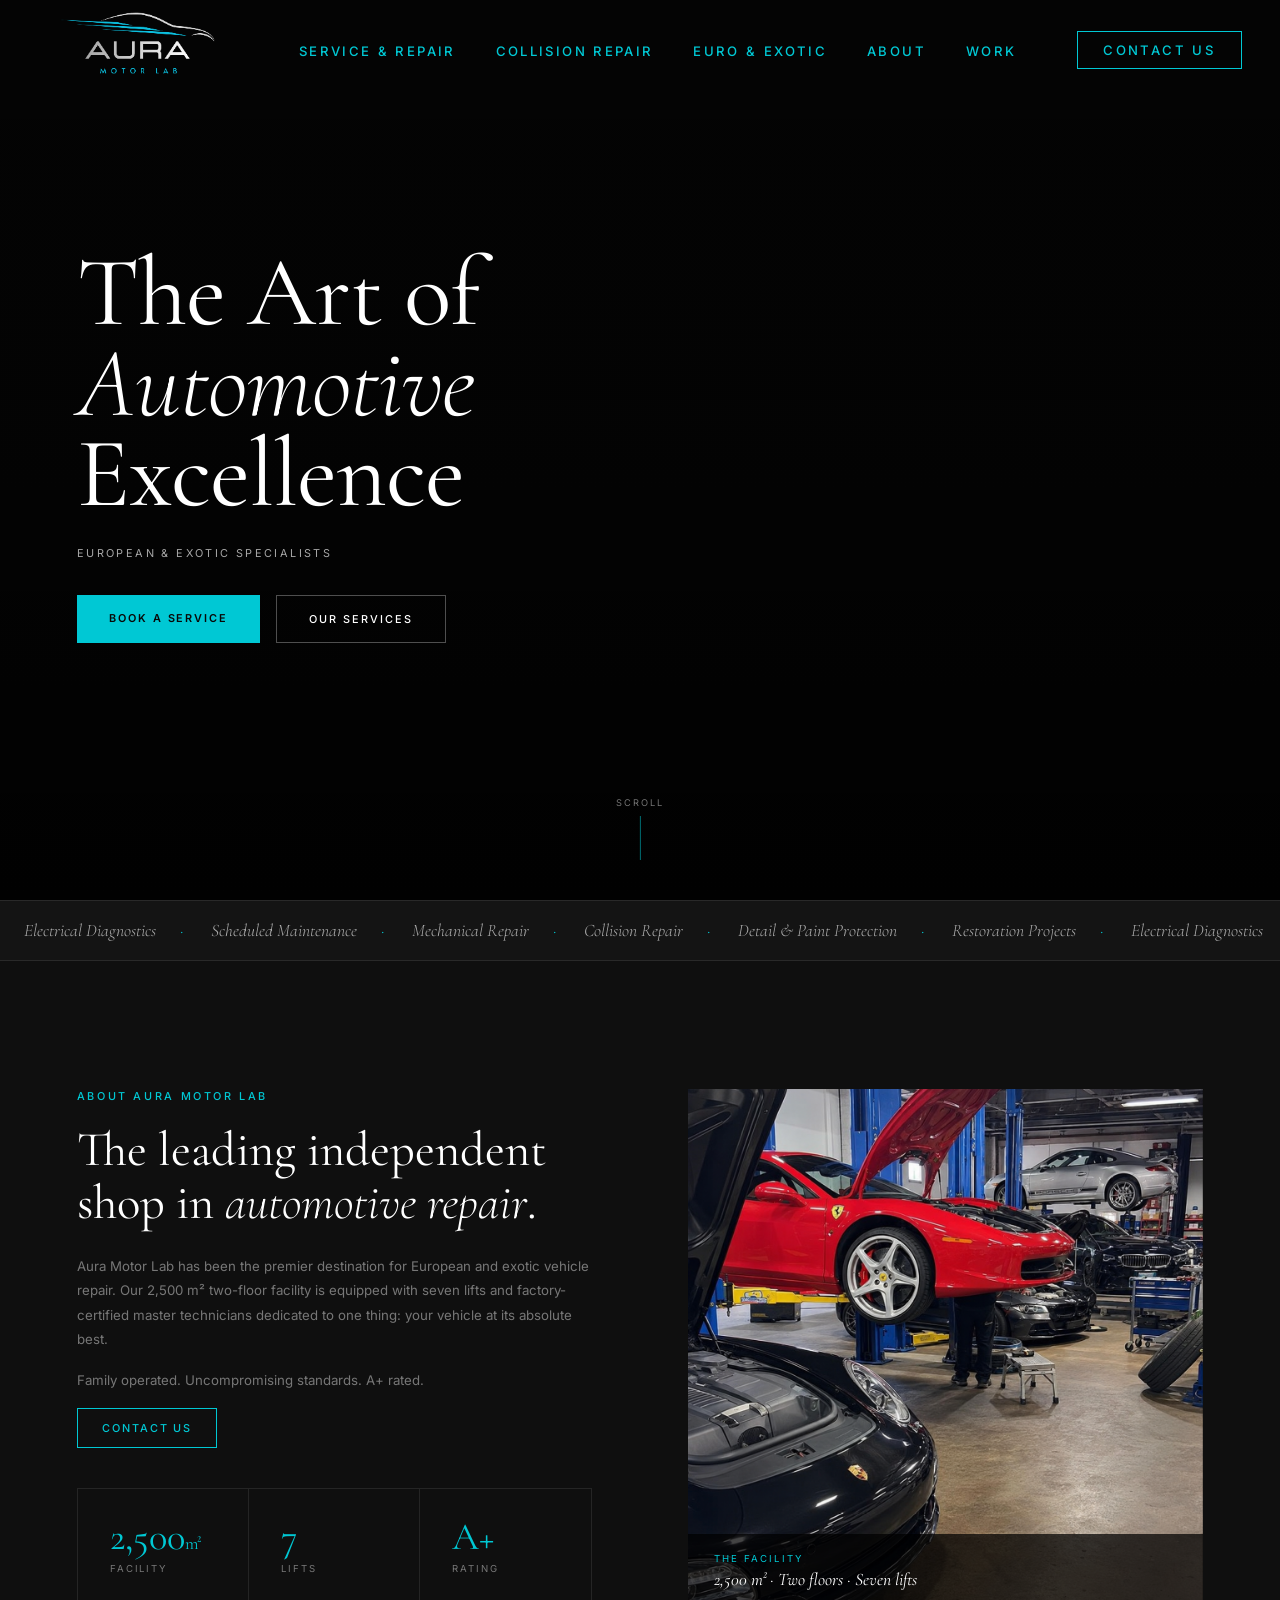
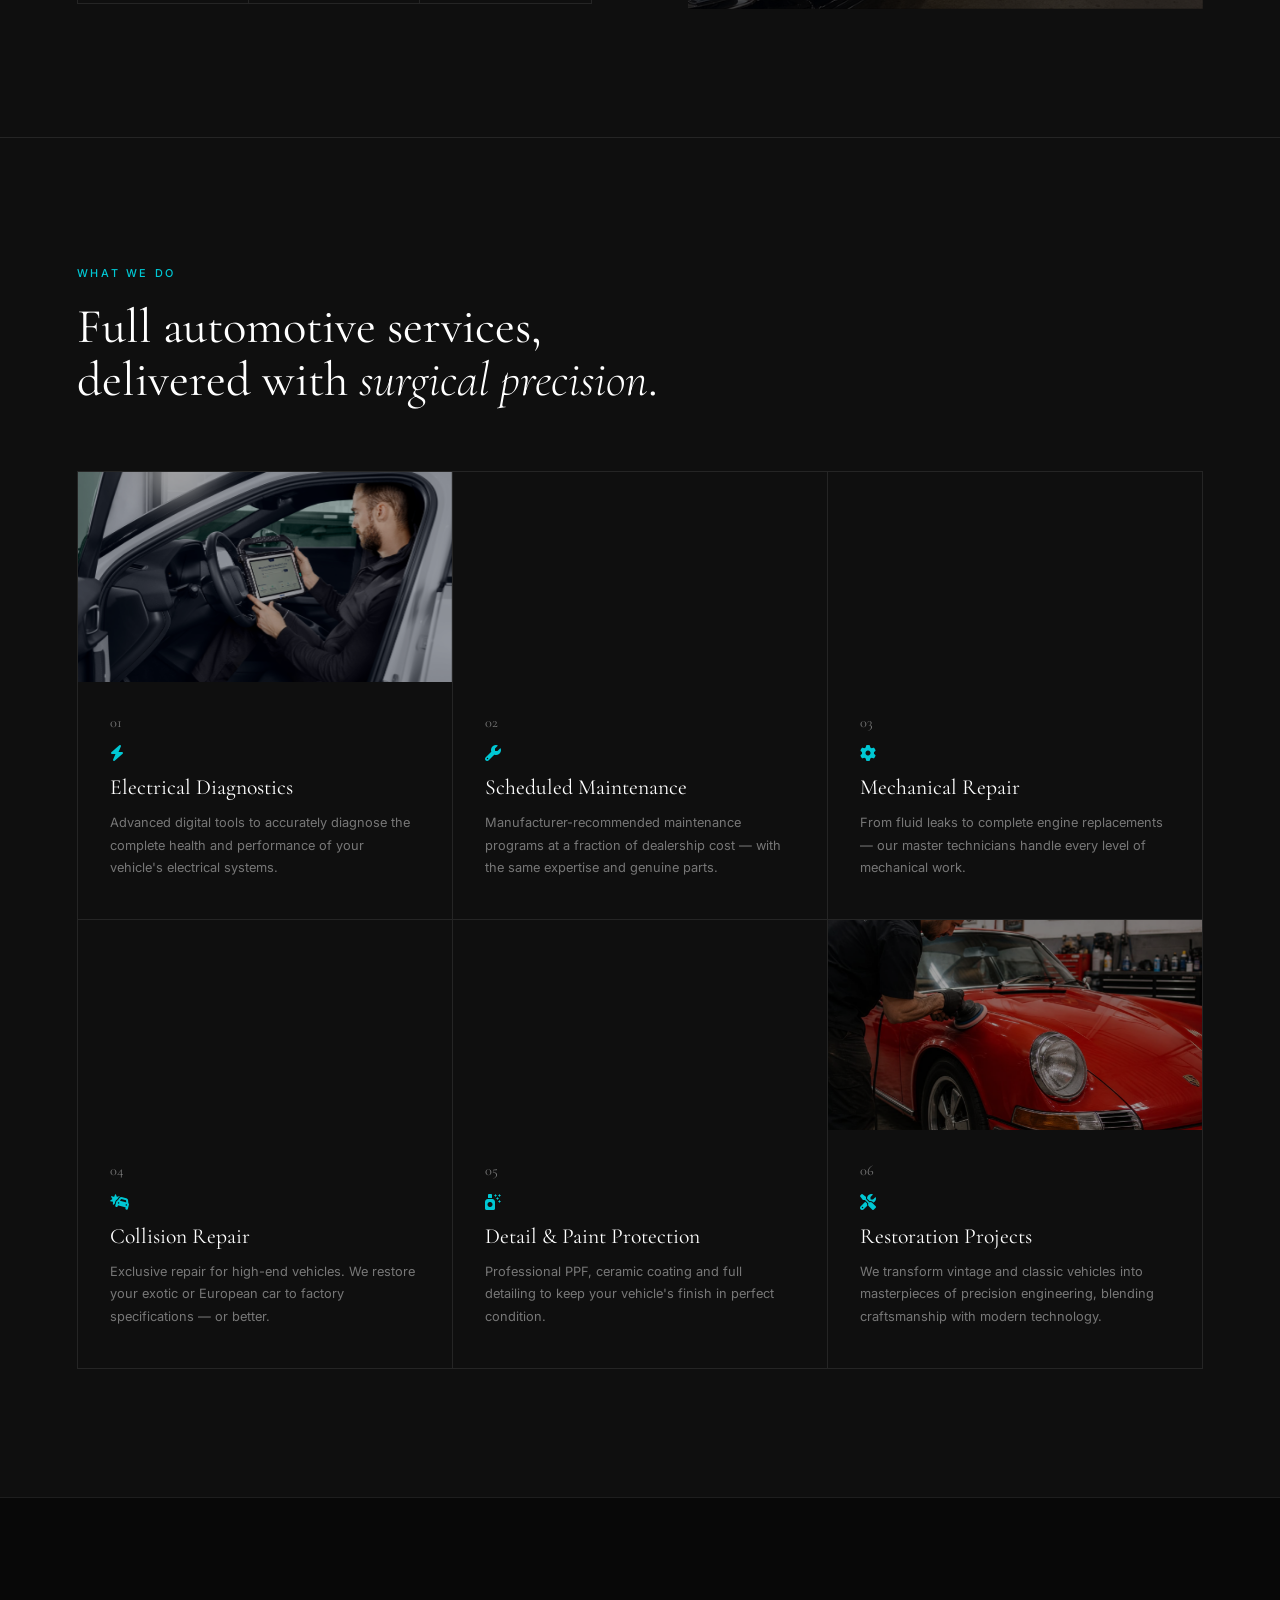
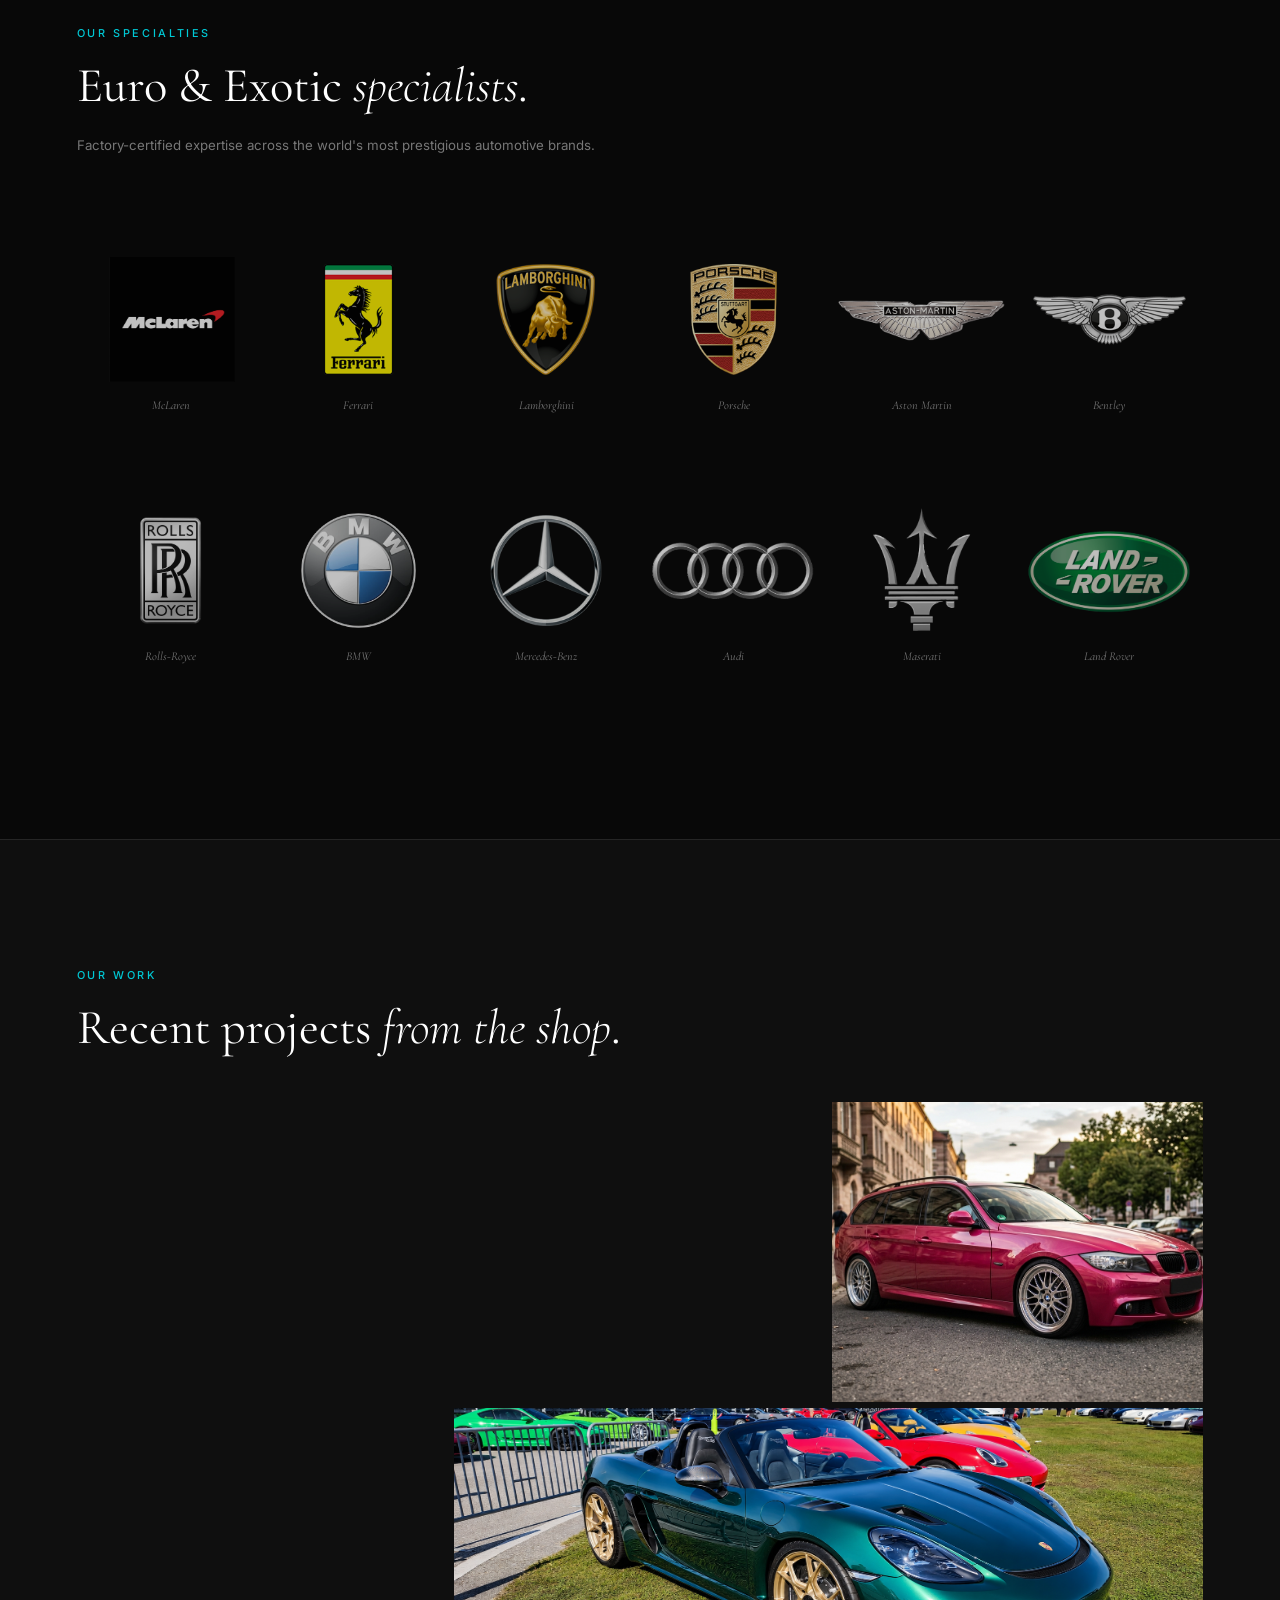
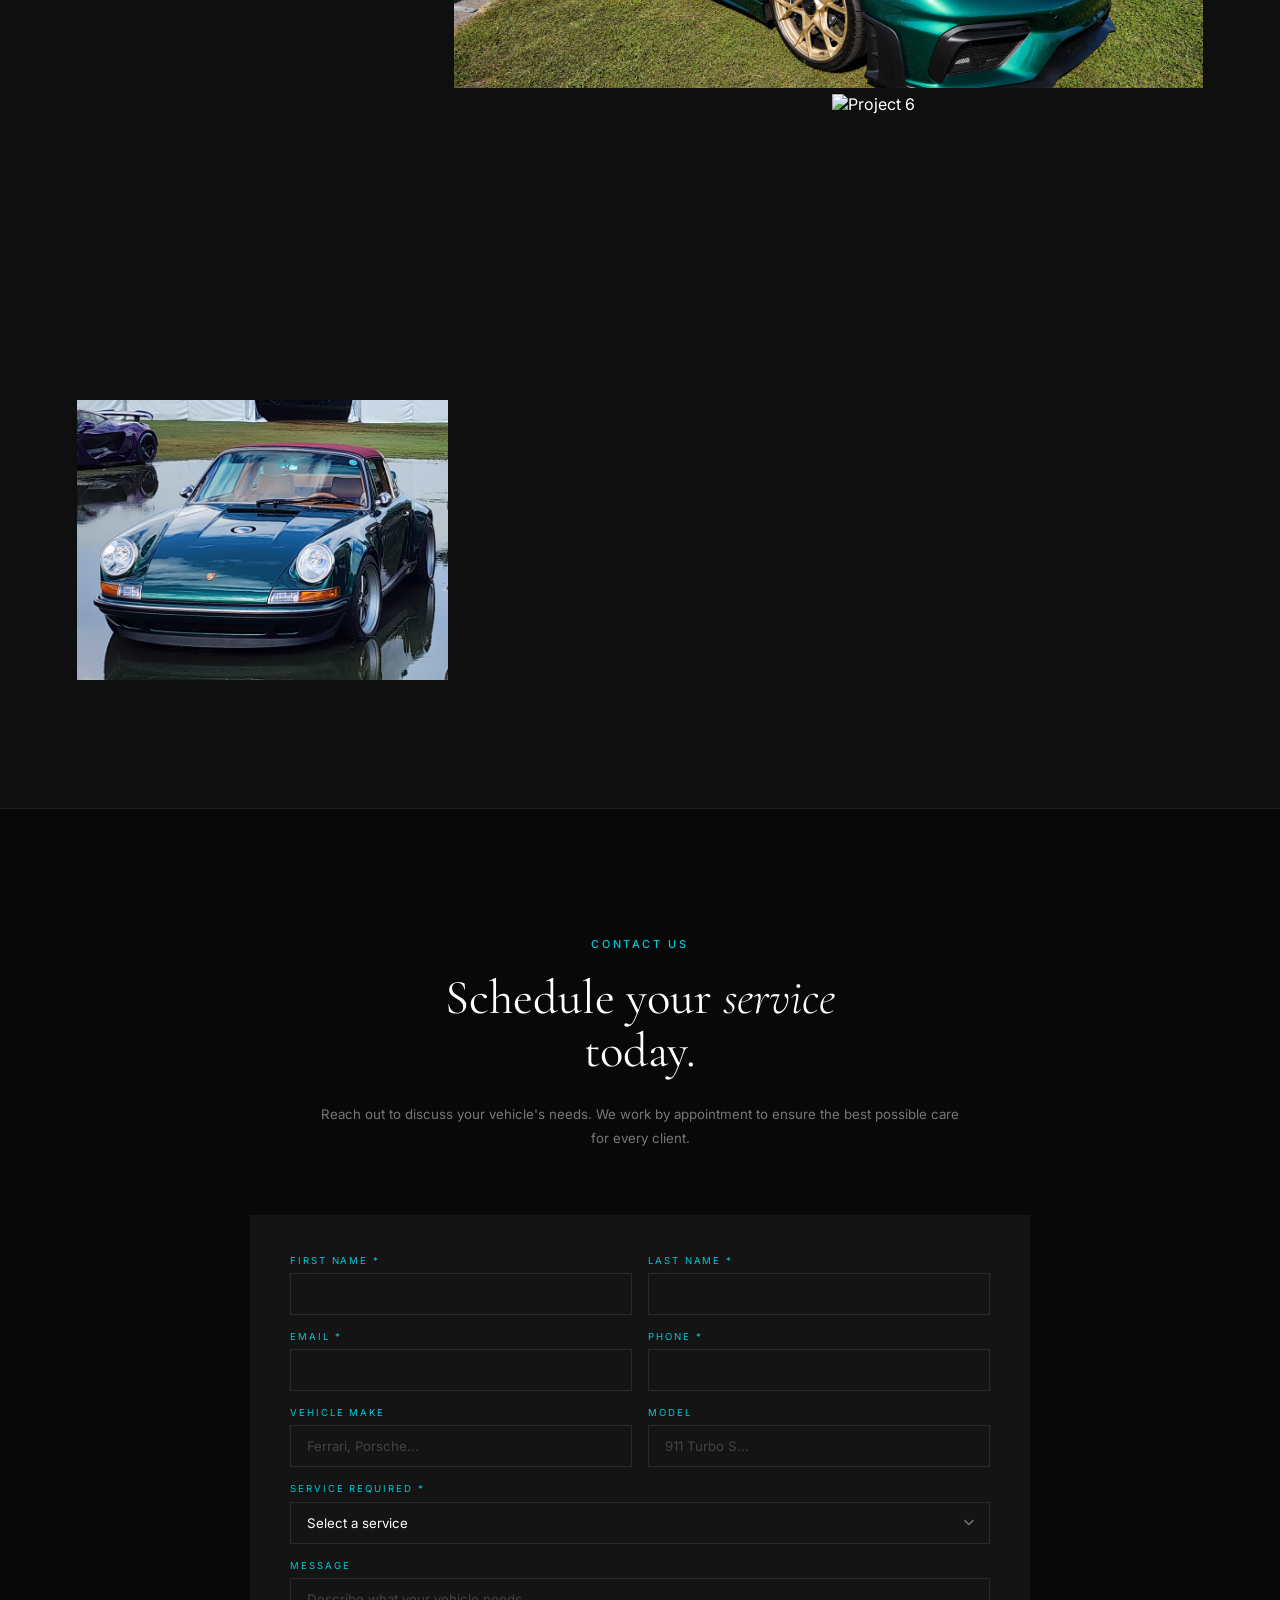
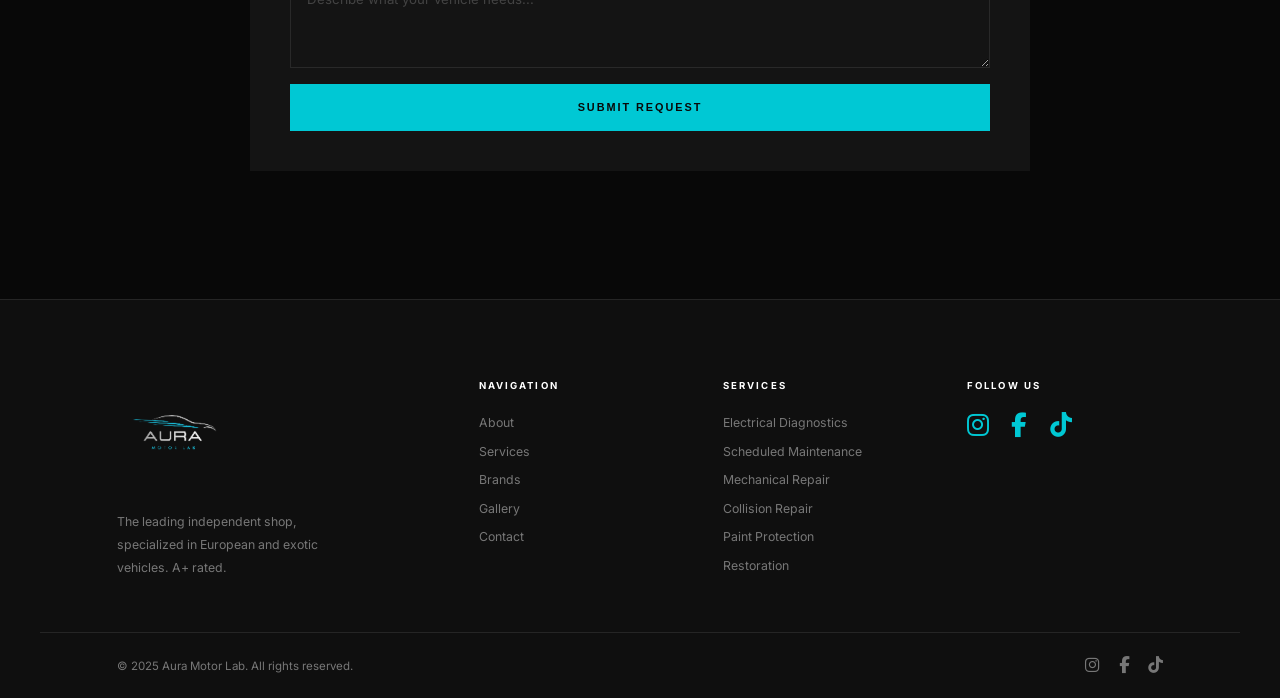
==== commit b24a118e: "Galería: colocar BMW rosa en espacio 2 Co-Authored-By: Claude Sonnet 4.6 <noreply@anthropic.com>" ====
--- a/index.html
+++ b/index.html
@@ -236,7 +236,7 @@
           <source src="assets/gallery-video4.mp4" type="video/mp4" />
         </video>
       </div>
-      <div class="gallery__item reveal"><img src="assets/porsche-gt3rs-green.jpeg" alt="Project 2" /></div>
+      <div class="gallery__item reveal"><img src="assets/bmw-pink.png" alt="Project 2" /></div>
       <div class="gallery__item gallery__item--video reveal">
         <video autoplay muted loop playsinline>
           <source src="assets/gallery-video.mp4" type="video/mp4" />
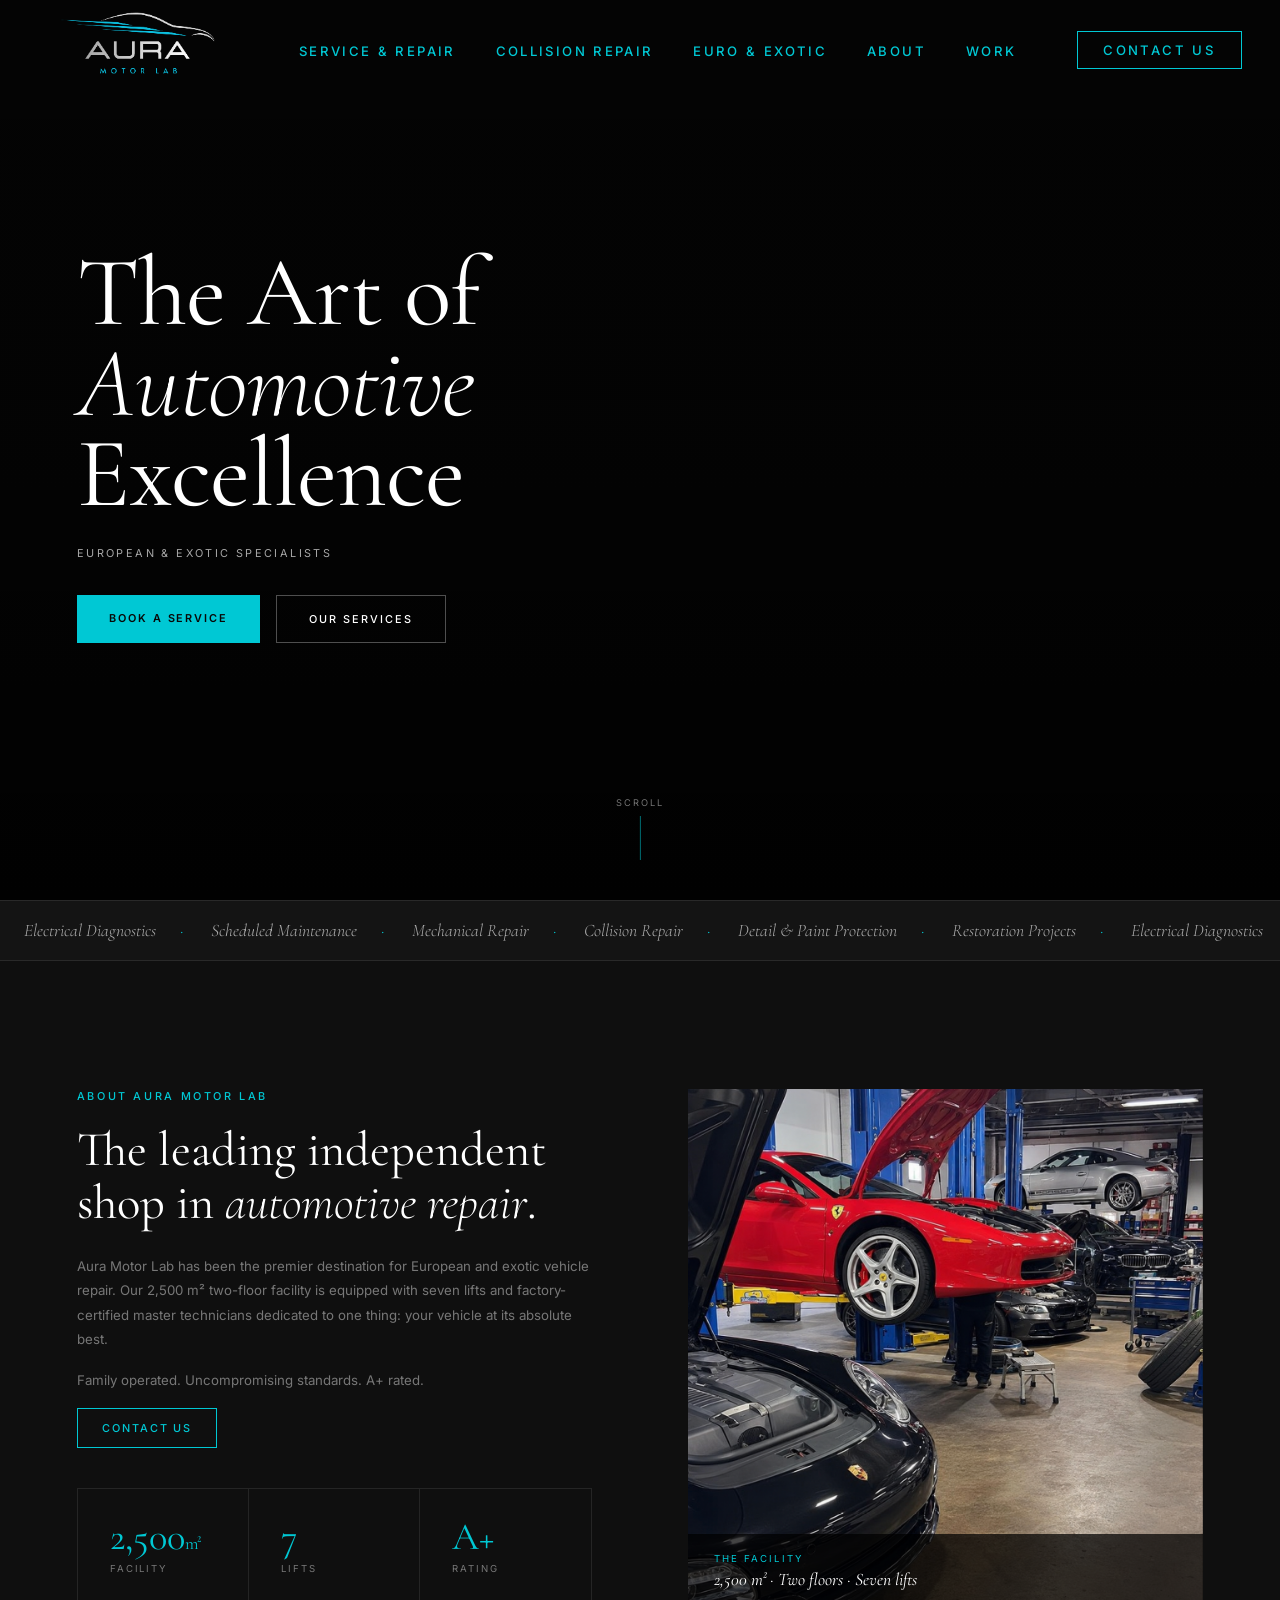
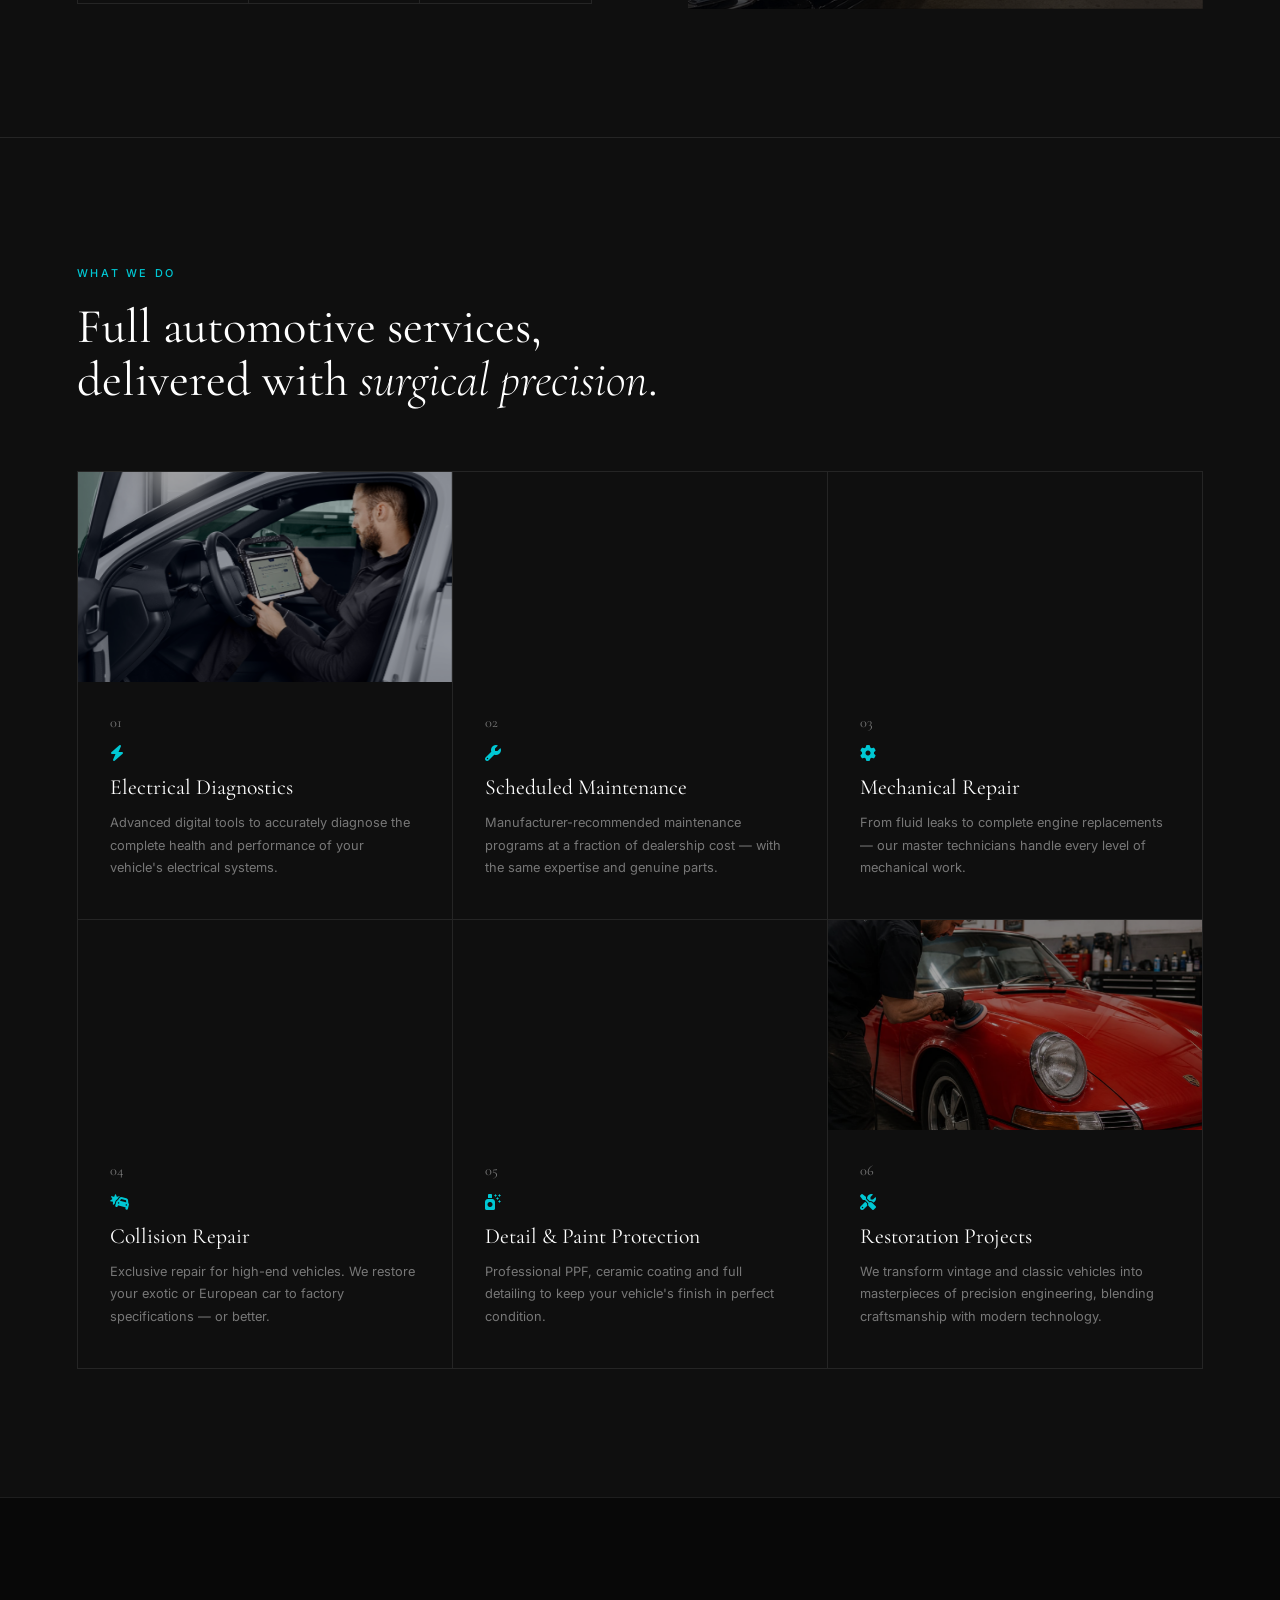
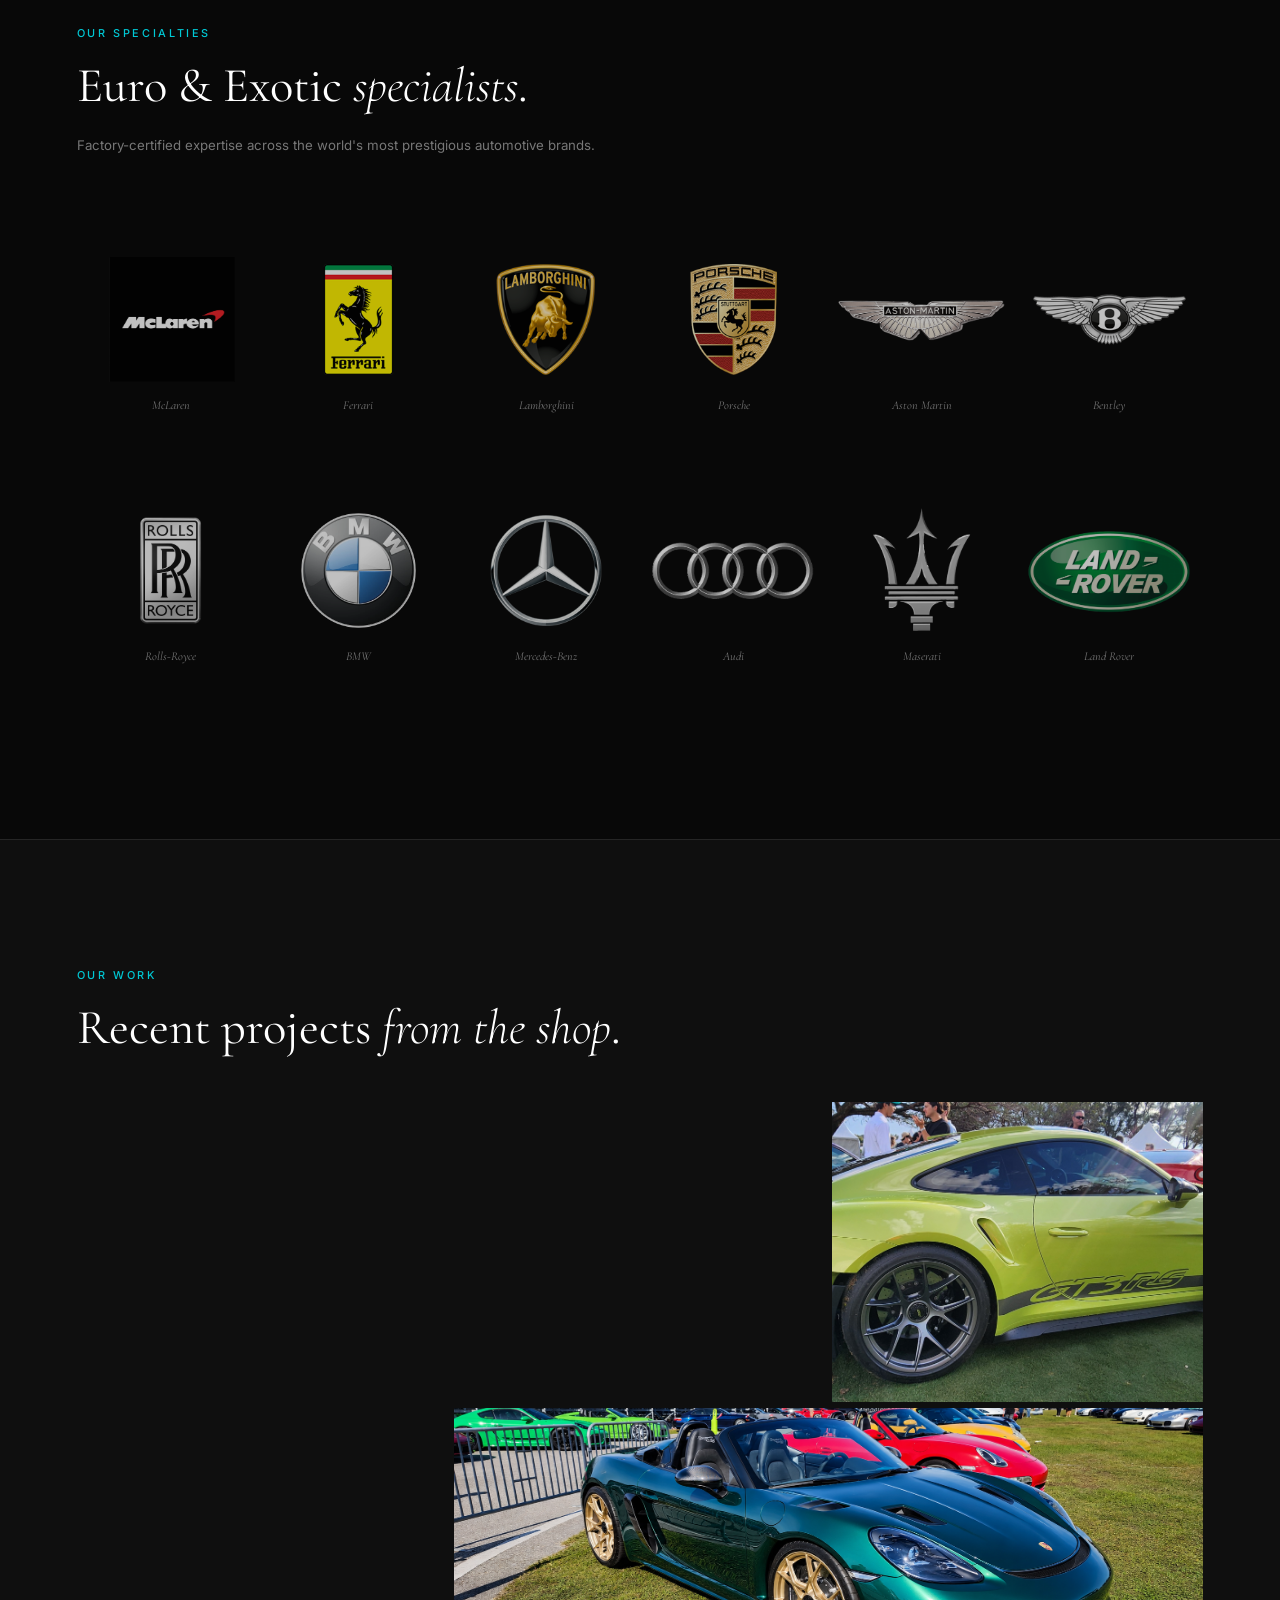
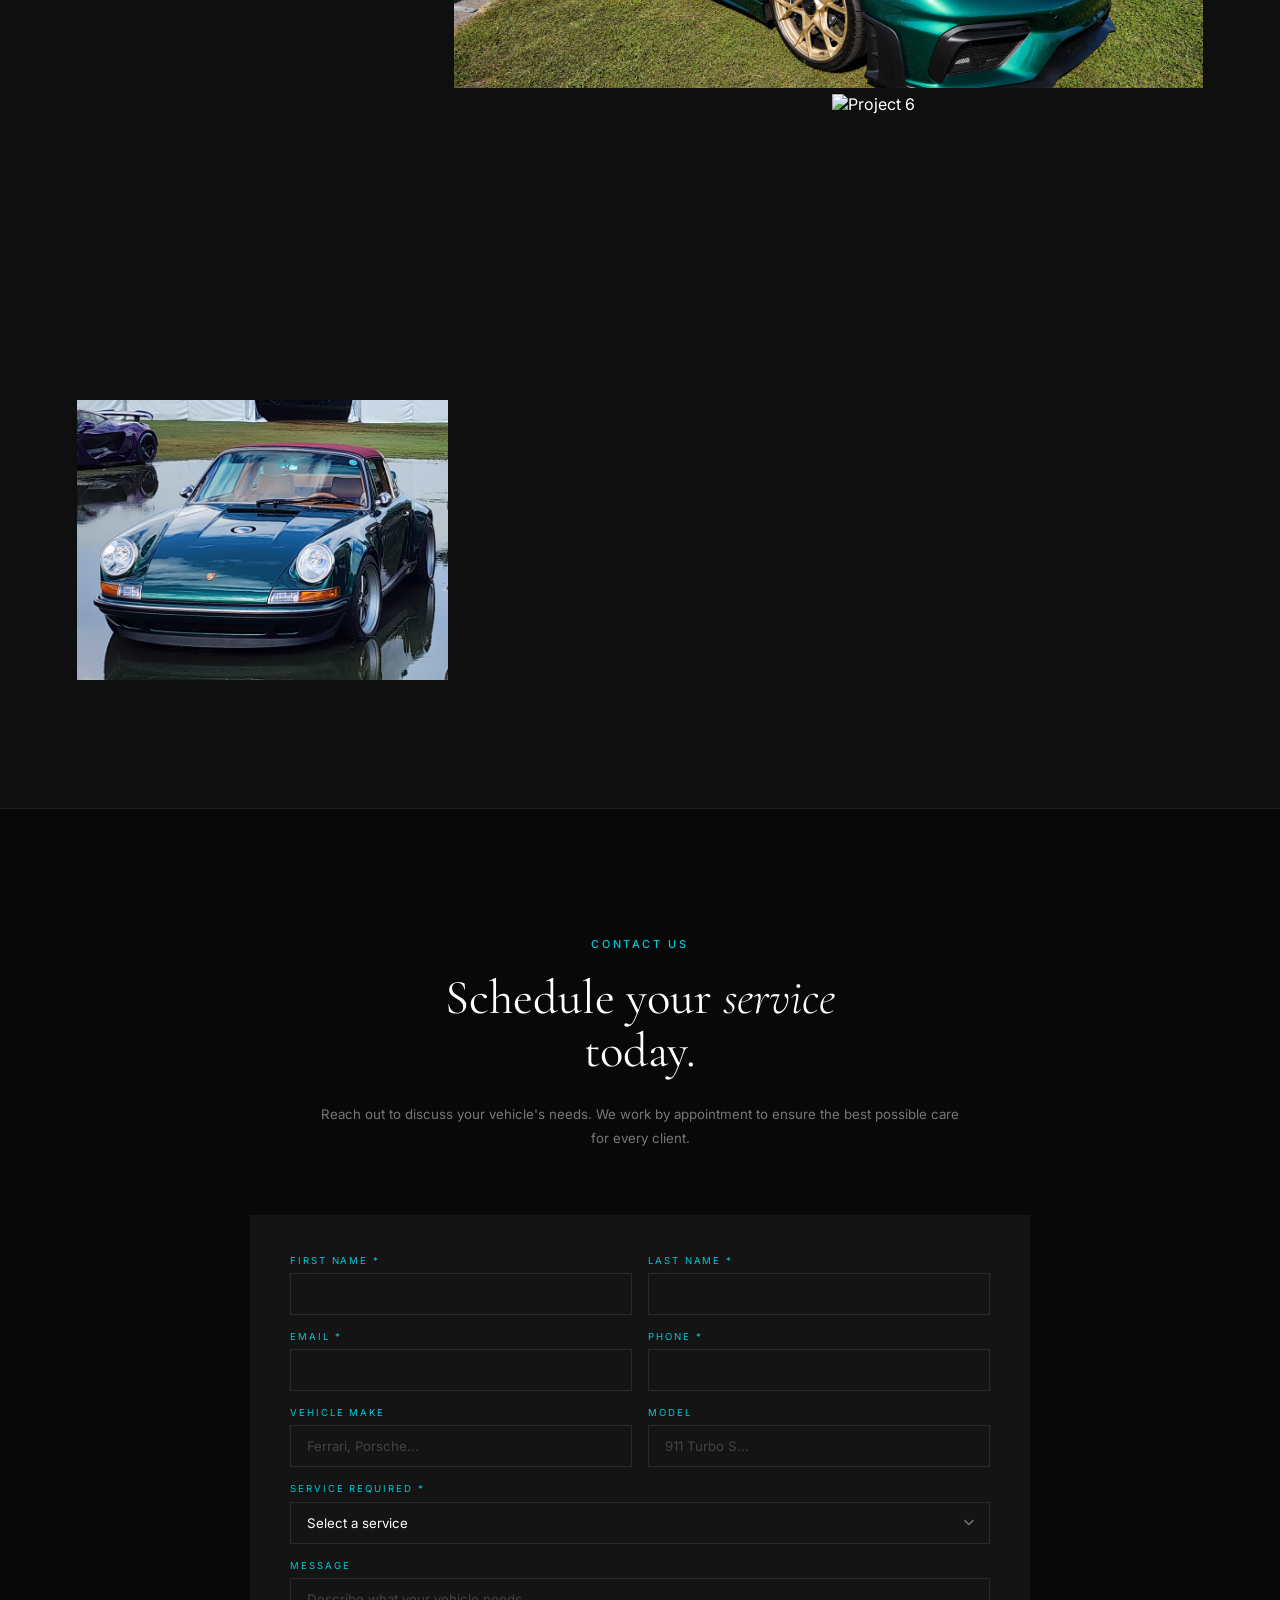
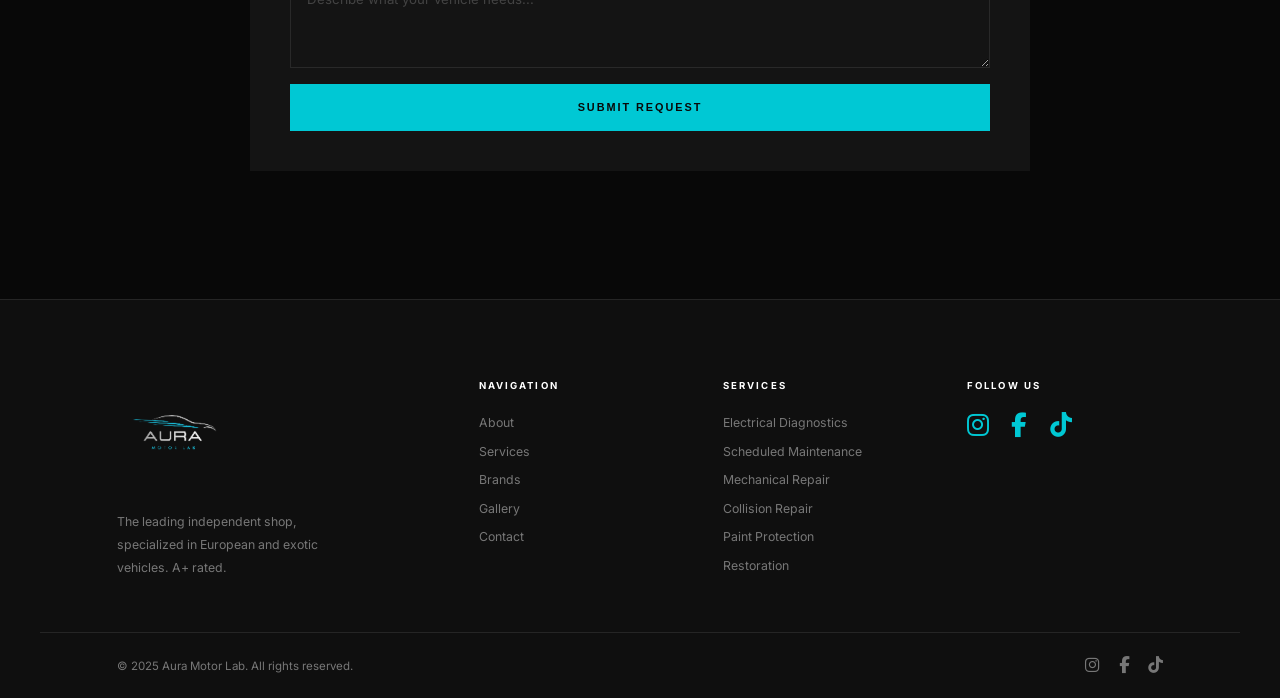
==== commit a8c29641: "Revert "Galería: colocar BMW rosa en espacio 2" This reverts commit b24a118ecb04c3f5ed5ffc298bb8c6c6" ====
--- a/index.html
+++ b/index.html
@@ -236,7 +236,7 @@
           <source src="assets/gallery-video4.mp4" type="video/mp4" />
         </video>
       </div>
-      <div class="gallery__item reveal"><img src="assets/bmw-pink.png" alt="Project 2" /></div>
+      <div class="gallery__item reveal"><img src="assets/porsche-gt3rs-green.jpeg" alt="Project 2" /></div>
       <div class="gallery__item gallery__item--video reveal">
         <video autoplay muted loop playsinline>
           <source src="assets/gallery-video.mp4" type="video/mp4" />
